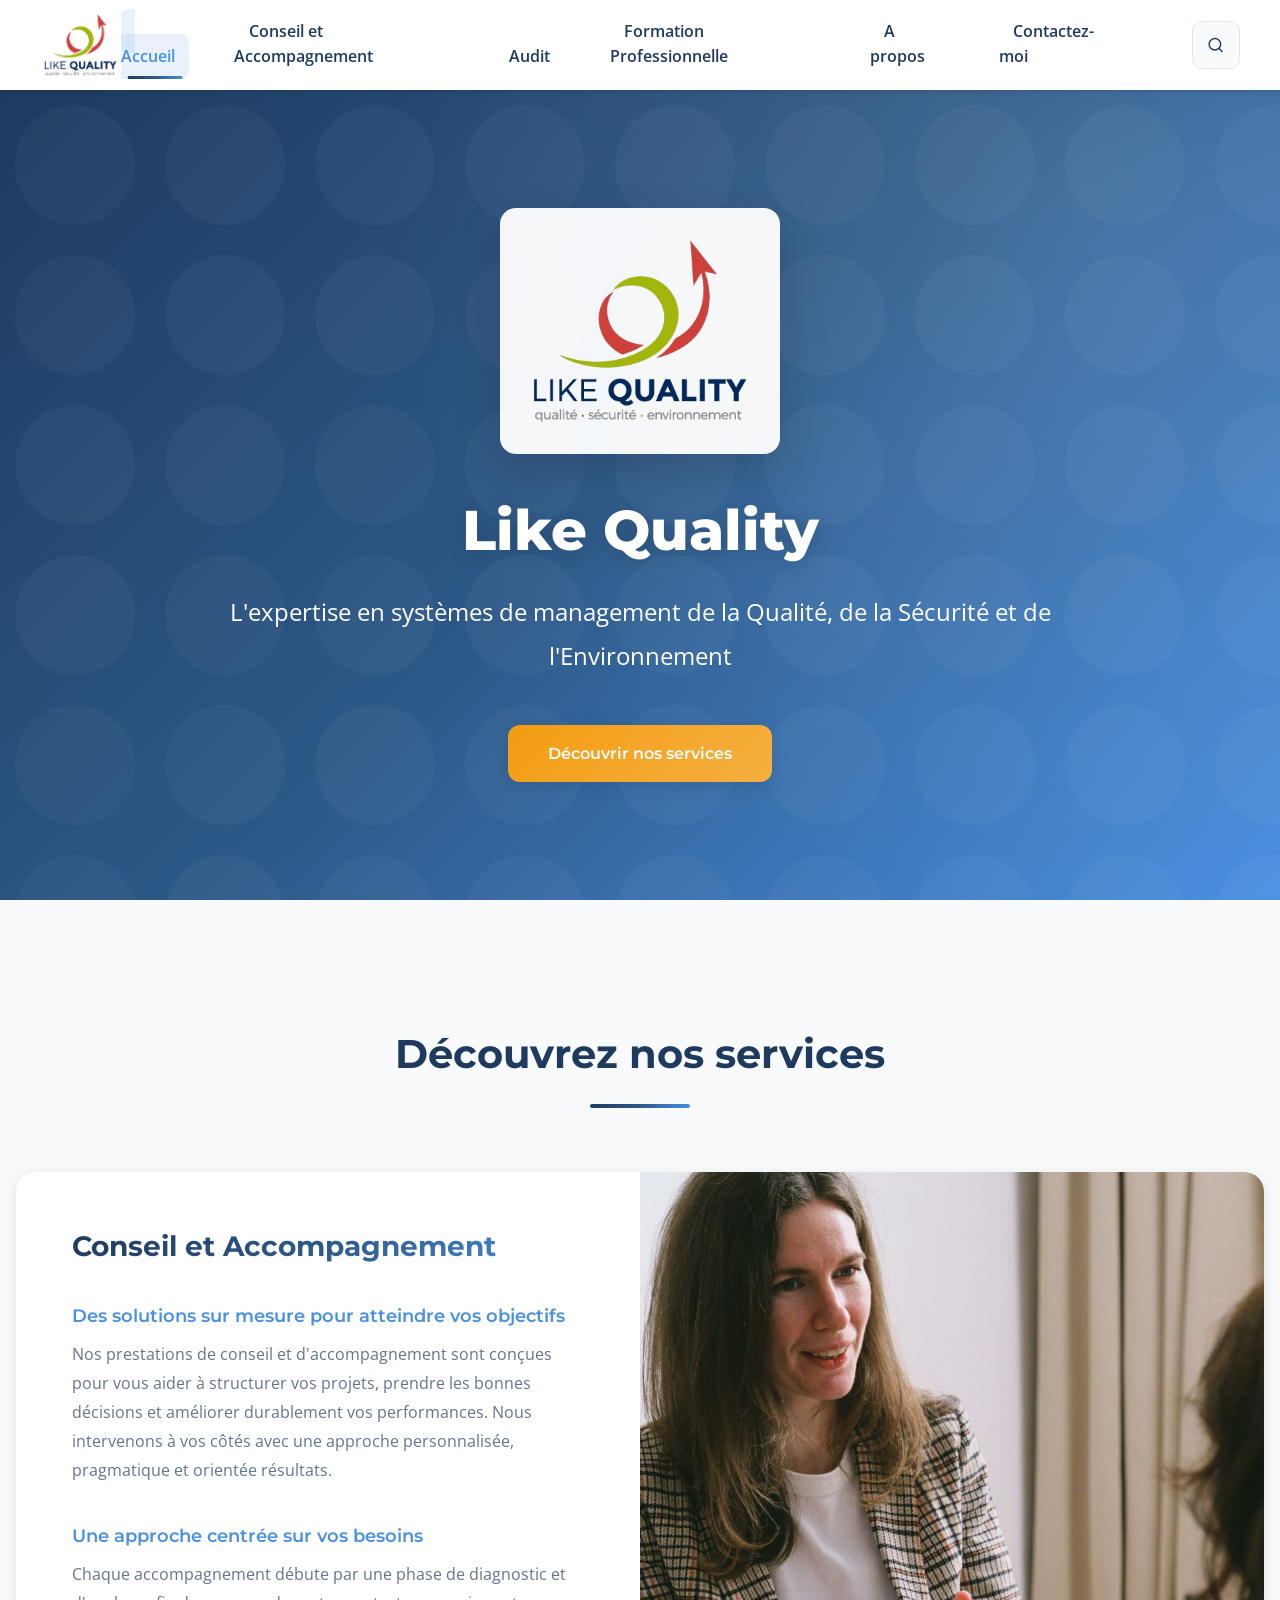
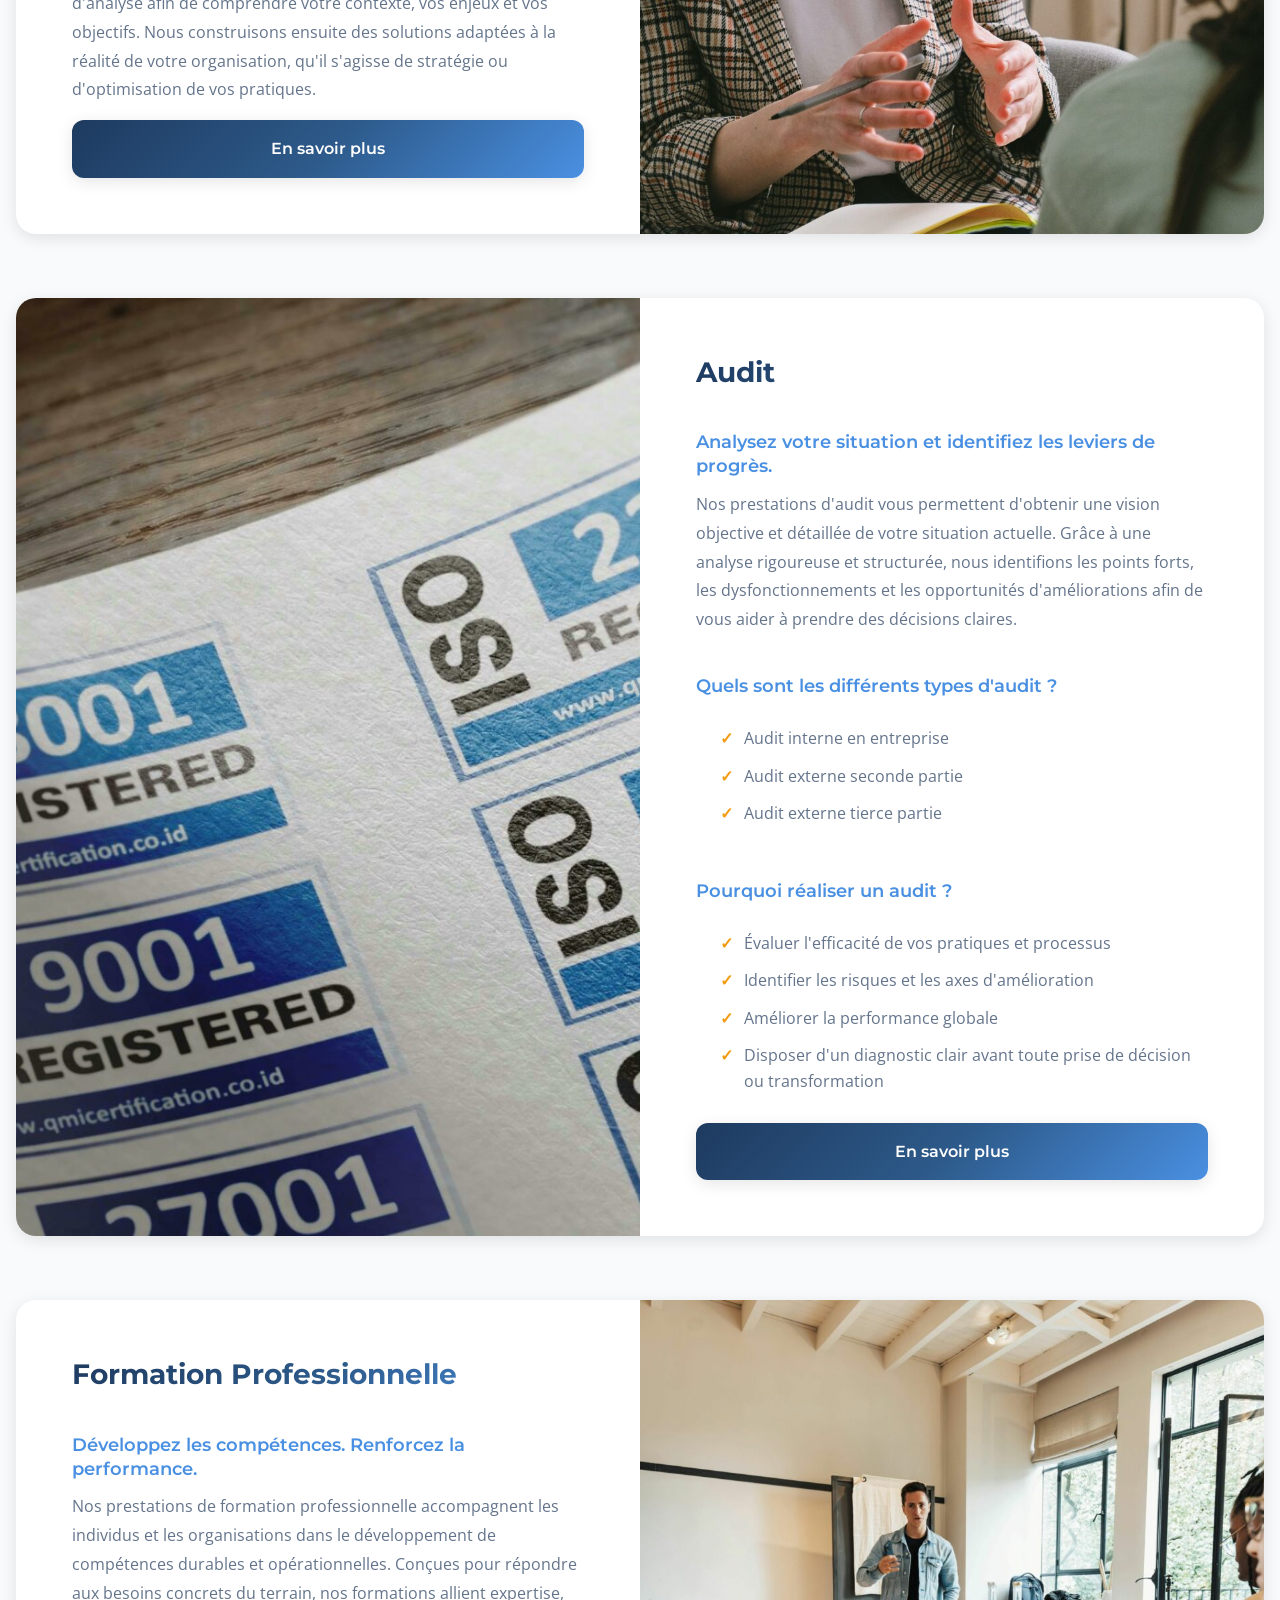
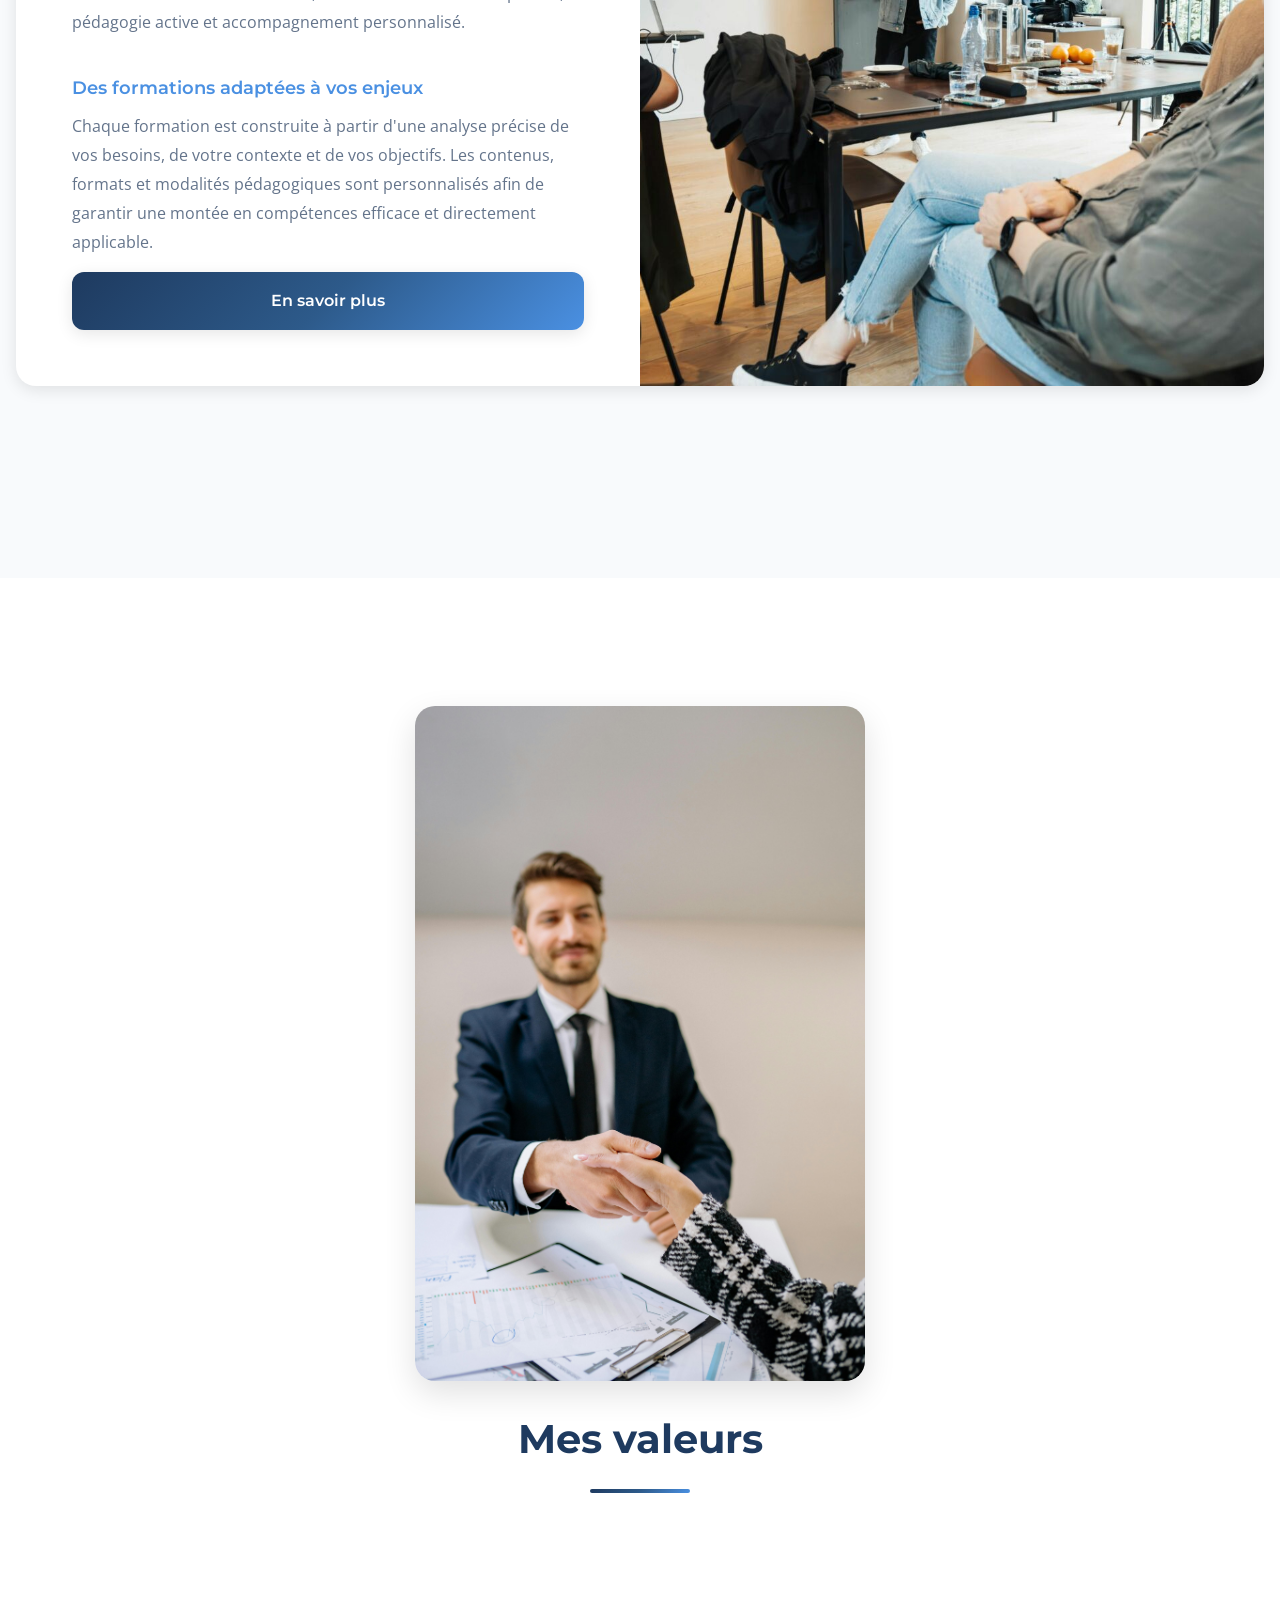
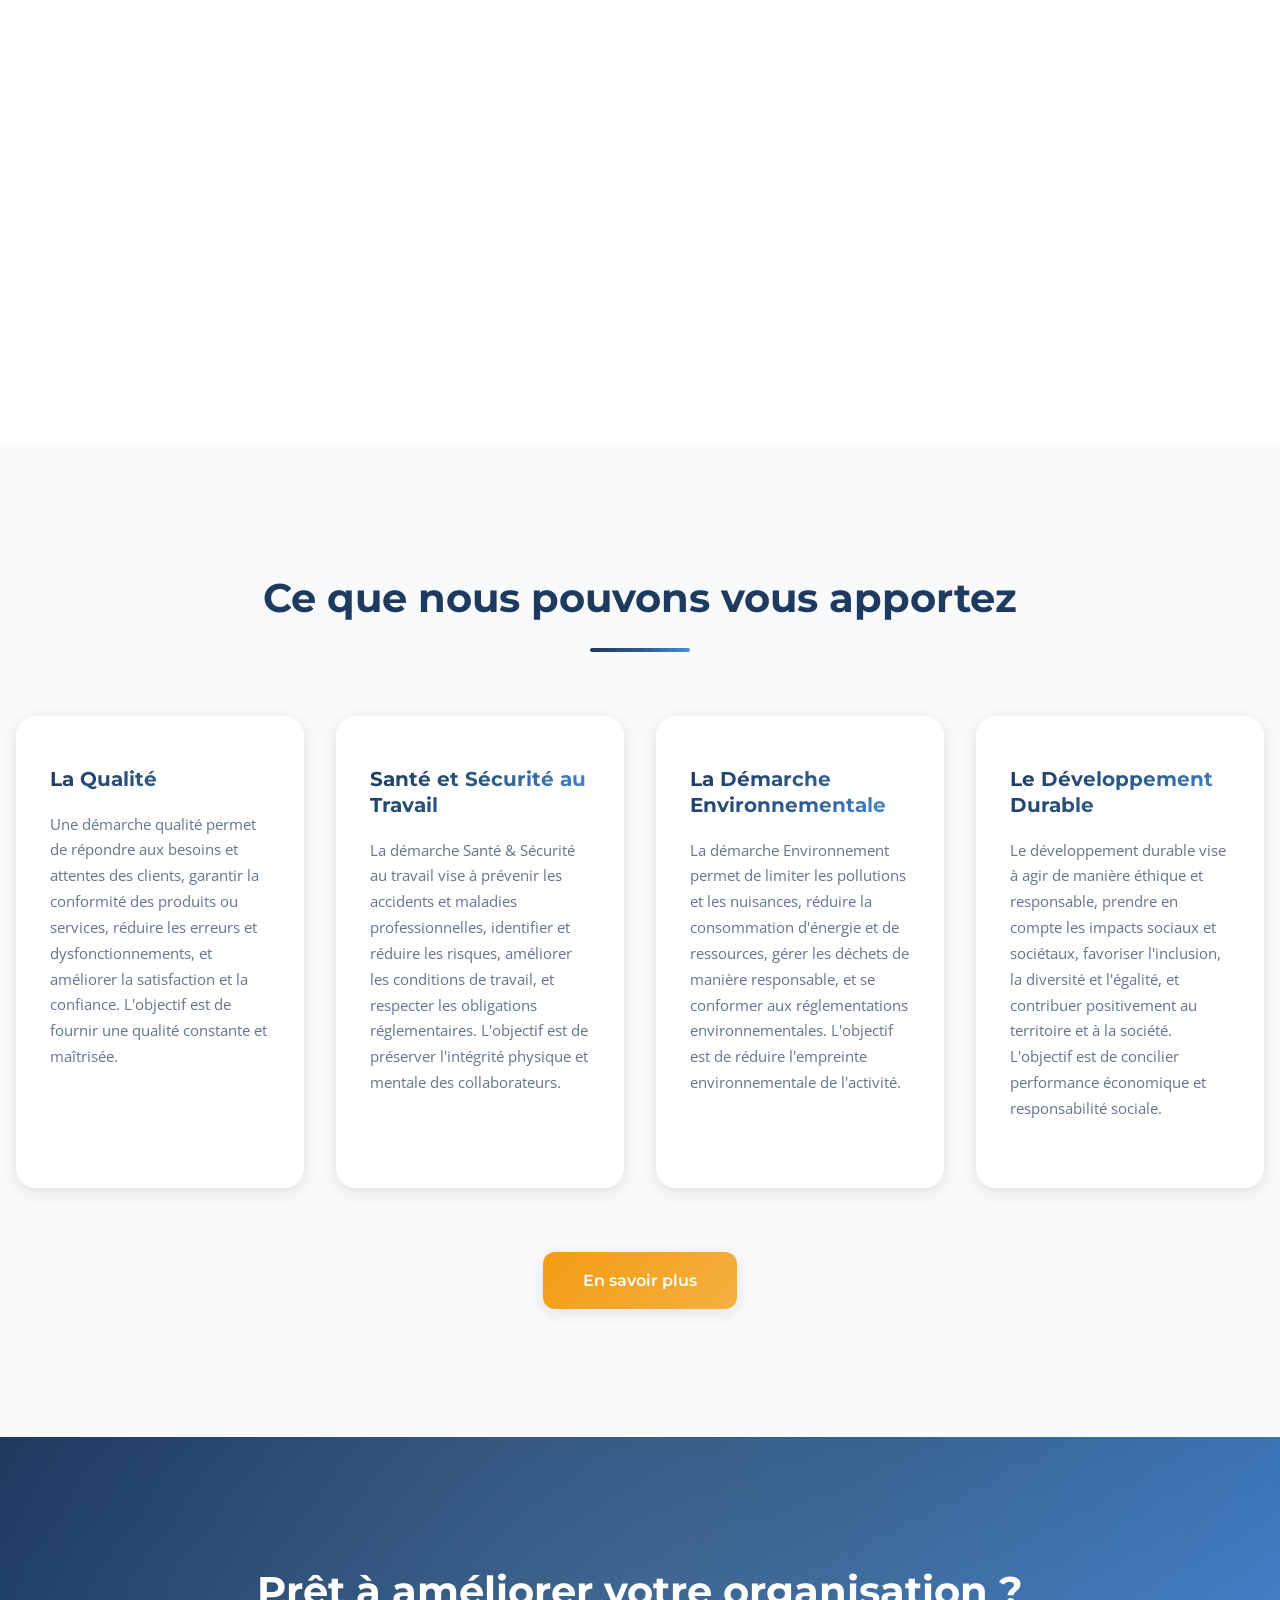
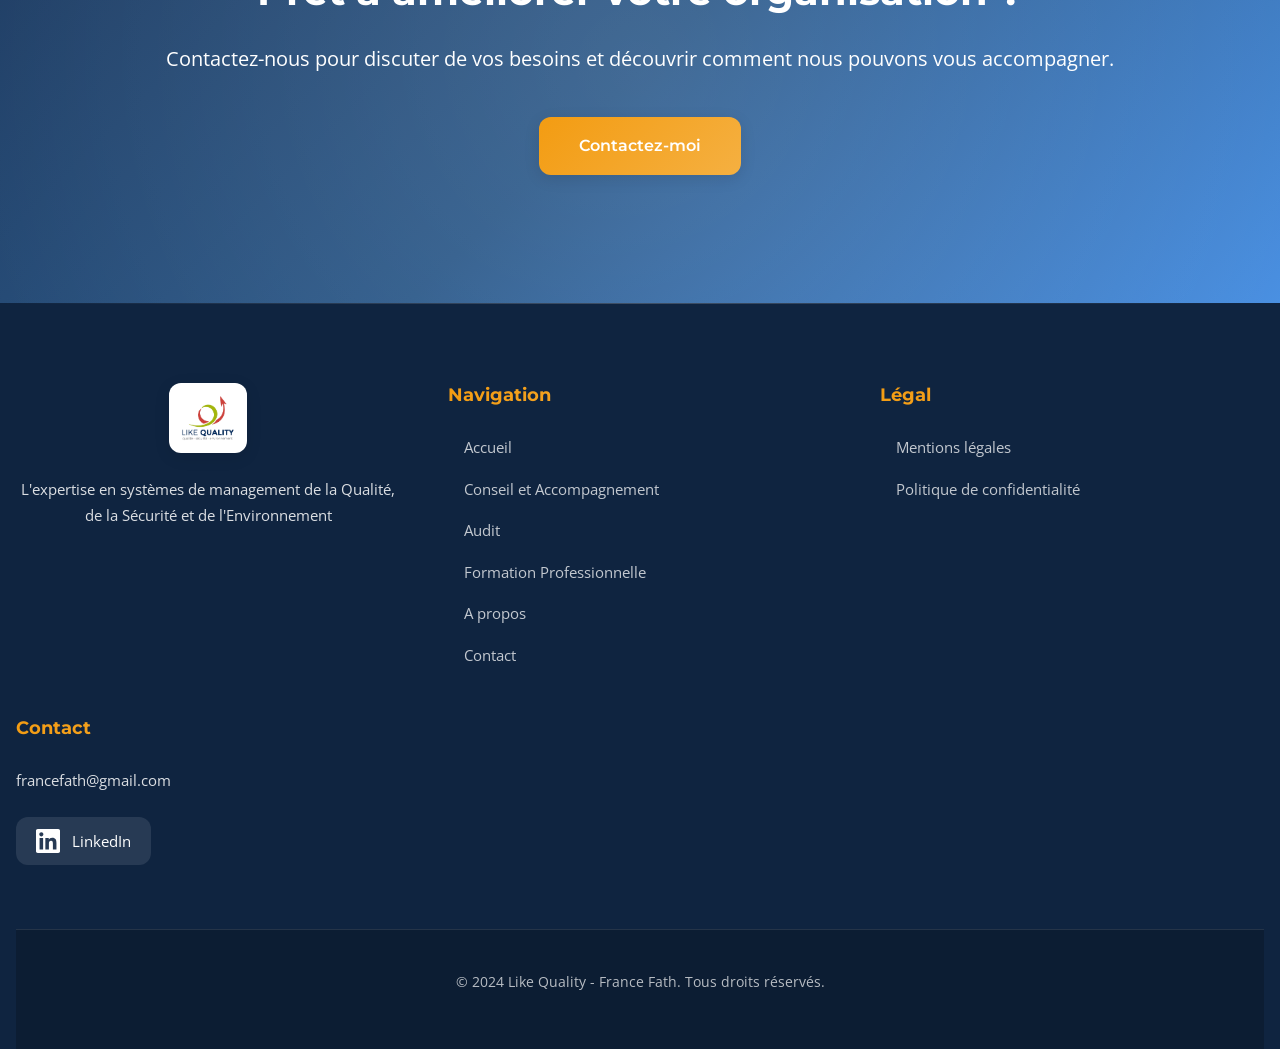
==== index.html @ ed404bc5 "Ajout d'une animation passive de fond de page" ====
<!DOCTYPE html>
<html lang="fr">
<head>
    <meta charset="UTF-8">
    <meta name="viewport" content="width=device-width, initial-scale=1.0">
    <link rel="canonical" href="https://francefath.com/">
    <meta name="description" content="Like Quality - L'expertise en systèmes de management de la Qualité, de la Sécurité et de l'Environnement. Conseil, audit et formation professionnelle.">
    <meta name="keywords" content="Qualité, Sécurité, Environnement, QSE, Conseil, Audit, Formation, Management, France Fath">
    <meta name="author" content="France Fath - Like Quality">
    <meta name="robots" content="index, follow">
    <meta property="og:title" content="Like Quality - Expertise QSE">
    <meta property="og:description" content="L'expertise en systèmes de management de la Qualité, de la Sécurité et de l'Environnement">
    <meta property="og:type" content="website">
    <meta property="og:url" content="https://francefath.com">
    <meta property="og:image" content="https://francefath.com/images/logo_like_quality.jpg">
    <meta property="og:locale" content="fr_FR">
    <meta name="twitter:card" content="summary_large_image">
    <meta name="twitter:title" content="Like Quality - Expertise QSE">
    <meta name="twitter:description" content="L'expertise en systèmes de management de la Qualité, de la Sécurité et de l'Environnement">
    <meta name="twitter:image" content="https://francefath.com/images/logo_like_quality.jpg">
    <meta name="twitter:image:alt" content="Logo Like Quality - Expertise QSE">
    <title>Like Quality - Expertise en Qualité, Sécurité, Environnement</title>
    <link rel="stylesheet" href="css/styles.css">
    <link rel="preconnect" href="https://fonts.googleapis.com">
    <link rel="preconnect" href="https://fonts.gstatic.com" crossorigin>
    <link href="https://fonts.googleapis.com/css2?family=Montserrat:wght@300;400;500;600;700;800&family=Open+Sans:wght@300;400;500;600;700&display=swap" rel="stylesheet">
    <script type="application/ld+json">
    {
        "@context": "https://schema.org",
        "@graph": [
            {
                "@type": "Organization",
                "name": "Like Quality",
                "url": "https://francefath.com",
                "logo": "https://francefath.com/images/logo_like_quality.jpg",
                "description": "L'expertise en systèmes de management de la Qualité, de la Sécurité et de l'Environnement. Conseil, audit et formation professionnelle.",
                "founder": {
                    "@type": "Person",
                    "name": "France Fath"
                }
            },
            {
                "@type": "WebPage",
                "@id": "https://francefath.com/",
                "url": "https://francefath.com/",
                "name": "Like Quality - Expertise QSE",
                "description": "L'expertise en systèmes de management de la Qualité, de la Sécurité et de l'Environnement. Conseil, audit et formation professionnelle.",
                "isPartOf": {
                    "@id": "https://francefath.com/"
                },
                "primaryImageOfPage": {
                    "@id": "https://francefath.com/images/logo_like_quality.jpg"
                },
                "inLanguage": "fr-FR"
            },
            {
                "@type": "WebSite",
                "name": "Like Quality",
                "url": "https://francefath.com",
                "description": "L'expertise en systèmes de management de la Qualité, de la Sécurité et de l'Environnement"
            }
        ]
    }
    </script>
</head>
<body>
    <!-- Animation de fond subtile -->
    <div class="bg-animation" aria-hidden="true">
        <div class="bg-particle"></div>
        <div class="bg-particle"></div>
        <div class="bg-particle"></div>
        <div class="bg-particle"></div>
        <div class="bg-particle"></div>
        <div class="bg-particle"></div>
        <div class="bg-particle"></div>
        <div class="bg-particle"></div>
    </div>
    <a href="#main-content" class="skip-to-content">Aller au contenu principal</a>
    <!-- Header -->
    <header class="header">
        <nav class="nav container">
            <a href="index.html" class="logo">
                <img src="images/logo_like_quality.jpg" alt="Like Quality Logo">
            </a>
            <button class="mobile-menu-btn" aria-label="Menu">
                <span></span>
                <span></span>
                <span></span>
            </button>
            <ul class="nav-menu">
                <li><a href="index.html" class="nav-link active" aria-current="page">Accueil</a></li>
                <li><a href="conseil-accompagnement.html" class="nav-link">Conseil et Accompagnement</a></li>
                <li><a href="audit.html" class="nav-link">Audit</a></li>
                <li><a href="formation-professionnelle.html" class="nav-link">Formation Professionnelle</a></li>
                <li><a href="a-propos.html" class="nav-link">A propos</a></li>
                <li><a href="contact.html" class="nav-link">Contactez-moi</a></li>
                <li>
                    <button class="search-btn" aria-label="Rechercher">
                        <svg xmlns="http://www.w3.org/2000/svg" width="20" height="20" viewBox="0 0 24 24" fill="none" stroke="currentColor" stroke-width="2" stroke-linecap="round" stroke-linejoin="round">
                            <circle cx="11" cy="11" r="8"></circle>
                            <path d="m21 21-4.35-4.35"></path>
                        </svg>
                    </button>
                </li>
            </ul>
        </nav>
        <div class="search-modal">
            <div class="search-modal-content">
                <input type="text" placeholder="Rechercher..." class="search-input">
                <button class="search-close" aria-label="Fermer">
                    <svg xmlns="http://www.w3.org/2000/svg" width="24" height="24" viewBox="0 0 24 24" fill="none" stroke="currentColor" stroke-width="2" stroke-linecap="round" stroke-linejoin="round">
                        <path d="M18 6 6 18"></path>
                        <path d="m6 6 12 12"></path>
                    </svg>
                </button>
            </div>
        </div>
    </header>

    <main id="main-content">
        <!-- Hero Section -->
        <section class="hero">
            <div class="hero-content container">
                <img src="images/logo_like_quality.jpg" alt="Like Quality Logo" class="hero-logo fade-in" fetchpriority="high">
                <h1 class="hero-title fade-in">Like Quality</h1>
                <p class="hero-slogan fade-in">L'expertise en systèmes de management de la Qualité, de la Sécurité et de l'Environnement</p>
                <a href="#services" class="btn btn-primary fade-in">Découvrir nos services</a>
            </div>
        </section>

        <!-- Services Section -->
        <section id="services" class="services">
            <div class="container">
                <h2 class="section-title fade-in">Découvrez nos services</h2>
                
                <!-- Service 1: Conseil et Accompagnement -->
                <article class="service-card fade-in">
                    <div class="service-image">
                        <img src="images/conseil_accompagnement.jpg" alt="Conseil et Accompagnement" loading="lazy">
                    </div>
                    <div class="service-content">
                        <h3>Conseil et Accompagnement</h3>
                        <h4 class="service-subtitle">Des solutions sur mesure pour atteindre vos objectifs</h4>
                        <p class="service-text">Nos prestations de conseil et d'accompagnement sont conçues pour vous aider à structurer vos projets, prendre les bonnes décisions et améliorer durablement vos performances. Nous intervenons à vos côtés avec une approche personnalisée, pragmatique et orientée résultats.</p>
                        <h4 class="service-subtitle">Une approche centrée sur vos besoins</h4>
                        <p class="service-text">Chaque accompagnement débute par une phase de diagnostic et d'analyse afin de comprendre votre contexte, vos enjeux et vos objectifs. Nous construisons ensuite des solutions adaptées à la réalité de votre organisation, qu'il s'agisse de stratégie ou d'optimisation de vos pratiques.</p>
                        <a href="conseil-accompagnement.html" class="btn btn-secondary">En savoir plus</a>
                    </div>
                </article>

                <!-- Service 2: Audit -->
                <article class="service-card fade-in">
                    <div class="service-image">
                        <img src="images/audit.jpg" alt="Audit" loading="lazy">
                    </div>
                    <div class="service-content">
                        <h3>Audit</h3>
                        <h4 class="service-subtitle">Analysez votre situation et identifiez les leviers de progrès.</h4>
                        <p class="service-text">Nos prestations d'audit vous permettent d'obtenir une vision objective et détaillée de votre situation actuelle. Grâce à une analyse rigoureuse et structurée, nous identifions les points forts, les dysfonctionnements et les opportunités d'améliorations afin de vous aider à prendre des décisions claires.</p>
                        <h4 class="service-subtitle">Quels sont les différents types d'audit ?</h4>
                        <ul class="service-list">
                            <li>Audit interne en entreprise</li>
                            <li>Audit externe seconde partie</li>
                            <li>Audit externe tierce partie</li>
                        </ul>
                        <h4 class="service-subtitle">Pourquoi réaliser un audit ?</h4>
                        <ul class="service-list">
                            <li>Évaluer l'efficacité de vos pratiques et processus</li>
                            <li>Identifier les risques et les axes d'amélioration</li>
                            <li>Améliorer la performance globale</li>
                            <li>Disposer d'un diagnostic clair avant toute prise de décision ou transformation</li>
                        </ul>
                        <a href="audit.html" class="btn btn-secondary">En savoir plus</a>
                    </div>
                </article>

                <!-- Service 3: Formation Professionnelle -->
                <article class="service-card fade-in">
                    <div class="service-image">
                        <img src="images/formation_professionnelle.jpg" alt="Formation Professionnelle" loading="lazy">
                    </div>
                    <div class="service-content">
                        <h3>Formation Professionnelle</h3>
                        <h4 class="service-subtitle">Développez les compétences. Renforcez la performance.</h4>
                        <p class="service-text">Nos prestations de formation professionnelle accompagnent les individus et les organisations dans le développement de compétences durables et opérationnelles. Conçues pour répondre aux besoins concrets du terrain, nos formations allient expertise, pédagogie active et accompagnement personnalisé.</p>
                        <h4 class="service-subtitle">Des formations adaptées à vos enjeux</h4>
                        <p class="service-text">Chaque formation est construite à partir d'une analyse précise de vos besoins, de votre contexte et de vos objectifs. Les contenus, formats et modalités pédagogiques sont personnalisés afin de garantir une montée en compétences efficace et directement applicable.</p>
                        <a href="formation-professionnelle.html" class="btn btn-secondary">En savoir plus</a>
                    </div>
                </article>
            </div>
        </section>

        <!-- Values Section -->
        <section class="values">
            <div class="container">
                <div class="values-intro fade-in">
                    <img src="images/valeurs.jpg" alt="Nos valeurs" class="values-image" loading="lazy">
                    <h2 class="section-title">Mes valeurs</h2>
                </div>
                <div class="values-grid">
                    <div class="value-card fade-in">
                        <h3>L'ETHIQUE et LA CONFIANCE</h3>
                        <p>Trouver les solutions les plus adaptées en respectant la déontologie et la vertu, c'est la garantie d'une relation saine avec le client.</p>
                    </div>
                    <div class="value-card fade-in">
                        <h3>L'OUVERTURE D'ESPRIT</h3>
                        <p>Être d'accord avec les propositions d'autrui est une qualité fondamentale. Et en être capable surtout ! Être plus efficace en apprenant les uns des autres.</p>
                    </div>
                    <div class="value-card fade-in">
                        <h3>LA CREATIVITE</h3>
                        <p>Sortir des sentiers battus ! Cela va de pair avec l'ouverture d'esprit et c'est ce qui fait la force d'une collaboration.</p>
                    </div>
                    <div class="value-card fade-in">
                        <h3>LA FLEXIBILITE</h3>
                        <p>S'adapter aux fluctuations et changements internes chez le client ! Voilà ici une valeur essentielle afin de collaborer en toute sérénité.</p>
                    </div>
                </div>
            </div>
        </section>

        <!-- QSE Section -->
        <section class="qse">
            <div class="container">
                <h2 class="section-title fade-in">Ce que nous pouvons vous apportez</h2>
                <div class="qse-grid">
                    <div class="qse-card fade-in">
                        <h3>La Qualité</h3>
                        <p>Une démarche qualité permet de répondre aux besoins et attentes des clients, garantir la conformité des produits ou services, réduire les erreurs et dysfonctionnements, et améliorer la satisfaction et la confiance. L'objectif est de fournir une qualité constante et maîtrisée.</p>
                    </div>
                    <div class="qse-card fade-in">
                        <h3>Santé et Sécurité au Travail</h3>
                        <p>La démarche Santé & Sécurité au travail vise à prévenir les accidents et maladies professionnelles, identifier et réduire les risques, améliorer les conditions de travail, et respecter les obligations réglementaires. L'objectif est de préserver l'intégrité physique et mentale des collaborateurs.</p>
                    </div>
                    <div class="qse-card fade-in">
                        <h3>La Démarche Environnementale</h3>
                        <p>La démarche Environnement permet de limiter les pollutions et les nuisances, réduire la consommation d'énergie et de ressources, gérer les déchets de manière responsable, et se conformer aux réglementations environnementales. L'objectif est de réduire l'empreinte environnementale de l'activité.</p>
                    </div>
                    <div class="qse-card fade-in">
                        <h3>Le Développement Durable</h3>
                        <p>Le développement durable vise à agir de manière éthique et responsable, prendre en compte les impacts sociaux et sociétaux, favoriser l'inclusion, la diversité et l'égalité, et contribuer positivement au territoire et à la société. L'objectif est de concilier performance économique et responsabilité sociale.</p>
                    </div>
                </div>
                <div class="qse-cta fade-in">
                    <a href="a-propos.html" class="btn btn-primary">En savoir plus</a>
                </div>
            </div>
        </section>

        <!-- CTA Section -->
        <section class="cta-section">
            <div class="container">
                <h2 class="fade-in">Prêt à améliorer votre organisation ?</h2>
                <p class="fade-in">Contactez-nous pour discuter de vos besoins et découvrir comment nous pouvons vous accompagner.</p>
                <a href="contact.html" class="btn btn-primary fade-in">Contactez-moi</a>
            </div>
        </section>
    </main>

    <!-- Footer -->
    <footer class="footer">
        <div class="container">
            <div class="footer-content">
                <div class="footer-brand">
                    <img src="images/logo_like_quality.jpg" alt="Like Quality Logo" class="footer-logo" loading="lazy">
                    <p>L'expertise en systèmes de management de la Qualité, de la Sécurité et de l'Environnement</p>
                </div>
                <div class="footer-links">
                    <h3>Navigation</h3>
                    <ul>
                        <li><a href="index.html">Accueil</a></li>
                        <li><a href="conseil-accompagnement.html">Conseil et Accompagnement</a></li>
                        <li><a href="audit.html">Audit</a></li>
                        <li><a href="formation-professionnelle.html">Formation Professionnelle</a></li>
                        <li><a href="a-propos.html">A propos</a></li>
                        <li><a href="contact.html">Contact</a></li>
                    </ul>
                </div>
                <div class="footer-legal">
                    <h3>Légal</h3>
                    <ul>
                        <li><a href="mentions-legales.html">Mentions légales</a></li>
                        <li><a href="politique-confidentialite.html">Politique de confidentialité</a></li>
                    </ul>
                </div>
                <div class="footer-contact">
                    <h3>Contact</h3>
                    <p>francefath@gmail.com</p>
                    <a href="https://www.linkedin.com/in/france-fath-42687960/" target="_blank" rel="noopener noreferrer" class="social-link">
                        <svg xmlns="http://www.w3.org/2000/svg" width="24" height="24" viewBox="0 0 24 24" fill="currentColor">
                            <path d="M20.447 20.452h-3.554v-5.569c0-1.328-.027-3.037-1.852-3.037-1.853 0-2.136 1.445-2.136 2.939v5.667H9.351V9h3.414v1.561h.046c.477-.9 1.637-1.85 3.37-1.85 3.601 0 4.267 2.37 4.267 5.455v6.286zM5.337 7.433c-1.144 0-2.063-.926-2.063-2.065 0-1.138.92-2.063 2.063-2.063 1.14 0 2.064.925 2.064 2.063 0 1.139-.925 2.065-2.064 2.065zm1.782 13.019H3.555V9h3.564v11.452zM22.225 0H1.771C.792 0 0 .774 0 1.729v20.542C0 23.227.792 24 1.771 24h20.451C23.2 24 24 23.227 24 22.271V1.729C24 .774 23.2 0 22.222 0h.003z"/>
                        </svg>
                        LinkedIn
                    </a>
                </div>
            </div>
            <div class="footer-bottom">
                <p>&copy; 2024 Like Quality - France Fath. Tous droits réservés.</p>
            </div>
        </div>
    </footer>

    <script src="js/main.js"></script>
</body>
</html>
---- css/styles.css ----
/* ============================================
   LIKE QUALITY - STYLES PRINCIPAUX
   ============================================ */

/* Variables CSS */
:root {
    --primary-color: #1e3a5f;
    --primary-dark: #0f2440;
    --primary-light: #2d5a8a;
    --secondary-color: #4a90e2;
    --secondary-light: #6ba3e8;
    --accent-color: #f39c12;
    --accent-light: #f5b041;
    --text-color: #2c3e50;
    --text-light: #64748b;
    --text-white: #fff;
    --bg-light: #f8fafc;
    --bg-white: #ffffff;
    --border-color: #e2e8f0;
    --shadow-sm: 0 1px 3px rgba(0, 0, 0, 0.08);
    --shadow-md: 0 4px 16px rgba(0, 0, 0, 0.1);
    --shadow-lg: 0 12px 32px rgba(0, 0, 0, 0.12);
    --shadow-xl: 0 20px 48px rgba(0, 0, 0, 0.15);
    --transition: all 0.4s cubic-bezier(0.4, 0, 0.2, 1);
    --transition-fast: all 0.2s cubic-bezier(0.4, 0, 0.2, 1);
    --container-width: 1600px;
    --header-height: 90px;
    --gradient-primary: linear-gradient(135deg, #1e3a5f 0%, #2d5a8a 50%, #4a90e2 100%);
    --gradient-accent: linear-gradient(135deg, #f39c12 0%, #f5b041 100%);
    --gradient-glass: linear-gradient(135deg, rgba(255, 255, 255, 0.9) 0%, rgba(255, 255, 255, 0.7) 100%);
}

/* ============================================
   ANIMATION DE FOND SUBTILE
   ============================================ */
.bg-animation {
    position: fixed;
    top: 0;
    left: 0;
    width: 100%;
    height: 100%;
    pointer-events: none;
    z-index: -1;
    overflow: hidden;
}

.bg-particle {
    position: absolute;
    border-radius: 50%;
    background: radial-gradient(circle, rgba(74, 144, 226, 0.08) 0%, transparent 70%);
    animation: float-particle 25s ease-in-out infinite;
    opacity: 0.6;
}

.bg-particle:nth-child(1) {
    width: 400px;
    height: 400px;
    top: 10%;
    left: -10%;
    animation-delay: 0s;
    animation-duration: 30s;
}

.bg-particle:nth-child(2) {
    width: 300px;
    height: 300px;
    top: 60%;
    right: -5%;
    animation-delay: -5s;
    animation-duration: 35s;
    background: radial-gradient(circle, rgba(30, 58, 95, 0.06) 0%, transparent 70%);
}

.bg-particle:nth-child(3) {
    width: 250px;
    height: 250px;
    top: 30%;
    right: 20%;
    animation-delay: -10s;
    animation-duration: 28s;
    background: radial-gradient(circle, rgba(243, 156, 18, 0.04) 0%, transparent 70%);
}

.bg-particle:nth-child(4) {
    width: 350px;
    height: 350px;
    bottom: 20%;
    left: 10%;
    animation-delay: -15s;
    animation-duration: 32s;
    background: radial-gradient(circle, rgba(45, 90, 138, 0.05) 0%, transparent 70%);
}

.bg-particle:nth-child(5) {
    width: 200px;
    height: 200px;
    top: 80%;
    left: 50%;
    animation-delay: -8s;
    animation-duration: 26s;
}

.bg-particle:nth-child(6) {
    width: 280px;
    height: 280px;
    top: 5%;
    right: 30%;
    animation-delay: -20s;
    animation-duration: 40s;
    background: radial-gradient(circle, rgba(74, 144, 226, 0.05) 0%, transparent 70%);
}

.bg-particle:nth-child(7) {
    width: 180px;
    height: 180px;
    bottom: 40%;
    right: 10%;
    animation-delay: -12s;
    animation-duration: 22s;
    background: radial-gradient(circle, rgba(30, 58, 95, 0.04) 0%, transparent 70%);
}

.bg-particle:nth-child(8) {
    width: 320px;
    height: 320px;
    top: 45%;
    left: -5%;
    animation-delay: -25s;
    animation-duration: 38s;
    background: radial-gradient(circle, rgba(243, 156, 18, 0.03) 0%, transparent 70%);
}

@keyframes float-particle {
    0%, 100% {
        transform: translate(0, 0) scale(1);
        opacity: 0.4;
    }
    25% {
        transform: translate(30px, -30px) scale(1.05);
        opacity: 0.6;
    }
    50% {
        transform: translate(-20px, 20px) scale(0.95);
        opacity: 0.5;
    }
    75% {
        transform: translate(20px, 10px) scale(1.02);
        opacity: 0.55;
    }
}

/* Animation réduite pour les utilisateurs sensibles aux mouvements */
@media (prefers-reduced-motion: reduce) {
    .bg-particle {
        animation: none;
        opacity: 0.3;
    }
}

/* Reset et Base */
* {
    margin: 0;
    padding: 0;
    box-sizing: border-box;
}

html {
    scroll-behavior: smooth;
    font-size: 16px;
}

body {
    font-family: 'Open Sans', Arial, sans-serif;
    line-height: 1.6;
    color: var(--text-color);
    background-color: var(--bg-white);
    overflow-x: hidden;
    transition: opacity 0.3s ease;
}

h1, h2, h3, h4, h5, h6 {
    font-family: 'Montserrat', Arial, sans-serif;
    font-weight: 700;
    line-height: 1.3;
    margin-bottom: 1rem;
    color: var(--primary-color);
}

h1 { font-size: clamp(2rem, 5vw, 3.5rem); }
h2 { font-size: clamp(1.75rem, 4vw, 2.5rem); }
h3 { font-size: clamp(1.25rem, 3vw, 1.75rem); }
h4 { font-size: clamp(1rem, 2.5vw, 1.5rem); }

p {
    margin-bottom: 1rem;
}

a {
    color: var(--secondary-color);
    text-decoration: none;
    transition: var(--transition);
}

a:hover {
    color: var(--primary-light);
}

img {
    max-width: 100%;
    height: auto;
    display: block;
}

ul {
    list-style: none;
}

/* Container */
.container {
    max-width: var(--container-width);
    margin: 0 auto;
    padding: 0 1rem;
}

/* ============================================
   HEADER
   ============================================ */
.header {
    position: fixed;
    top: 0;
    left: 0;
    right: 0;
    background: var(--gradient-glass);
    backdrop-filter: blur(20px);
    -webkit-backdrop-filter: blur(20px);
    box-shadow: var(--shadow-md);
    z-index: 1000;
    height: var(--header-height);
    border-bottom: 1px solid rgba(255, 255, 255, 0.3);
}

.nav {
    display: flex;
    align-items: center;
    justify-content: space-between;
    height: 100%;
    padding: 0 3rem;
}

.logo img {
    height: 75px;
    width: auto;
    transition: var(--transition);
}

.logo:hover img {
    transform: scale(1.05);
}

.nav-menu {
    display: flex;
    align-items: center;
    gap: 3rem;
}

.nav-link {
    color: var(--primary-color);
    font-weight: 600;
    font-size: 1.05rem;
    position: relative;
    padding: 0.75rem 1rem;
    transition: var(--transition-fast);
    border-radius: 8px;
}

.nav-link::before {
    content: '';
    position: absolute;
    bottom: 0;
    left: 50%;
    width: 0;
    height: 3px;
    background: var(--gradient-primary);
    transition: var(--transition);
    transform: translateX(-50%);
    border-radius: 2px;
}

.nav-link:hover::before,
.nav-link.active::before {
    width: 80%;
}

.nav-link:hover {
    color: var(--secondary-color);
    background: rgba(74, 144, 226, 0.08);
}

.nav-link.active {
    color: var(--secondary-color);
    background: rgba(74, 144, 226, 0.12);
}

.search-btn {
    background: var(--bg-light);
    border: 1px solid var(--border-color);
    cursor: pointer;
    color: var(--primary-color);
    padding: 0.9rem;
    border-radius: 10px;
    transition: var(--transition-fast);
    margin-left: 1.5rem;
    display: flex;
    align-items: center;
    justify-content: center;
    height: 48px;
    width: 48px;
}

.search-btn:hover {
    background: var(--secondary-color);
    color: var(--text-white);
    border-color: var(--secondary-color);
    transform: translateY(-2px);
    box-shadow: var(--shadow-md);
}

.mobile-menu-btn {
    display: none;
    flex-direction: column;
    gap: 6px;
    background: var(--bg-light);
    border: 1px solid var(--border-color);
    cursor: pointer;
    padding: 0.9rem;
    border-radius: 10px;
    transition: var(--transition-fast);
    align-items: center;
    justify-content: center;
    height: 48px;
    width: 48px;
}

.mobile-menu-btn:hover {
    background: var(--secondary-color);
    border-color: var(--secondary-color);
}

.mobile-menu-btn:hover span {
    background: var(--text-white);
}

.mobile-menu-btn span {
    width: 28px;
    height: 3px;
    background: var(--primary-color);
    transition: var(--transition);
    border-radius: 2px;
}

/* Search Modal */
.search-modal {
    position: fixed;
    top: 0;
    left: 0;
    right: 0;
    bottom: 0;
    background: rgba(0, 0, 0, 0.8);
    display: flex;
    align-items: center;
    justify-content: center;
    z-index: 2000;
    opacity: 0;
    visibility: hidden;
    transition: var(--transition);
}

.search-modal.active {
    opacity: 1;
    visibility: visible;
}

.search-modal-content {
    background: var(--bg-white);
    padding: 2rem;
    border-radius: 8px;
    display: flex;
    align-items: center;
    gap: 1rem;
    width: 90%;
    max-width: 600px;
}

.search-input {
    flex: 1;
    padding: 1rem;
    border: 2px solid var(--border-color);
    border-radius: 4px;
    font-size: 1rem;
    outline: none;
    transition: var(--transition);
}

.search-input:focus {
    border-color: var(--secondary-color);
}

.search-close {
    background: none;
    border: none;
    cursor: pointer;
    color: var(--text-light);
    padding: 0.5rem;
    transition: var(--transition);
}

.search-close:hover {
    color: var(--text-color);
}

/* ============================================
   HERO SECTION
   ============================================ */
.hero {
    position: relative;
    min-height: 90vh;
    display: flex;
    align-items: center;
    background: var(--gradient-primary);
    color: var(--text-white);
    margin-top: var(--header-height);
    overflow: hidden;
}

.hero::before {
    content: '';
    position: absolute;
    top: 0;
    left: 0;
    right: 0;
    bottom: 0;
    background: url('data:image/svg+xml,<svg xmlns="http://www.w3.org/2000/svg" viewBox="0 0 100 100"><circle cx="50" cy="50" r="40" fill="rgba(255,255,255,0.03)"/></svg>');
    background-size: 150px 150px;
    animation: float 30s ease-in-out infinite;
}

.hero::after {
    content: '';
    position: absolute;
    top: 0;
    left: 0;
    right: 0;
    bottom: 0;
    background: radial-gradient(circle at 85% 15%, rgba(255,255,255,0.1) 0%, transparent 55%);
    animation: pulse-hero 8s ease-in-out infinite;
    pointer-events: none;
}

.hero-content {
    text-align: center;
    max-width: 900px;
    margin: 0 auto;
    padding: 4rem 2rem;
    position: relative;
    z-index: 1;
}

.hero-logo {
    width: 280px;
    height: auto;
    margin: 0 auto 2.5rem;
    transition: var(--transition);
    border-radius: 16px;
    background: rgba(255, 255, 255, 0.95);
    padding: 20px;
    box-shadow: var(--shadow-xl);
    animation: fadeInUp 1s ease-out;
}

.hero-logo:hover {
    transform: scale(1.08) translateY(-10px);
    box-shadow: 0 30px 60px rgba(0, 0, 0, 0.3);
}

.hero-title {
    color: var(--text-white);
    margin-bottom: 1.5rem;
    font-weight: 800;
    text-shadow: 0 2px 20px rgba(0, 0, 0, 0.2);
    animation: fadeInUp 1s ease-out 0.2s both;
}

.hero-slogan {
    font-size: clamp(1.1rem, 2.5vw, 1.5rem);
    margin-bottom: 3rem;
    opacity: 0.95;
    line-height: 1.8;
    animation: fadeInUp 1s ease-out 0.4s both;
}

@keyframes float {
    0%, 100% { transform: translateY(0) rotate(0deg); }
    50% { transform: translateY(-30px) rotate(5deg); }
}

@keyframes pulse {
    0%, 100% { opacity: 0.5; transform: scale(1); }
    50% { opacity: 0.8; transform: scale(1.1); }
}

@keyframes pulse-hero {
    0%, 100% { opacity: 0.5; }
    50% { opacity: 0.8; }
}

@keyframes fadeInUp {
    from {
        opacity: 0;
        transform: translateY(40px);
    }
    to {
        opacity: 1;
        transform: translateY(0);
    }
}

/* ============================================
   BUTTONS
   ============================================ */
.btn {
    display: inline-flex;
    align-items: center;
    justify-content: center;
    padding: 1rem 2.5rem;
    font-family: 'Montserrat', Arial, sans-serif;
    font-weight: 600;
    font-size: 1rem;
    border: none;
    border-radius: 12px;
    cursor: pointer;
    transition: var(--transition);
    text-decoration: none;
    position: relative;
    overflow: hidden;
    box-shadow: var(--shadow-md);
}

.btn::before {
    content: '';
    position: absolute;
    top: 0;
    left: -100%;
    width: 100%;
    height: 100%;
    background: linear-gradient(90deg, transparent, rgba(255, 255, 255, 0.3), transparent);
    transition: var(--transition);
}

.btn:hover::before {
    left: 100%;
}

.btn-primary {
    background: var(--gradient-accent);
    color: var(--text-white);
}

.btn-primary:hover {
    transform: translateY(-3px);
    box-shadow: var(--shadow-lg);
}

.btn-secondary {
    background: var(--gradient-primary);
    color: var(--text-white);
}

.btn-secondary:hover {
    transform: translateY(-3px);
    box-shadow: var(--shadow-lg);
}

/* ============================================
   SERVICES SECTION
   ============================================ */
.services {
    padding: 8rem 0;
    background: var(--bg-light);
}

.section-title {
    text-align: center;
    margin-bottom: 4rem;
    position: relative;
    font-size: clamp(2rem, 4vw, 2.5rem);
}

.section-title::after {
    content: '';
    display: block;
    width: 100px;
    height: 4px;
    background: var(--gradient-primary);
    margin: 1.5rem auto 0;
    border-radius: 2px;
}

.service-card {
    background: var(--bg-white);
    border-radius: 20px;
    overflow: hidden;
    box-shadow: var(--shadow-md);
    margin-bottom: 4rem;
    display: grid;
    grid-template-columns: 1fr 1fr;
    gap: 0;
    transition: var(--transition);
    position: relative;
}

.service-card::before {
    content: '';
    position: absolute;
    top: 0;
    left: 0;
    right: 0;
    bottom: 0;
    background: var(--gradient-primary);
    opacity: 0;
    transition: var(--transition);
    z-index: 0;
}

.service-card:hover {
    box-shadow: var(--shadow-xl);
    transform: translateY(-10px);
}

.service-card:hover::before {
    opacity: 0.03;
}

.service-card:nth-child(even) {
    direction: rtl;
}

.service-card:nth-child(even) .service-content {
    direction: ltr;
}

.service-image {
    overflow: hidden;
    position: relative;
}

.service-image::after {
    content: '';
    position: absolute;
    top: 0;
    left: 0;
    right: 0;
    bottom: 0;
    background: linear-gradient(135deg, rgba(30, 58, 95, 0.2) 0%, rgba(74, 144, 226, 0.2) 100%);
    opacity: 0;
    transition: var(--transition);
}

.service-card:hover .service-image::after {
    opacity: 1;
}

.service-image img {
    width: 100%;
    height: 100%;
    object-fit: cover;
    transition: var(--transition);
}

.service-card:hover .service-image img {
    transform: scale(1.1);
}

.service-content {
    padding: 3.5rem;
    display: flex;
    flex-direction: column;
    justify-content: center;
    position: relative;
    z-index: 1;
}

.service-content h3 {
    font-size: 1.75rem;
    margin-bottom: 1rem;
    background: var(--gradient-primary);
    -webkit-background-clip: text;
    -webkit-text-fill-color: transparent;
    background-clip: text;
}

.service-subtitle {
    color: var(--secondary-color);
    font-size: 1.15rem;
    margin: 1.5rem 0 0.75rem;
    font-weight: 600;
}

.service-text {
    color: var(--text-light);
    margin-bottom: 1rem;
    line-height: 1.8;
}

.service-list {
    margin: 1rem 0;
    padding-left: 1.5rem;
}

.service-list li {
    position: relative;
    padding-left: 1.5rem;
    margin-bottom: 0.75rem;
    color: var(--text-light);
    line-height: 1.6;
}

.service-list li::before {
    content: '✓';
    position: absolute;
    left: 0;
    color: var(--accent-color);
    font-weight: bold;
    font-size: 1rem;
}

/* ============================================
   VALUES SECTION
   ============================================ */
.values {
    padding: 8rem 0;
    background: var(--bg-white);
}

.values-intro {
    text-align: center;
    margin-bottom: 5rem;
}

.values-image {
    width: 100%;
    max-width: 450px;
    height: auto;
    margin: 0 auto 2rem;
    border-radius: 20px;
    box-shadow: var(--shadow-lg);
    transition: var(--transition);
}

.values-image:hover {
    transform: scale(1.02);
    box-shadow: var(--shadow-xl);
}

.values-grid {
    display: grid;
    grid-template-columns: repeat(4, 1fr);
    gap: 2rem;
}

.value-card {
    background: var(--bg-light);
    padding: 3rem 2rem;
    border-radius: 20px;
    text-align: center;
    transition: var(--transition);
    border: 2px solid transparent;
    position: relative;
    overflow: hidden;
}

.value-card::before {
    content: '';
    position: absolute;
    top: 0;
    left: 0;
    right: 0;
    height: 4px;
    background: var(--gradient-accent);
    transform: scaleX(0);
    transition: var(--transition);
}

.value-card:hover {
    transform: translateY(-8px);
    box-shadow: var(--shadow-lg);
    background: var(--bg-white);
    border-color: var(--border-color);
}

.value-card:hover::before {
    transform: scaleX(1);
}

.value-card h3 {
    font-size: 1.15rem;
    margin-bottom: 1.25rem;
    color: var(--primary-color);
    font-weight: 700;
    line-height: 1.4;
}

.value-card p {
    color: var(--text-light);
    font-size: 0.95rem;
    line-height: 1.7;
}

/* ============================================
   QSE SECTION
   ============================================ */
.qse {
    padding: 8rem 0;
    background: var(--bg-light);
}

.qse-grid {
    display: grid;
    grid-template-columns: repeat(4, 1fr);
    gap: 2rem;
    margin-bottom: 4rem;
}

.qse-card {
    background: var(--bg-white);
    padding: 3rem 2rem;
    border-radius: 20px;
    box-shadow: var(--shadow-md);
    transition: var(--transition);
    position: relative;
    overflow: hidden;
    border: 2px solid transparent;
}

.qse-card::before {
    content: '';
    position: absolute;
    top: 0;
    left: 0;
    right: 0;
    height: 4px;
    background: var(--gradient-primary);
    transform: scaleX(0);
    transition: var(--transition);
}

.qse-card::after {
    content: '';
    position: absolute;
    bottom: -50%;
    right: -50%;
    width: 100%;
    height: 100%;
    background: radial-gradient(circle, rgba(74, 144, 226, 0.1) 0%, transparent 70%);
    opacity: 0;
    transition: var(--transition);
}

.qse-card:hover {
    transform: translateY(-8px);
    box-shadow: var(--shadow-lg);
    border-color: var(--border-color);
}

.qse-card:hover::before {
    transform: scaleX(1);
}

.qse-card:hover::after {
    opacity: 1;
}

.qse-card h3 {
    margin-bottom: 1.25rem;
    font-size: 1.25rem;
    background: var(--gradient-primary);
    -webkit-background-clip: text;
    -webkit-text-fill-color: transparent;
    background-clip: text;
    position: relative;
    z-index: 1;
}

.qse-card p {
    color: var(--text-light);
    font-size: 0.95rem;
    line-height: 1.7;
    position: relative;
    z-index: 1;
}

.qse-cta {
    text-align: center;
}

/* ============================================
   CTA SECTION
   ============================================ */
.cta-section {
    padding: 8rem 0;
    background: var(--gradient-primary);
    color: var(--text-white);
    text-align: center;
    position: relative;
    overflow: hidden;
}

.cta-section::before {
    content: '';
    position: absolute;
    top: -50%;
    left: -50%;
    width: 200%;
    height: 200%;
    background: radial-gradient(circle, rgba(255, 255, 255, 0.1) 0%, transparent 50%);
    animation: pulse 10s ease-in-out infinite;
}

.cta-section h2 {
    color: var(--text-white);
    margin-bottom: 1.5rem;
    position: relative;
    z-index: 1;
}

.cta-section p {
    font-size: 1.25rem;
    margin-bottom: 2.5rem;
    opacity: 0.95;
    position: relative;
    z-index: 1;
    line-height: 1.8;
}

/* ============================================
   BACK TO TOP
   ============================================ */
.back-to-top {
    position: fixed;
    bottom: 30px;
    right: 30px;
    width: 50px;
    height: 50px;
    background: var(--accent-color);
    color: white;
    border: none;
    border-radius: 50%;
    cursor: pointer;
    opacity: 0;
    visibility: hidden;
    transition: all 0.3s ease;
    z-index: 999;
    display: flex;
    align-items: center;
    justify-content: center;
    box-shadow: 0 4px 12px rgba(0, 0, 0, 0.2);
}

.back-to-top.visible {
    opacity: 1;
    visibility: visible;
}

.back-to-top:hover {
    background: #e67e22;
    transform: translateY(-3px);
    box-shadow: 0 6px 16px rgba(0, 0, 0, 0.3);
}

/* ============================================
   FOOTER
   ============================================ */
.footer {
    background: var(--primary-dark);
    color: var(--text-white);
    padding: 5rem 0 0;
    position: relative;
    overflow: hidden;
}

.footer::before {
    content: '';
    position: absolute;
    top: 0;
    left: 0;
    right: 0;
    height: 1px;
    background: linear-gradient(90deg, transparent, rgba(255, 255, 255, 0.2), transparent);
}

.footer-content {
    display: grid;
    grid-template-columns: repeat(auto-fit, minmax(280px, 1fr));
    gap: 3rem;
    margin-bottom: 4rem;
}

.footer-brand {
    text-align: center;
}

.footer-logo {
    height: 70px;
    margin: 0 auto 1.5rem;
    transition: var(--transition);
    background: var(--bg-white);
    padding: 10px;
    border-radius: 12px;
    box-shadow: var(--shadow-md);
}

.footer-logo:hover {
    transform: scale(1.05);
    box-shadow: var(--shadow-lg);
}

.footer-brand p {
    opacity: 0.85;
    font-size: 0.95rem;
    line-height: 1.7;
}

.footer-links h3,
.footer-legal h3,
.footer-contact h3 {
    color: var(--text-white);
    font-size: 1.15rem;
    margin-bottom: 1.75rem;
    background: var(--gradient-accent);
    -webkit-background-clip: text;
    -webkit-text-fill-color: transparent;
    background-clip: text;
    font-weight: 700;
}

.footer-links ul,
.footer-legal ul {
    display: flex;
    flex-direction: column;
    gap: 1rem;
}

.footer-links a,
.footer-legal a {
    color: rgba(255, 255, 255, 0.75);
    font-size: 0.95rem;
    transition: var(--transition-fast);
    position: relative;
    padding-left: 1rem;
}

.footer-links a::before,
.footer-legal a::before {
    content: '→';
    position: absolute;
    left: 0;
    opacity: 0;
    transition: var(--transition-fast);
    color: var(--accent-color);
}

.footer-links a:hover,
.footer-legal a:hover {
    color: var(--text-white);
    padding-left: 1.5rem;
}

.footer-links a:hover::before,
.footer-legal a:hover::before {
    opacity: 1;
}

.footer-contact p {
    opacity: 0.85;
    margin-bottom: 1.5rem;
    font-size: 0.95rem;
}

.social-link {
    display: inline-flex;
    align-items: center;
    gap: 0.75rem;
    color: var(--text-white) !important;
    font-size: 0.95rem;
    padding: 0.75rem 1.25rem;
    background: rgba(255, 255, 255, 0.1);
    border-radius: 12px;
    transition: var(--transition);
}

.social-link svg {
    width: 24px;
    height: 24px;
}

.social-link:hover {
    background: var(--accent-color);
    transform: translateY(-2px);
    box-shadow: var(--shadow-md);
}

.footer-bottom {
    text-align: center;
    padding: 2.5rem;
    border-top: 1px solid rgba(255, 255, 255, 0.1);
    background: rgba(0, 0, 0, 0.2);
}

.footer-bottom p {
    font-size: 0.9rem;
    opacity: 0.7;
}

/* ============================================
   PAGE HEADER
   ============================================ */
.page-header {
    background: var(--gradient-primary);
    color: var(--text-white);
    padding: calc(var(--header-height) + 5rem) 0 5rem;
    text-align: center;
    position: relative;
    overflow: hidden;
}

.page-header::before {
    content: '';
    position: absolute;
    top: 0;
    left: 0;
    right: 0;
    bottom: 0;
    background: url('data:image/svg+xml,<svg xmlns="http://www.w3.org/2000/svg" viewBox="0 0 100 100"><circle cx="50" cy="50" r="40" fill="rgba(255,255,255,0.03)"/></svg>');
    background-size: 150px 150px;
    animation: float 30s ease-in-out infinite;
}

.page-header h1 {
    color: var(--text-white);
    margin-bottom: 1rem;
    position: relative;
    z-index: 1;
    animation: fadeInUp 1s ease-out;
}

.page-header p {
    font-size: 1.25rem;
    opacity: 0.95;
    position: relative;
    z-index: 1;
    animation: fadeInUp 1s ease-out 0.2s both;
}

/* Breadcrumbs */
.breadcrumbs {
    background: var(--bg-light);
    padding: 1rem 0;
    border-bottom: 1px solid var(--border-color);
}

.breadcrumbs-container {
    display: flex;
    align-items: center;
    gap: 0.5rem;
    font-size: 0.9rem;
    color: var(--text-light);
}

.breadcrumbs a {
    color: var(--secondary-color);
    text-decoration: none;
    transition: var(--transition-fast);
}

.breadcrumbs a:hover {
    color: var(--primary-color);
}

.breadcrumbs span {
    color: var(--text-light);
}

.breadcrumbs .separator {
    color: var(--text-light);
    opacity: 0.5;
}

/* ============================================
   CONTENT SECTIONS
   ============================================ */
.content-section {
    padding: 6rem 0;
    counter-reset: content-block;
}

.content-section .container {
    display: flex;
    flex-direction: column;
    gap: 3rem;
}

.content-block {
    max-width: 900px;
    margin: 0 auto;
    background: var(--bg-white);
    border-radius: 20px;
    padding: 3rem;
    box-shadow: var(--shadow-md);
    border-left: 5px solid var(--accent-color);
    transition: var(--transition);
    position: relative;
    overflow: hidden;
}

.content-block::before {
    content: '';
    position: absolute;
    top: 0;
    right: 0;
    width: 150px;
    height: 150px;
    background: radial-gradient(circle, rgba(74, 144, 226, 0.06) 0%, transparent 70%);
    opacity: 0;
    transition: var(--transition);
}

.content-block:hover {
    transform: translateY(-6px);
    box-shadow: var(--shadow-xl);
}

.content-block:hover::before {
    opacity: 1;
}

.content-block h3 {
    color: var(--primary-color);
    margin-bottom: 2rem;
    font-size: clamp(1.35rem, 3vw, 1.6rem);
    display: flex;
    align-items: center;
    gap: 1rem;
    position: relative;
    padding-bottom: 1rem;
}

.content-block h3::before {
    counter-increment: content-block;
    content: counter(content-block);
    display: inline-flex;
    align-items: center;
    justify-content: center;
    width: 36px;
    height: 36px;
    min-width: 36px;
    background: var(--gradient-accent);
    color: var(--text-white);
    font-size: 0.95rem;
    font-weight: 700;
    border-radius: 10px;
    font-family: 'Montserrat', Arial, sans-serif;
    box-shadow: 0 4px 12px rgba(243, 156, 18, 0.3);
}

.content-block h3::after {
    content: '';
    position: absolute;
    bottom: 0;
    left: 52px;
    width: 60px;
    height: 4px;
    background: var(--gradient-accent);
    border-radius: 2px;
}

.content-block ul {
    padding-left: 0;
    list-style: none;
    display: flex;
    flex-direction: column;
    gap: 1rem;
}

.content-block li {
    position: relative;
    padding-left: 2.25rem;
    color: var(--text-light);
    line-height: 1.7;
    font-size: 1.05rem;
    transition: var(--transition-fast);
}

.content-block li::before {
    content: '';
    position: absolute;
    left: 0;
    top: 0.5rem;
    width: 10px;
    height: 10px;
    background: var(--gradient-accent);
    border-radius: 50%;
    transition: var(--transition-fast);
}

.content-block li:hover {
    color: var(--text-color);
    padding-left: 2.5rem;
}

.content-block li:hover::before {
    transform: scale(1.3);
    box-shadow: 0 0 0 4px rgba(243, 156, 18, 0.2);
}

.content-block p {
    color: var(--text-light);
    line-height: 1.8;
    font-size: 1.05rem;
}

.content-block p + p {
    margin-top: 1rem;
}

/* ============================================
   PARTNERS
   ============================================ */
.partners {
    padding: 6rem 0;
    background: var(--bg-light);
}

.partners .container {
    background: var(--bg-white);
    border-radius: 20px;
    padding: 4rem 3rem;
    box-shadow: var(--shadow-md);
}

.partners h2 {
    text-align: center;
    margin-bottom: 3rem;
    position: relative;
    padding-bottom: 1.5rem;
}

.partners h2::after {
    content: '';
    position: absolute;
    bottom: 0;
    left: 50%;
    transform: translateX(-50%);
    width: 80px;
    height: 4px;
    background: var(--gradient-accent);
    border-radius: 2px;
}

.partners-grid {
    display: flex;
    flex-wrap: wrap;
    justify-content: center;
    gap: 4rem;
    align-items: center;
}

.partners-grid a,
.partners-grid img {
    display: flex;
    align-items: center;
    justify-content: center;
}

.partner-logo {
    max-height: 120px;
    width: auto;
    opacity: 0.7;
    transition: var(--transition);
    padding: 1.5rem;
    background: var(--bg-light);
    border-radius: 16px;
}

.partner-logo:hover {
    opacity: 1;
    transform: scale(1.08);
    box-shadow: var(--shadow-md);
    background: var(--bg-white);
}

/* ============================================
   CONTACT FORM
   ============================================ */
.contact-section {
    padding: 6rem 0;
    background: var(--bg-light);
}

.contact-container {
    display: grid;
    grid-template-columns: 1fr 1fr;
    gap: 4rem;
    max-width: var(--container-width);
    margin: 0 auto;
    padding: 0 2rem;
}

.contact-info {
    padding: 2rem;
}

.contact-info h2 {
    margin-bottom: 1rem;
}

.contact-info p {
    color: var(--text-light);
    margin-bottom: 2rem;
}

.social-links {
    margin-top: 2rem;
}

.social-link-btn {
    display: inline-flex;
    align-items: center;
    gap: 0.75rem;
    padding: 1rem 1.5rem;
    background: var(--secondary-color);
    color: var(--text-white);
    border-radius: 8px;
    transition: var(--transition);
}

.social-link-btn:hover {
    background: var(--primary-light);
    transform: translateY(-2px);
}

.contact-form {
    background: var(--bg-white);
    padding: 3rem;
    border-radius: 12px;
    box-shadow: var(--shadow-md);
}

.form-group {
    margin-bottom: 1.5rem;
}

.form-group label {
    display: block;
    margin-bottom: 0.5rem;
    font-weight: 500;
    color: var(--primary-color);
}

.form-group input,
.form-group textarea {
    width: 100%;
    padding: 1rem;
    border: 2px solid var(--border-color);
    border-radius: 4px;
    font-family: inherit;
    font-size: 1rem;
    transition: var(--transition);
}

.form-group input:focus,
.form-group textarea:focus {
    outline: none;
    border-color: var(--secondary-color);
}

.form-group textarea {
    min-height: 150px;
    resize: vertical;
}

/* ============================================
   ABOUT PAGE
   ============================================ */
.about-services {
    display: grid;
    grid-template-columns: repeat(4, 1fr);
    gap: 2rem;
    margin-bottom: 4rem;
}

.about-service-card {
    background: var(--bg-white);
    border-radius: 16px;
    overflow: hidden;
    box-shadow: var(--shadow-sm);
    transition: var(--transition);
    display: flex;
    flex-direction: column;
}

.about-service-card:hover {
    box-shadow: var(--shadow-lg);
    transform: translateY(-8px);
}

.about-service-card img {
    width: 100%;
    height: 200px;
    object-fit: cover;
}

.about-service-content {
    padding: 2.5rem 2rem;
    flex: 1;
    display: flex;
    flex-direction: column;
}

.about-service-content h3 {
    margin-bottom: 1.5rem;
    font-size: 1.1rem;
    font-weight: 700;
    color: var(--primary-color);
}

.about-service-question {
    background: linear-gradient(135deg, var(--bg-light) 0%, #f0f4f8 100%);
    border-radius: 12px;
    padding: 1.25rem;
    margin-bottom: 1.5rem;
    border-left: 4px solid var(--secondary-color);
}

.question-label {
    display: block;
    font-size: 0.85rem;
    font-weight: 600;
    color: var(--primary-color);
    margin-bottom: 0.5rem;
    text-transform: uppercase;
    letter-spacing: 0.5px;
}

.question-answer {
    display: block;
    font-size: 0.95rem;
    font-weight: 600;
    color: var(--secondary-color);
    line-height: 1.4;
}

.about-service-intro {
    color: var(--primary-color);
    font-weight: 600;
    margin-bottom: 1rem;
    font-size: 0.95rem;
}

.about-service-content ul {
    margin: 0 0 1.5rem 0;
    padding-left: 1.25rem;
}

.about-service-content li {
    position: relative;
    padding-left: 1rem;
    margin-bottom: 0.75rem;
    color: var(--text-light);
    font-size: 0.9rem;
    line-height: 1.6;
}

.about-service-content li::before {
    content: '✓';
    position: absolute;
    left: 0;
    color: var(--accent-color);
    font-weight: bold;
    font-size: 0.85rem;
}

.about-service-objectif {
    margin-top: auto;
    padding-top: 1rem;
    border-top: 1px solid var(--border-color);
    color: var(--primary-color);
    font-size: 0.9rem;
    font-weight: 600;
}

.about-bio {
    background: linear-gradient(135deg, var(--primary-color) 0%, var(--primary-light) 100%);
    color: var(--text-white);
    padding: 4rem;
    border-radius: 12px;
    max-width: 900px;
    margin: 0 auto;
}

.about-bio h2 {
    color: var(--text-white);
    margin-bottom: 1.5rem;
}

.about-bio p {
    font-size: 1.1rem;
    line-height: 1.8;
    opacity: 0.95;
}

/* ============================================
   LEGAL PAGES
   ============================================ */
.legal-content {
    max-width: 900px;
    margin: 0 auto;
    padding: 2rem;
}

.legal-content h2 {
    margin-bottom: 1.5rem;
}

.legal-content h3 {
    color: var(--primary-color);
    margin: 2rem 0 1rem;
}

.legal-content p {
    color: var(--text-light);
    margin-bottom: 1rem;
}

.legal-content ul {
    padding-left: 1.5rem;
    margin-bottom: 1rem;
}

.legal-content li {
    position: relative;
    padding-left: 1rem;
    margin-bottom: 0.5rem;
    color: var(--text-light);
}

.legal-content li::before {
    content: '•';
    position: absolute;
    left: 0;
    color: var(--accent-color);
}

/* ============================================
   ANIMATIONS
   ============================================ */
.fade-in {
    opacity: 0;
    transform: translateY(40px);
    transition: opacity 0.8s cubic-bezier(0.4, 0, 0.2, 1), transform 0.8s cubic-bezier(0.4, 0, 0.2, 1);
}

.fade-in.visible {
    opacity: 1;
    transform: translateY(0);
}

.fade-in-left {
    opacity: 0;
    transform: translateX(-40px);
    transition: opacity 0.8s cubic-bezier(0.4, 0, 0.2, 1), transform 0.8s cubic-bezier(0.4, 0, 0.2, 1);
}

.fade-in-left.visible {
    opacity: 1;
    transform: translateX(0);
}

.fade-in-right {
    opacity: 0;
    transform: translateX(40px);
    transition: opacity 0.8s cubic-bezier(0.4, 0, 0.2, 1), transform 0.8s cubic-bezier(0.4, 0, 0.2, 1);
}

.fade-in-right.visible {
    opacity: 1;
    transform: translateX(0);
}

.fade-in-scale {
    opacity: 0;
    transform: scale(0.9);
    transition: opacity 0.8s cubic-bezier(0.4, 0, 0.2, 1), transform 0.8s cubic-bezier(0.4, 0, 0.2, 1);
}

.fade-in-scale.visible {
    opacity: 1;
    transform: scale(1);
}

.fade-in-delay-1 { transition-delay: 0.1s; }
.fade-in-delay-2 { transition-delay: 0.2s; }
.fade-in-delay-3 { transition-delay: 0.3s; }
.fade-in-delay-4 { transition-delay: 0.4s; }

/* ============================================
   RESPONSIVE
   ============================================ */
@media (max-width: 1400px) {
    .nav {
        padding: 0 2.5rem;
    }

    .nav-menu {
        gap: 2rem;
    }

    .nav-link {
        font-size: 1rem;
        padding: 0.7rem 0.9rem;
    }

    .logo img {
        height: 70px;
    }
}

@media (max-width: 1200px) {
    .nav {
        padding: 0 2rem;
    }

    .nav-menu {
        gap: 1.8rem;
    }

    .nav-link {
        font-size: 0.95rem;
        padding: 0.65rem 0.85rem;
    }
}

@media (max-width: 968px) {
    .nav {
        padding: 0 1.5rem;
    }

    .nav-menu {
        gap: 2rem;
    }

    .nav-link {
        font-size: 0.95rem;
        padding: 0.6rem 0.85rem;
    }

    .logo img {
        height: 65px;
    }

    .service-card {
        grid-template-columns: 1fr;
    }

    .service-card:nth-child(even) {
        direction: ltr;
    }

    .contact-container {
        grid-template-columns: 1fr;
    }

    .about-services {
        grid-template-columns: repeat(2, 1fr);
    }

    .about-bio {
        padding: 2rem;
    }

    .values-grid,
    .qse-grid {
        grid-template-columns: repeat(2, 1fr);
    }
}

@media (max-width: 768px) {
    :root {
        --header-height: 70px;
    }

    .nav {
        padding: 0 1rem;
    }

    .logo img {
        height: 55px;
    }

    .nav-menu {
        position: fixed;
        top: var(--header-height);
        left: 0;
        right: 0;
        background: var(--bg-white);
        flex-direction: column;
        align-items: center;
        padding: 2rem;
        gap: 1.5rem;
        box-shadow: var(--shadow-lg);
        transform: translateY(-100%);
        opacity: 0;
        visibility: hidden;
        transition: var(--transition);
    }

    .nav-menu li {
        display: flex;
        justify-content: center;
        align-items: center;
        width: 100%;
        text-align: center;
    }

    .search-btn {
        margin: 0 auto !important;
    }

    .nav-menu.active {
        transform: translateY(0);
        opacity: 1;
        visibility: visible;
    }

    .mobile-menu-btn {
        display: flex;
    }

    .mobile-menu-btn.active span:nth-child(1) {
        transform: rotate(45deg) translate(5px, 5px);
    }

    .mobile-menu-btn.active span:nth-child(2) {
        opacity: 0;
    }

    .mobile-menu-btn.active span:nth-child(3) {
        transform: rotate(-45deg) translate(7px, -6px);
    }

    .hero::before {
        animation: none;
    }

    .hero-content {
        padding: 2rem 1rem;
    }

    .hero-logo {
        width: 200px;
    }

    .service-content {
        padding: 2rem;
    }

    .contact-form {
        padding: 2rem;
    }

    .content-block {
        padding: 2rem 1.5rem;
        margin: 0 0.5rem;
        border-radius: 16px;
    }

    .content-block h3 {
        font-size: 1.25rem;
        gap: 0.75rem;
        padding-bottom: 0.75rem;
        margin-bottom: 1.5rem;
    }

    .content-block h3::before {
        width: 30px;
        height: 30px;
        min-width: 30px;
        font-size: 0.85rem;
        border-radius: 8px;
    }

    .content-block h3::after {
        left: 44px;
    }

    .content-block ul {
        gap: 0.75rem;
    }

    .content-block li {
        font-size: 0.95rem;
        padding-left: 1.75rem;
        line-height: 1.6;
    }

    .content-block li::before {
        top: 0.4rem;
        width: 8px;
        height: 8px;
    }

    .partners .container {
        padding: 3rem 1.5rem;
        margin: 0 0.5rem;
        border-radius: 16px;
    }

    .partner-logo {
        max-height: 90px;
        padding: 1rem;
        border-radius: 12px;
    }

    .footer-content {
        grid-template-columns: 1fr;
        text-align: center;
    }

    .footer-brand {
        text-align: center;
    }

    .footer-links h3,
    .footer-legal h3,
    .footer-contact h3 {
        display: block;
        text-align: center;
    }

    .footer-links,
    .footer-legal {
        display: flex;
        flex-direction: column;
        align-items: center;
        text-align: center;
    }

    .footer-links ul,
    .footer-legal ul {
        align-items: center;
        width: 100%;
    }

    .footer-links li,
    .footer-legal li {
        text-align: center;
        width: 100%;
    }

    .footer-links a,
    .footer-legal a {
        display: inline-block;
        padding-left: 0 !important;
        text-align: center;
    }

    .footer-links a::before,
    .footer-legal a::before {
        display: none !important;
    }

    .footer-links a:hover,
    .footer-legal a:hover {
        padding-left: 0 !important;
    }

    .values-grid,
    .qse-grid,
    .about-services {
        grid-template-columns: 1fr;
    }
}

@media (max-width: 480px) {
    .container {
        padding: 0 1rem;
    }

    .hero-title {
        font-size: 1.75rem;
    }

    .hero-slogan {
        font-size: 1rem;
    }

    .btn {
        padding: 0.875rem 1.5rem;
        font-size: 0.9rem;
    }

    .section-title {
        font-size: 1.5rem;
    }

    .value-card,
    .qse-card {
        padding: 2rem;
    }
}

/* ============================================
   ACCESSIBILITY
   ============================================ */
.sr-only {
    position: absolute;
    width: 1px;
    height: 1px;
    padding: 0;
    margin: -1px;
    overflow: hidden;
    clip: rect(0, 0, 0, 0);
    white-space: nowrap;
    border: 0;
}

/* Skip to content link */
.skip-to-content {
    position: absolute;
    top: -100%;
    left: 0;
    background: var(--accent-color);
    color: var(--text-white);
    padding: 1rem;
    z-index: 9999;
    transition: top 0.3s;
    font-weight: 600;
    border-radius: 0 0 8px 0;
}

.skip-to-content:focus {
    top: 0;
}

/* Focus styles for accessibility */
a:focus,
button:focus,
input:focus,
textarea:focus {
    outline: 2px solid var(--accent-color);
    outline-offset: 2px;
}
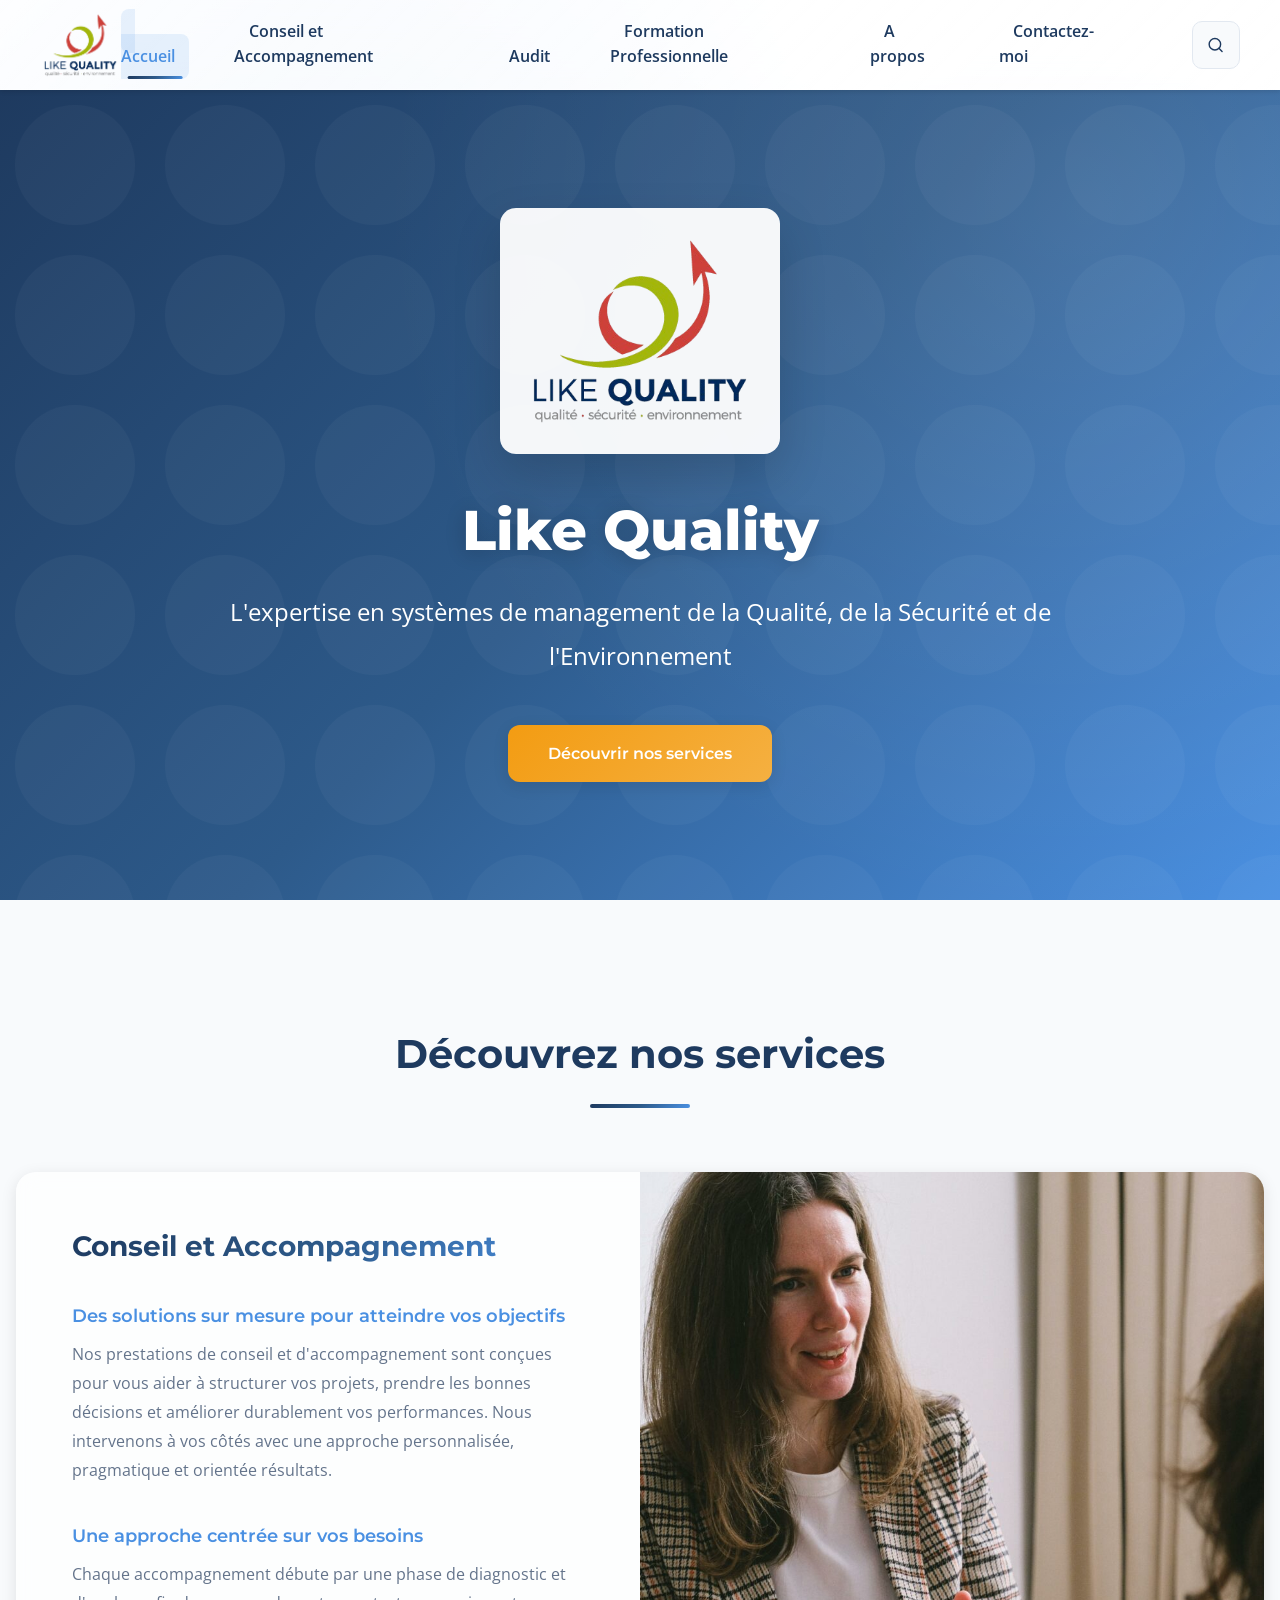
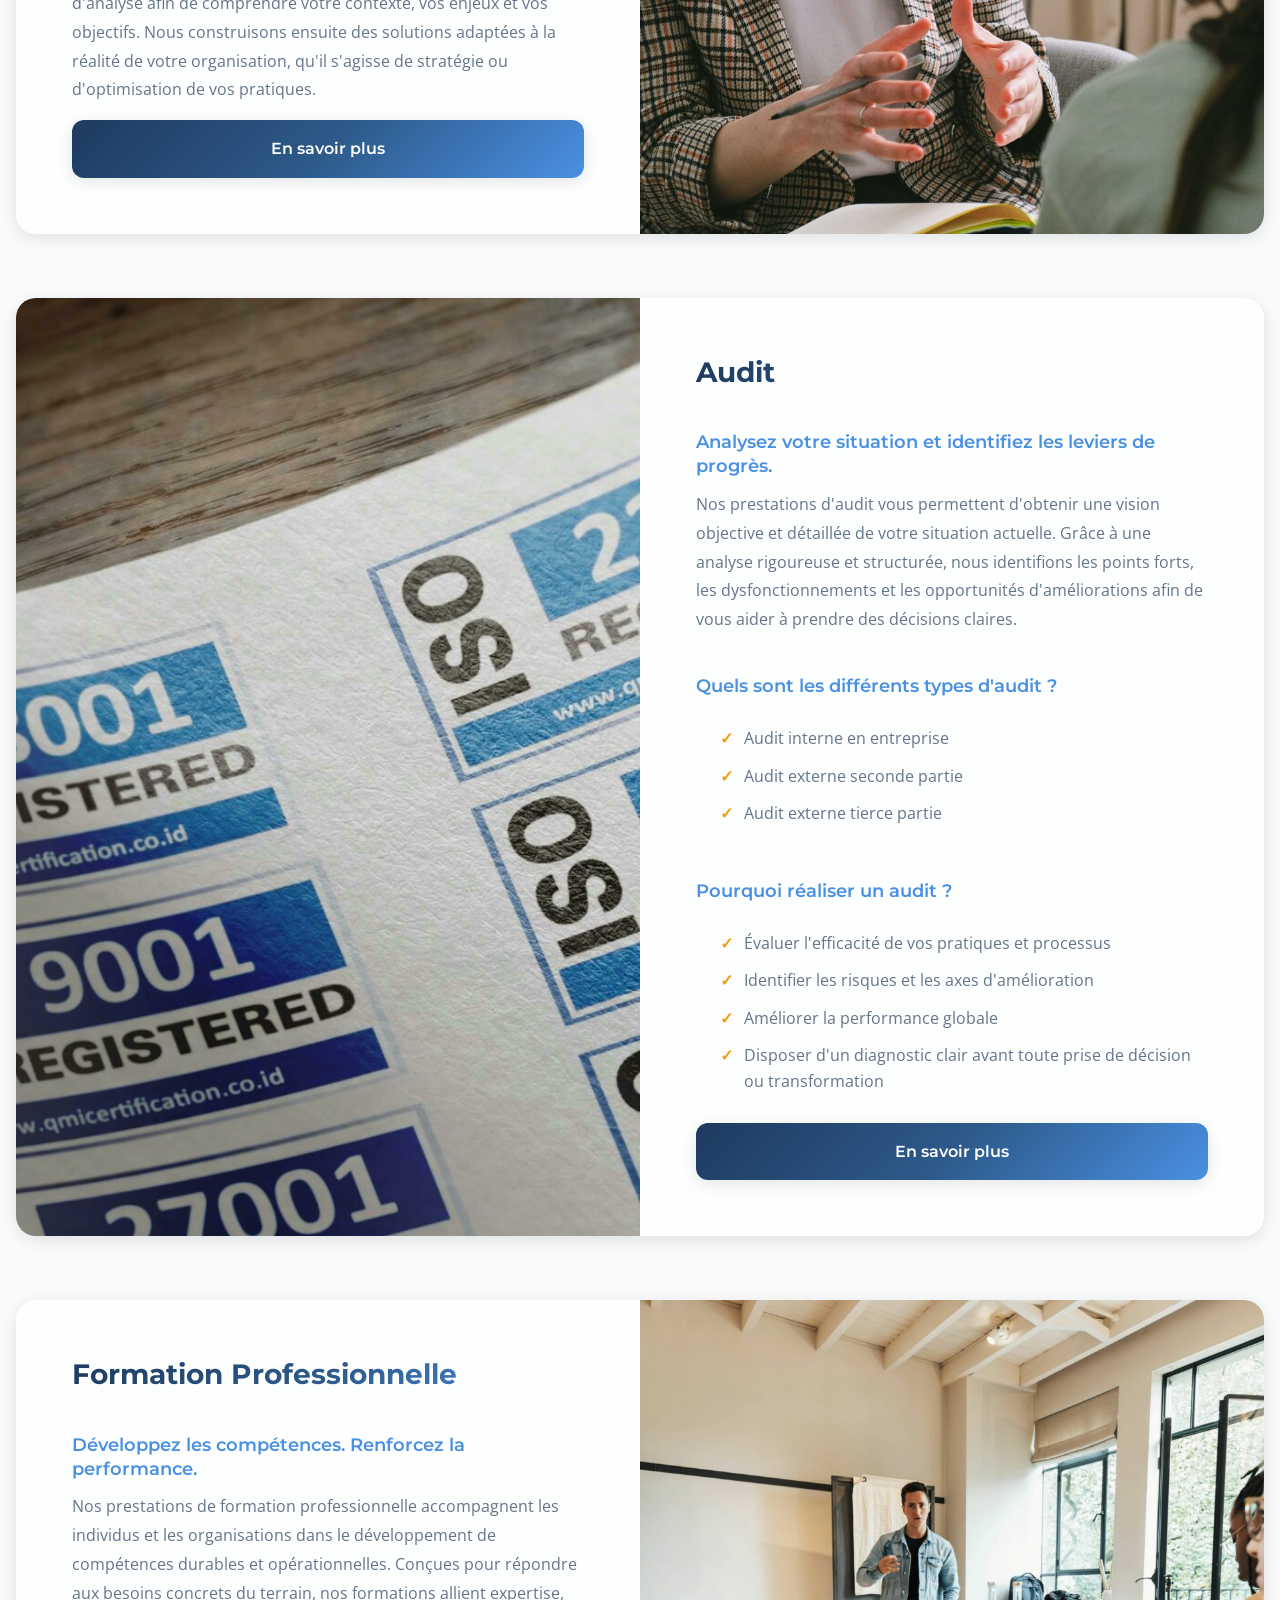
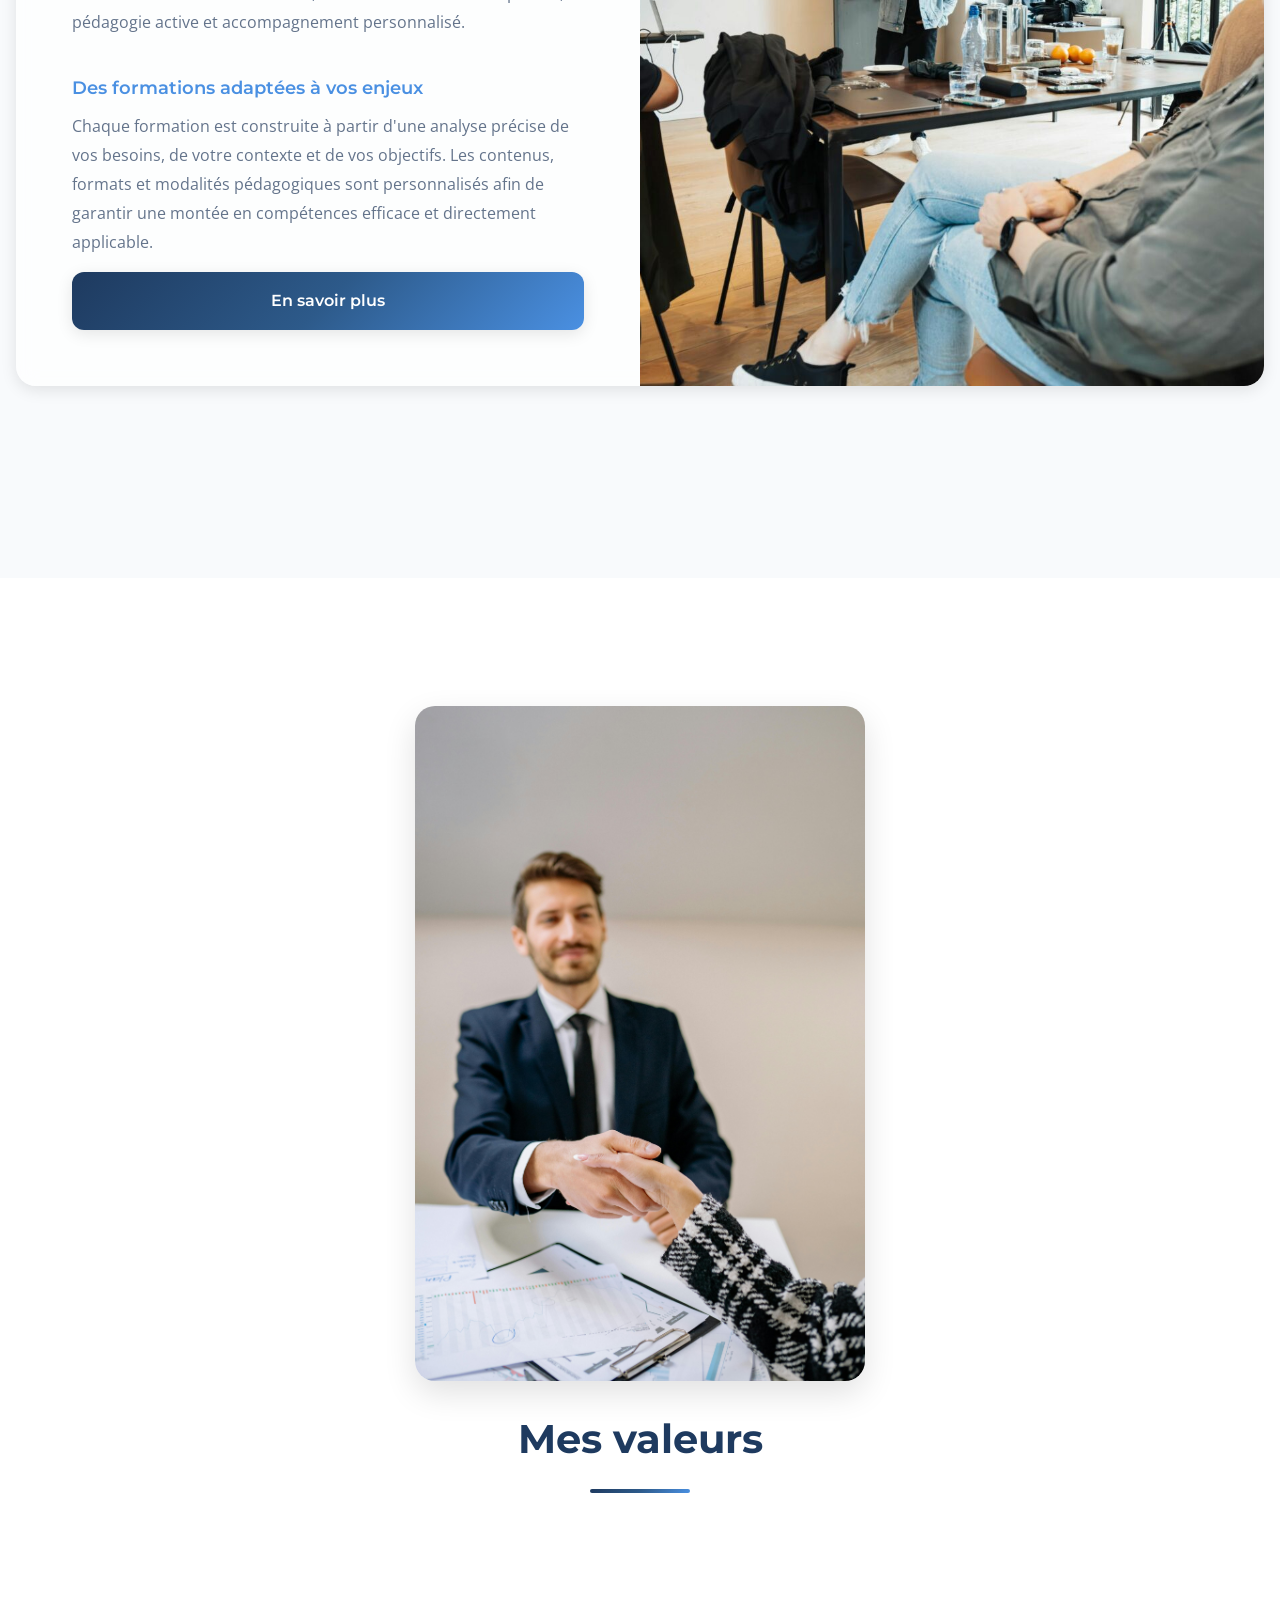
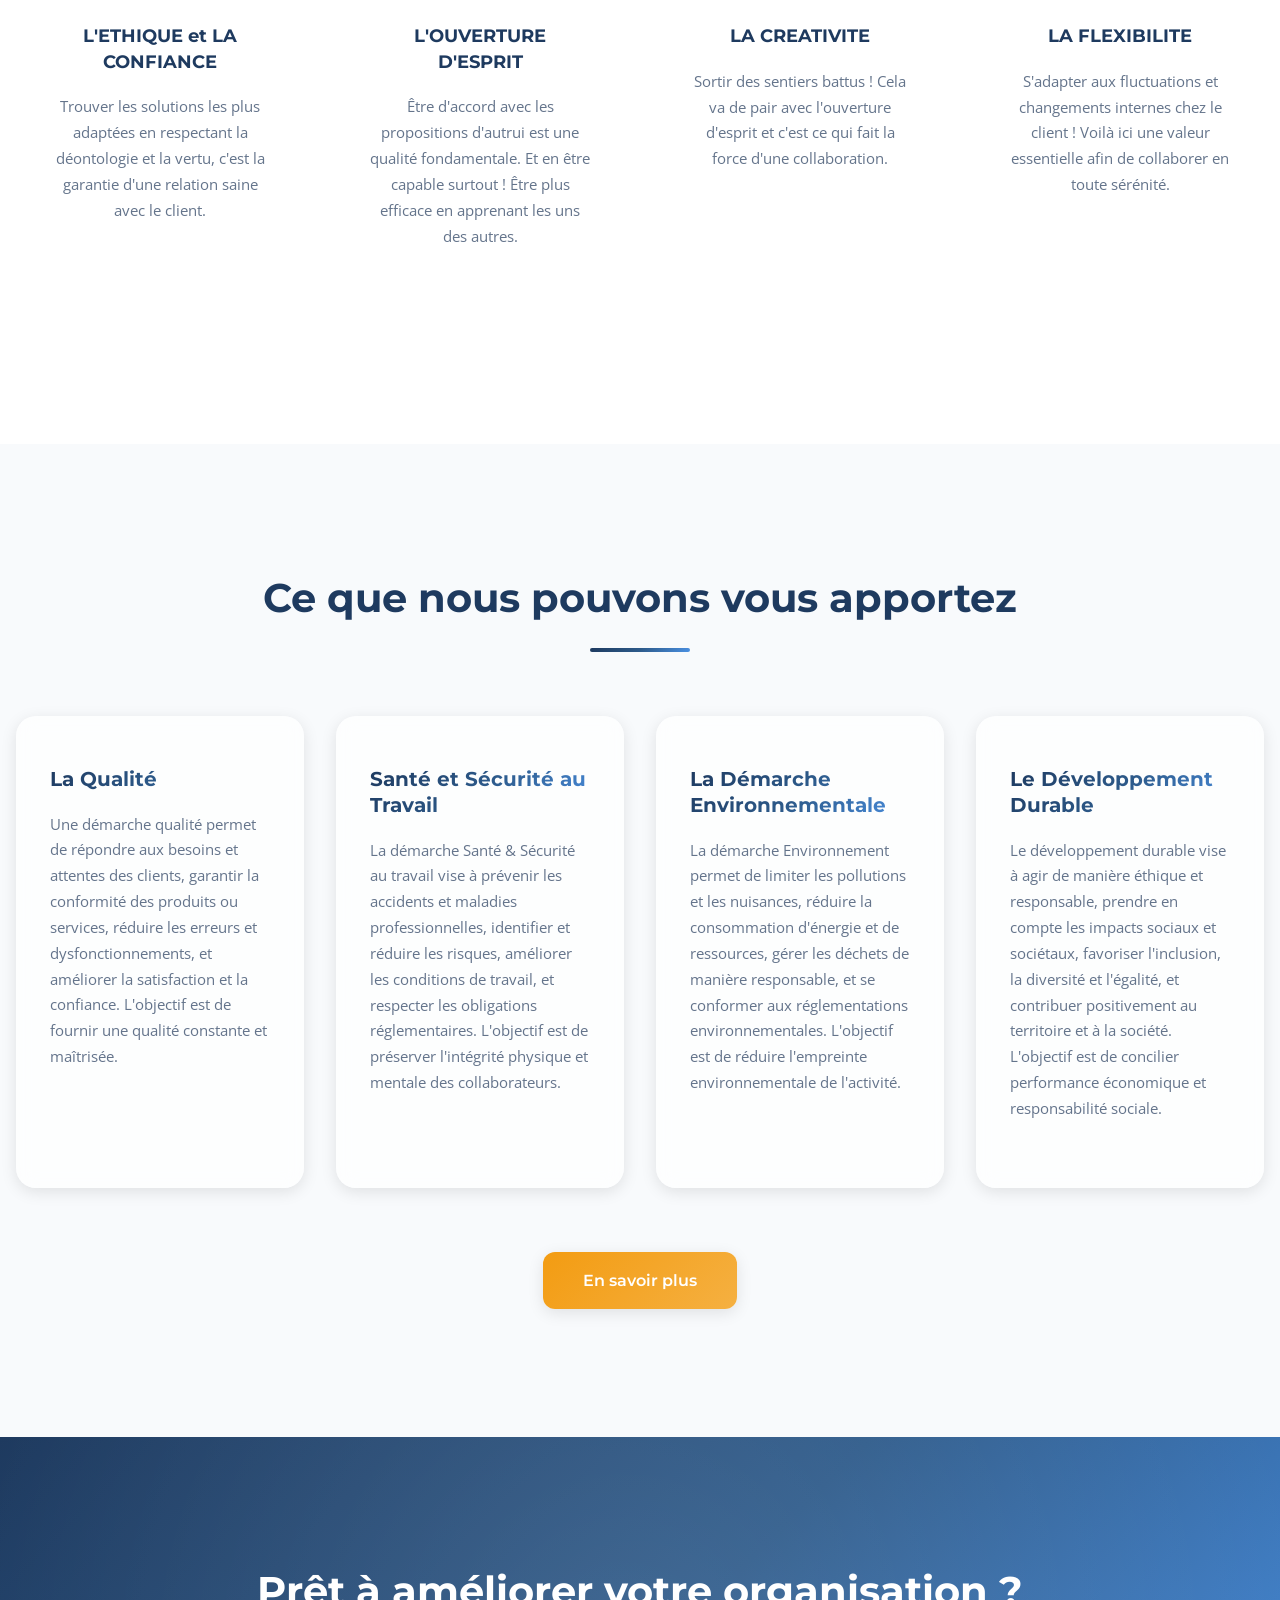
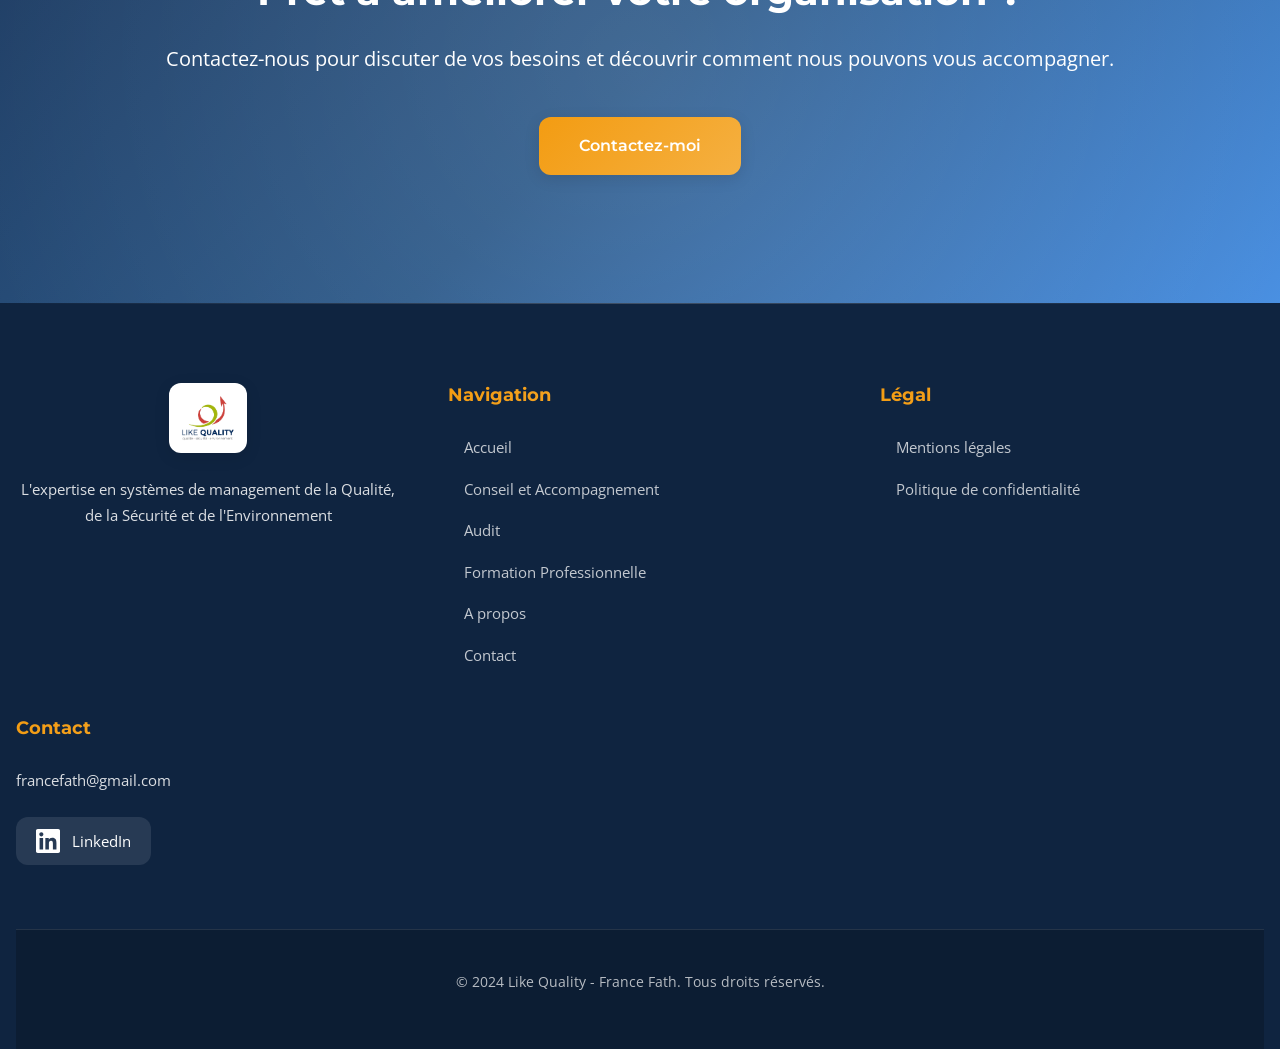
==== commit 2a1cffb6: "Correction d'un problème d'animation" ====
--- a/index.html
+++ b/index.html
@@ -64,17 +64,7 @@
     </script>
 </head>
 <body>
-    <!-- Animation de fond subtile -->
-    <div class="bg-animation" aria-hidden="true">
-        <div class="bg-particle"></div>
-        <div class="bg-particle"></div>
-        <div class="bg-particle"></div>
-        <div class="bg-particle"></div>
-        <div class="bg-particle"></div>
-        <div class="bg-particle"></div>
-        <div class="bg-particle"></div>
-        <div class="bg-particle"></div>
-    </div>
+    <div class="bg-animation-overlay" aria-hidden="true"></div>
     <a href="#main-content" class="skip-to-content">Aller au contenu principal</a>
     <!-- Header -->
     <header class="header">
--- a/css/styles.css
+++ b/css/styles.css
@@ -40,16 +40,17 @@
     width: 100%;
     height: 100%;
     pointer-events: none;
-    z-index: -1;
+    z-index: 1;
     overflow: hidden;
 }
 
 .bg-particle {
     position: absolute;
     border-radius: 50%;
-    background: radial-gradient(circle, rgba(74, 144, 226, 0.08) 0%, transparent 70%);
+    background: rgba(74, 144, 226, 0.4);
     animation: float-particle 25s ease-in-out infinite;
-    opacity: 0.6;
+    opacity: 1;
+    box-shadow: 0 0 80px rgba(74, 144, 226, 0.3);
 }
 
 .bg-particle:nth-child(1) {
@@ -68,7 +69,8 @@
     right: -5%;
     animation-delay: -5s;
     animation-duration: 35s;
-    background: radial-gradient(circle, rgba(30, 58, 95, 0.06) 0%, transparent 70%);
+    background: radial-gradient(circle, rgba(30, 58, 95, 0.22) 0%, rgba(30, 58, 95, 0.06) 35%, transparent 70%);
+    box-shadow: 0 0 50px rgba(30, 58, 95, 0.12);
 }
 
 .bg-particle:nth-child(3) {
@@ -78,7 +80,8 @@
     right: 20%;
     animation-delay: -10s;
     animation-duration: 28s;
-    background: radial-gradient(circle, rgba(243, 156, 18, 0.04) 0%, transparent 70%);
+    background: radial-gradient(circle, rgba(243, 156, 18, 0.2) 0%, rgba(243, 156, 18, 0.05) 35%, transparent 70%);
+    box-shadow: 0 0 40px rgba(243, 156, 18, 0.1);
 }
 
 .bg-particle:nth-child(4) {
@@ -88,7 +91,7 @@
     left: 10%;
     animation-delay: -15s;
     animation-duration: 32s;
-    background: radial-gradient(circle, rgba(45, 90, 138, 0.05) 0%, transparent 70%);
+    background: radial-gradient(circle, rgba(45, 90, 138, 0.15) 0%, rgba(45, 90, 138, 0.04) 40%, transparent 70%);
 }
 
 .bg-particle:nth-child(5) {
@@ -107,7 +110,7 @@
     right: 30%;
     animation-delay: -20s;
     animation-duration: 40s;
-    background: radial-gradient(circle, rgba(74, 144, 226, 0.05) 0%, transparent 70%);
+    background: radial-gradient(circle, rgba(74, 144, 226, 0.12) 0%, rgba(74, 144, 226, 0.03) 40%, transparent 70%);
 }
 
 .bg-particle:nth-child(7) {
@@ -117,7 +120,7 @@
     right: 10%;
     animation-delay: -12s;
     animation-duration: 22s;
-    background: radial-gradient(circle, rgba(30, 58, 95, 0.04) 0%, transparent 70%);
+    background: radial-gradient(circle, rgba(30, 58, 95, 0.14) 0%, rgba(30, 58, 95, 0.04) 40%, transparent 70%);
 }
 
 .bg-particle:nth-child(8) {
@@ -127,25 +130,25 @@
     left: -5%;
     animation-delay: -25s;
     animation-duration: 38s;
-    background: radial-gradient(circle, rgba(243, 156, 18, 0.03) 0%, transparent 70%);
+    background: radial-gradient(circle, rgba(243, 156, 18, 0.1) 0%, rgba(243, 156, 18, 0.03) 40%, transparent 70%);
 }
 
 @keyframes float-particle {
     0%, 100% {
         transform: translate(0, 0) scale(1);
-        opacity: 0.4;
+        opacity: 0.7;
     }
     25% {
         transform: translate(30px, -30px) scale(1.05);
-        opacity: 0.6;
+        opacity: 1;
     }
     50% {
         transform: translate(-20px, 20px) scale(0.95);
-        opacity: 0.5;
+        opacity: 0.8;
     }
     75% {
         transform: translate(20px, 10px) scale(1.02);
-        opacity: 0.55;
+        opacity: 0.9;
     }
 }
 
@@ -153,7 +156,7 @@
 @media (prefers-reduced-motion: reduce) {
     .bg-particle {
         animation: none;
-        opacity: 0.3;
+        opacity: 0.5;
     }
 }
 
@@ -173,9 +176,89 @@
     font-family: 'Open Sans', Arial, sans-serif;
     line-height: 1.6;
     color: var(--text-color);
-    background-color: var(--bg-white);
+    background-color: transparent;
     overflow-x: hidden;
     transition: opacity 0.3s ease;
+    isolation: isolate;
+}
+
+body::before {
+    content: '';
+    position: fixed;
+    top: 0;
+    left: 0;
+    width: 100%;
+    height: 100%;
+    z-index: 0;
+    pointer-events: none;
+    background: radial-gradient(circle at 20% 30%, rgba(74, 144, 226, 0.15) 0%, transparent 50%),
+                radial-gradient(circle at 80% 70%, rgba(45, 90, 138, 0.12) 0%, transparent 50%),
+                radial-gradient(circle at 50% 50%, rgba(243, 156, 18, 0.08) 0%, transparent 50%);
+    animation: gradient-shift 15s ease-in-out infinite;
+}
+
+.bg-animation-overlay {
+    position: fixed;
+    top: 0;
+    left: 0;
+    width: 100%;
+    height: 100%;
+    z-index: 0;
+    pointer-events: none;
+    background: radial-gradient(circle at 20% 30%, rgba(74, 144, 226, 0.2) 0%, transparent 50%),
+                radial-gradient(circle at 80% 70%, rgba(45, 90, 138, 0.15) 0%, transparent 50%),
+                radial-gradient(circle at 50% 50%, rgba(243, 156, 18, 0.1) 0%, transparent 50%);
+    animation: gradient-shift 15s ease-in-out infinite;
+}
+
+@keyframes gradient-shift {
+    0%, 100% {
+        opacity: 0.8;
+        transform: scale(1);
+    }
+    50% {
+        opacity: 1;
+        transform: scale(1.02);
+    }
+}
+
+/* Fond blanc sur le contenu principal */
+.header {
+    position: relative;
+    z-index: 10;
+    background: var(--gradient-glass);
+}
+
+main {
+    position: relative;
+    z-index: 10;
+    background: transparent;
+}
+
+.hero {
+    background: var(--gradient-primary);
+}
+
+.services {
+    background: transparent;
+}
+
+.values {
+    background: transparent;
+}
+
+.qse {
+    background: transparent;
+}
+
+.cta-section {
+    background: var(--gradient-primary);
+}
+
+.footer {
+    position: relative;
+    z-index: 10;
+    background: var(--primary-dark);
 }
 
 h1, h2, h3, h4, h5, h6 {
@@ -606,7 +689,9 @@
 }
 
 .service-card {
-    background: var(--bg-white);
+    background: rgba(255, 255, 255, 0.7);
+    backdrop-filter: blur(10px);
+    -webkit-backdrop-filter: blur(10px);
     border-radius: 20px;
     overflow: hidden;
     box-shadow: var(--shadow-md);
@@ -768,7 +853,9 @@
 }
 
 .value-card {
-    background: var(--bg-light);
+    background: rgba(255, 255, 255, 0.7);
+    backdrop-filter: blur(10px);
+    -webkit-backdrop-filter: blur(10px);
     padding: 3rem 2rem;
     border-radius: 20px;
     text-align: center;
@@ -831,7 +918,9 @@
 }
 
 .qse-card {
-    background: var(--bg-white);
+    background: rgba(255, 255, 255, 0.7);
+    backdrop-filter: blur(10px);
+    -webkit-backdrop-filter: blur(10px);
     padding: 3rem 2rem;
     border-radius: 20px;
     box-shadow: var(--shadow-md);
@@ -1336,14 +1425,16 @@
    ============================================ */
 .partners {
     padding: 6rem 0;
-    background: var(--bg-light);
+    background: transparent;
 }
 
 .partners .container {
-    background: var(--bg-white);
+    background: rgba(255, 255, 255, 0.5);
     border-radius: 20px;
     padding: 4rem 3rem;
     box-shadow: var(--shadow-md);
+    backdrop-filter: blur(10px);
+    -webkit-backdrop-filter: blur(10px);
 }
 
 .partners h2 {
@@ -1402,7 +1493,7 @@
    ============================================ */
 .contact-section {
     padding: 6rem 0;
-    background: var(--bg-light);
+    background: transparent;
 }
 
 .contact-container {
@@ -1448,7 +1539,9 @@
 }
 
 .contact-form {
-    background: var(--bg-white);
+    background: rgba(255, 255, 255, 0.7);
+    backdrop-filter: blur(10px);
+    -webkit-backdrop-filter: blur(10px);
     padding: 3rem;
     border-radius: 12px;
     box-shadow: var(--shadow-md);
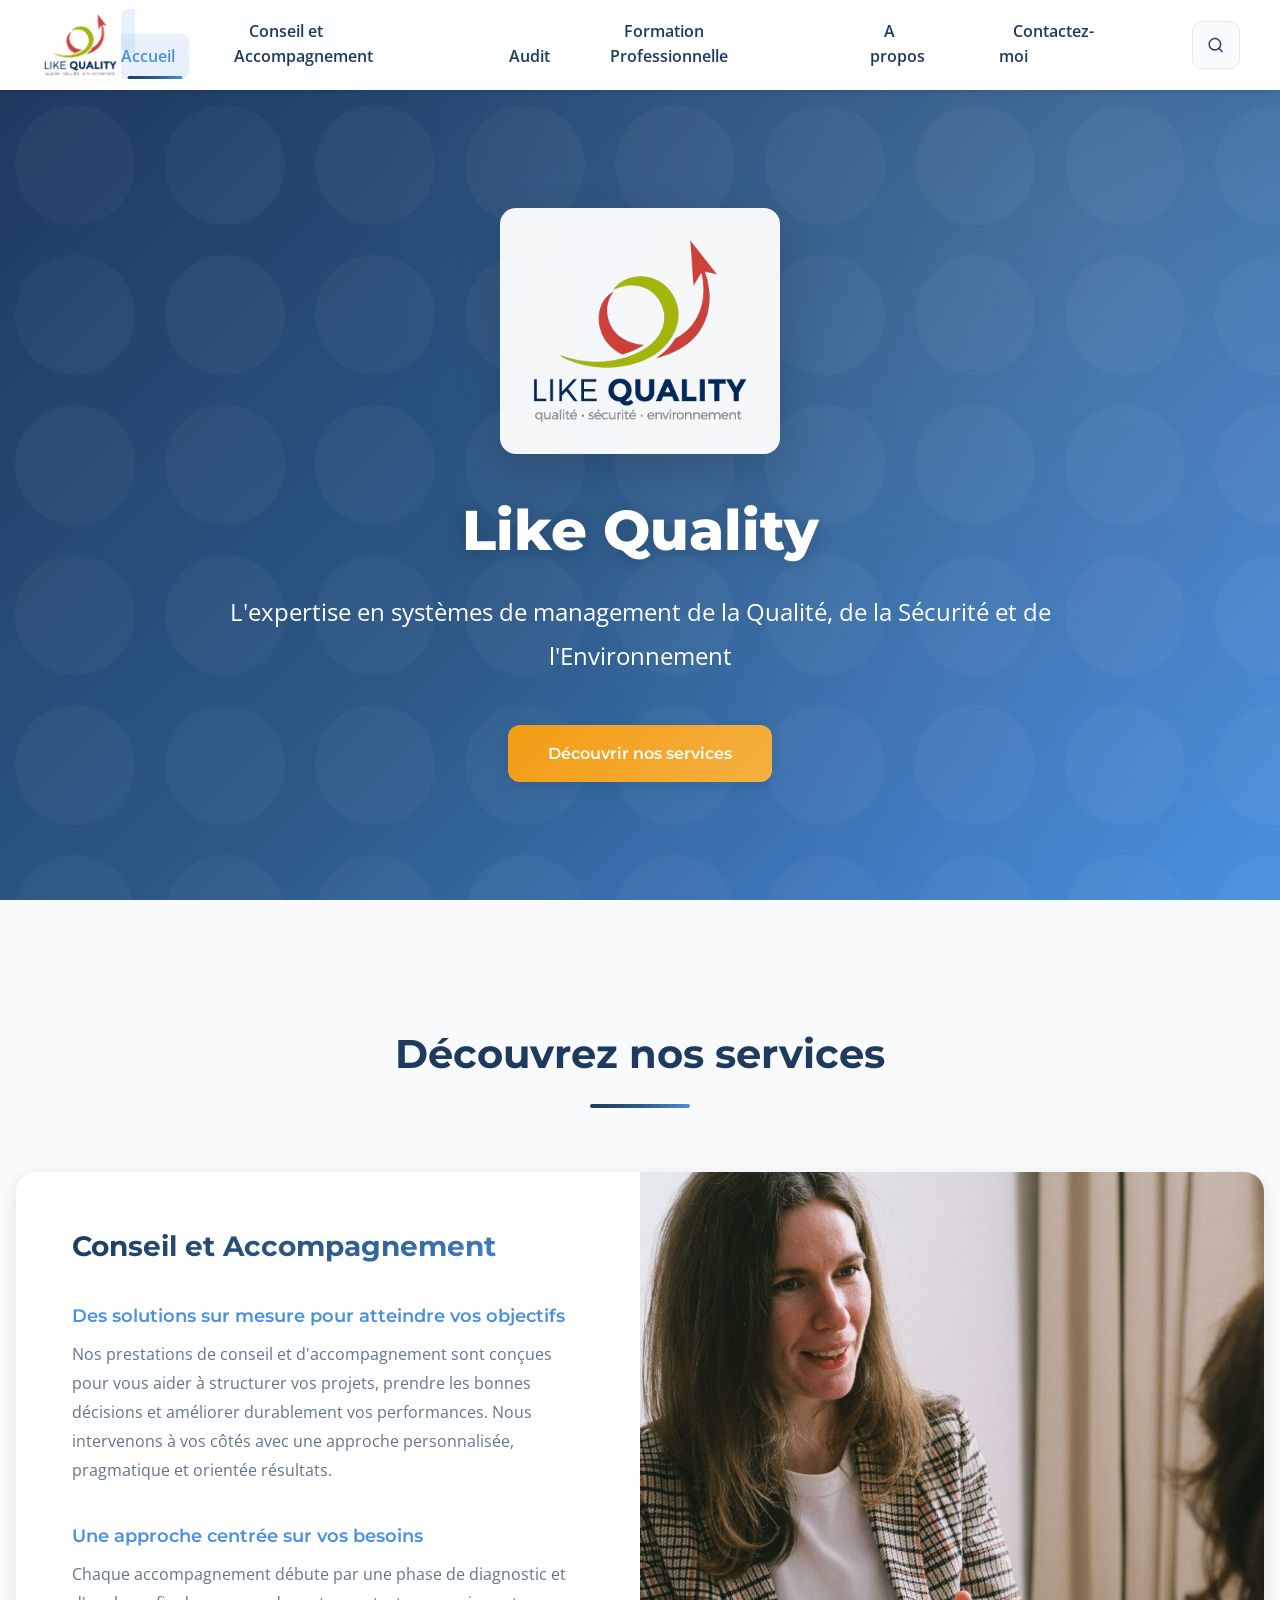
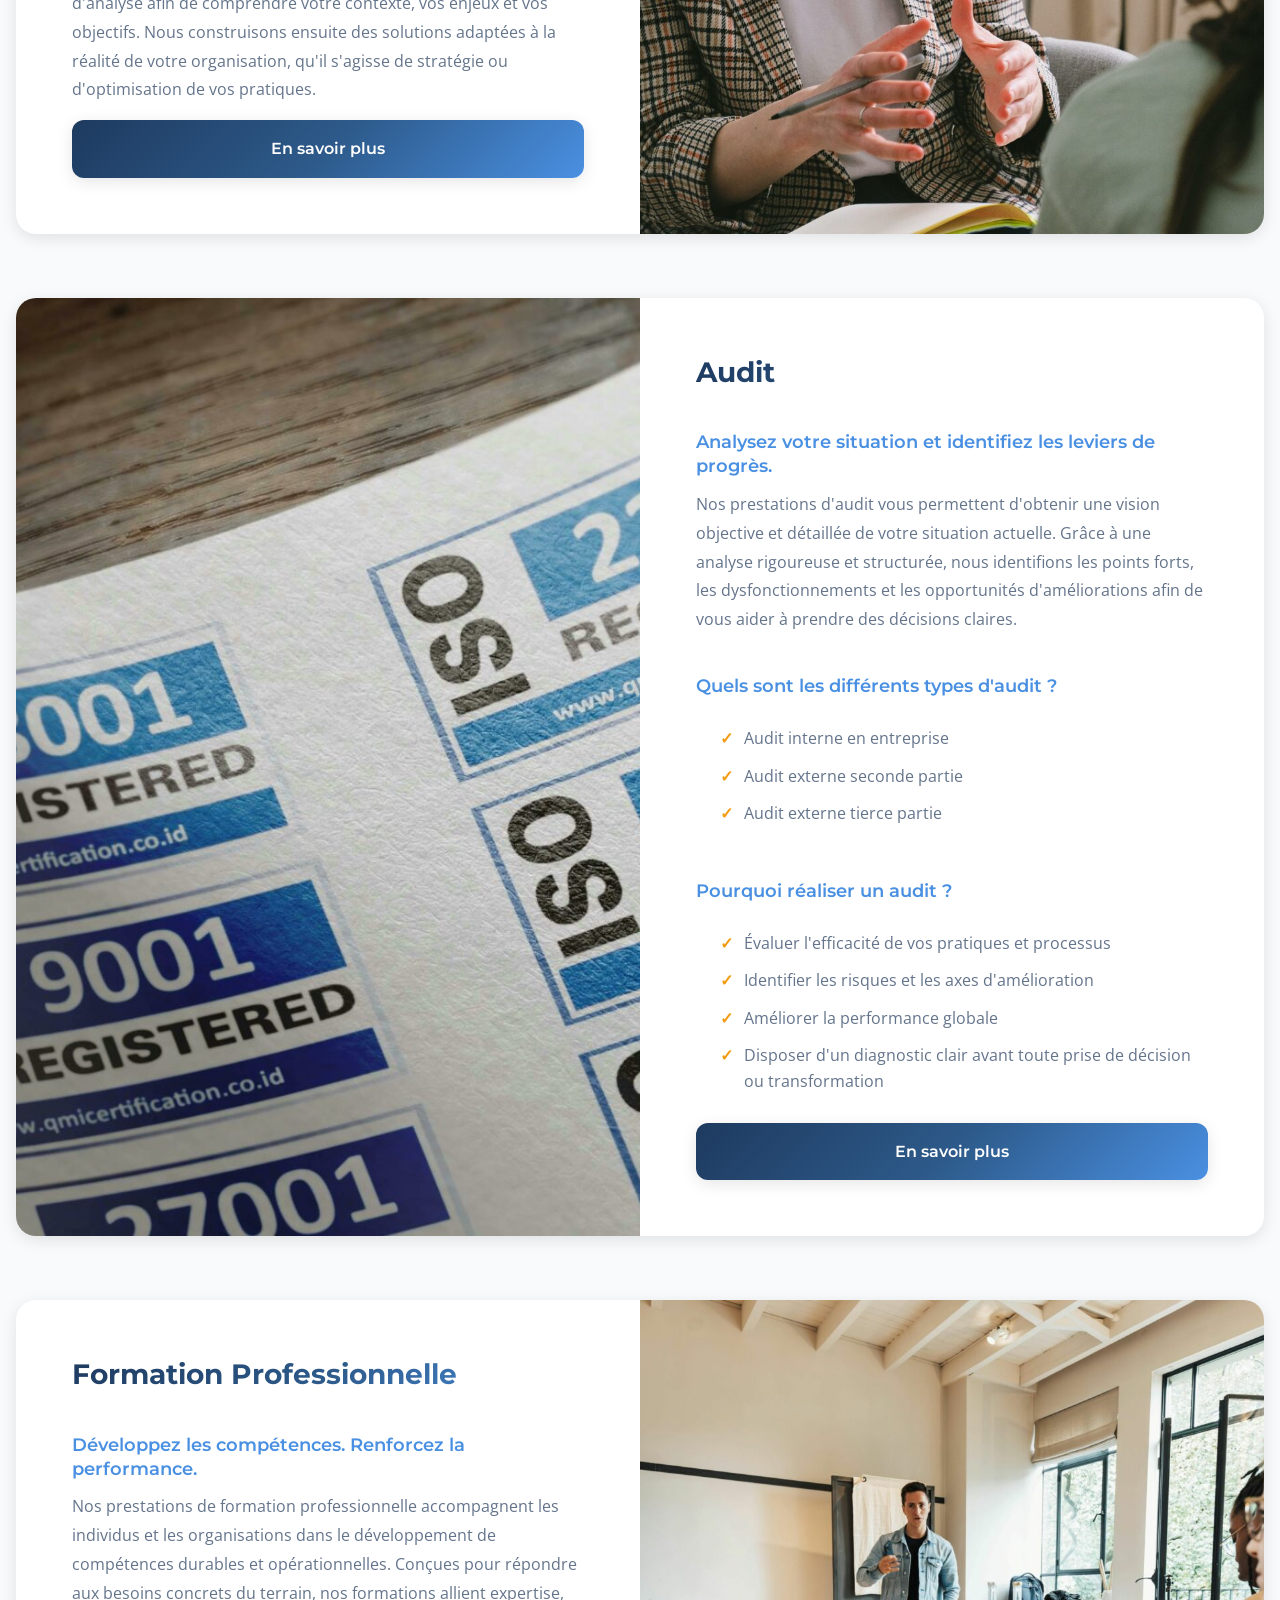
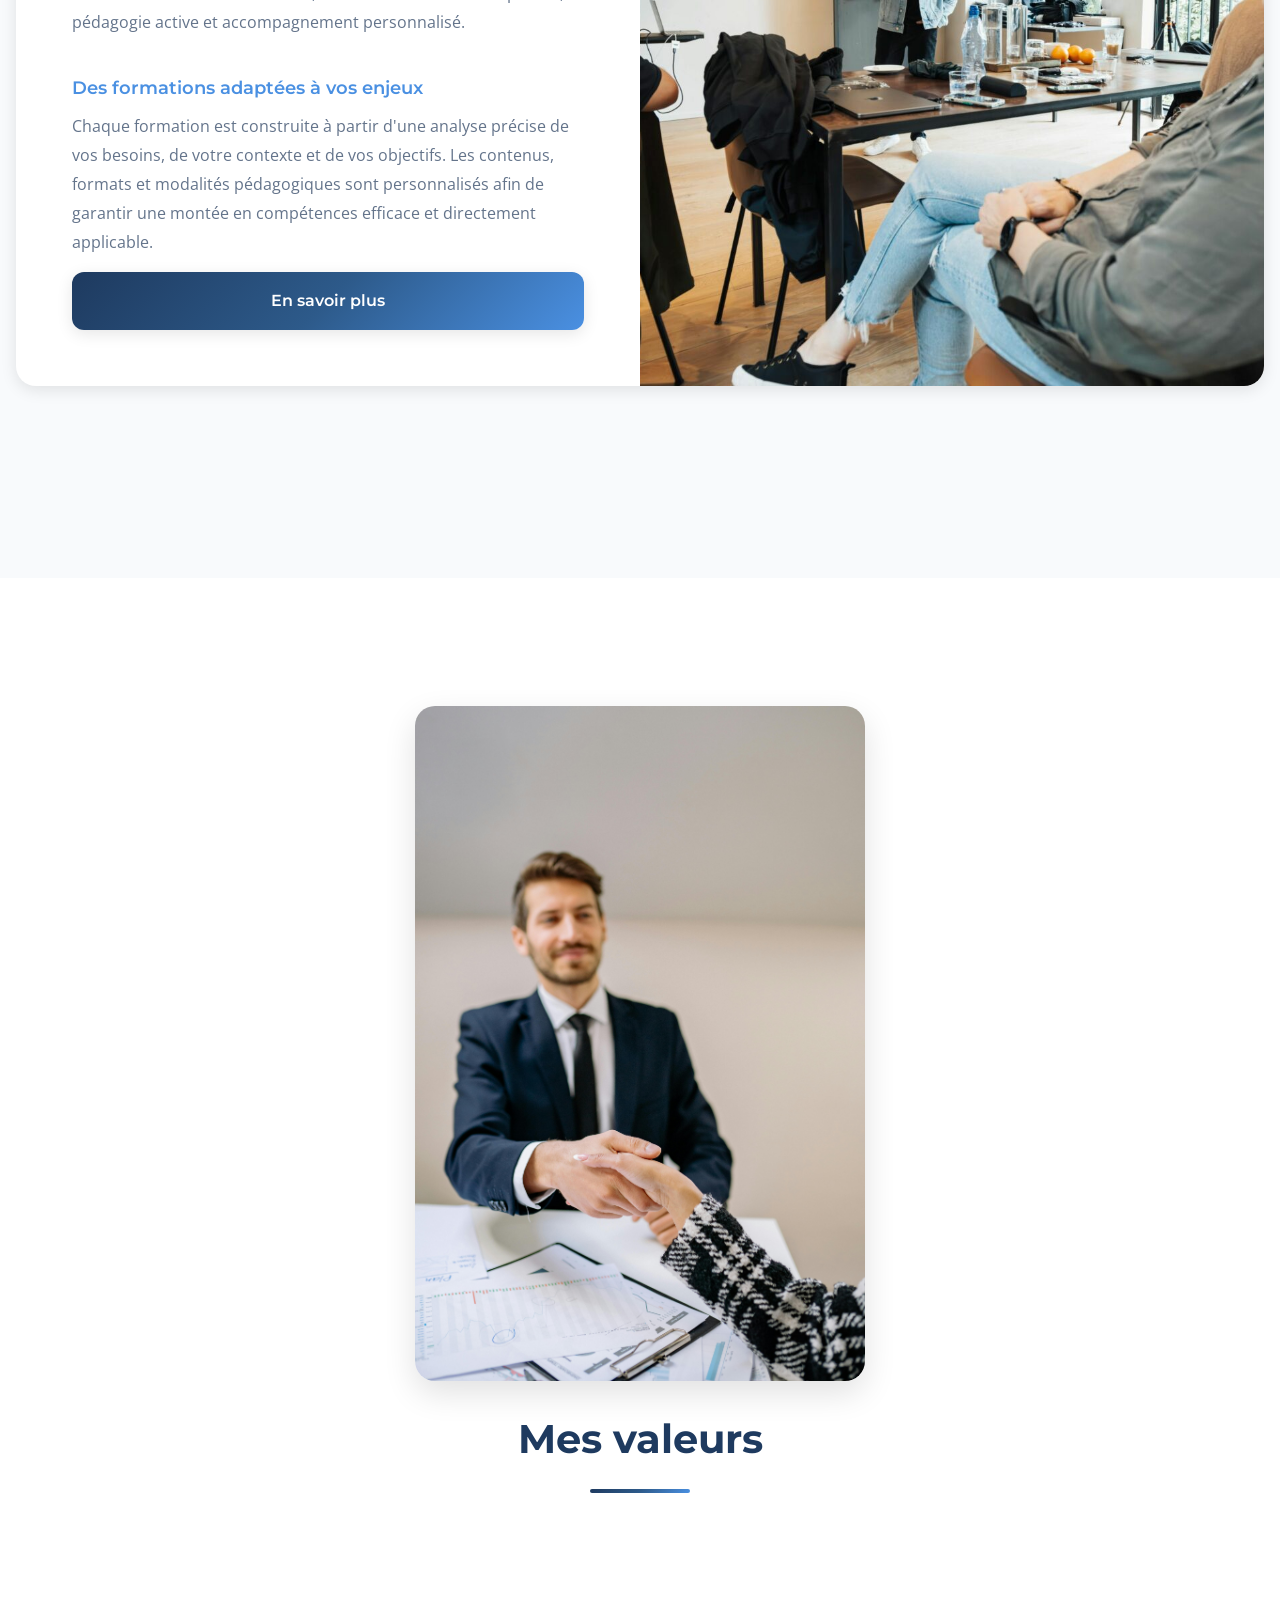
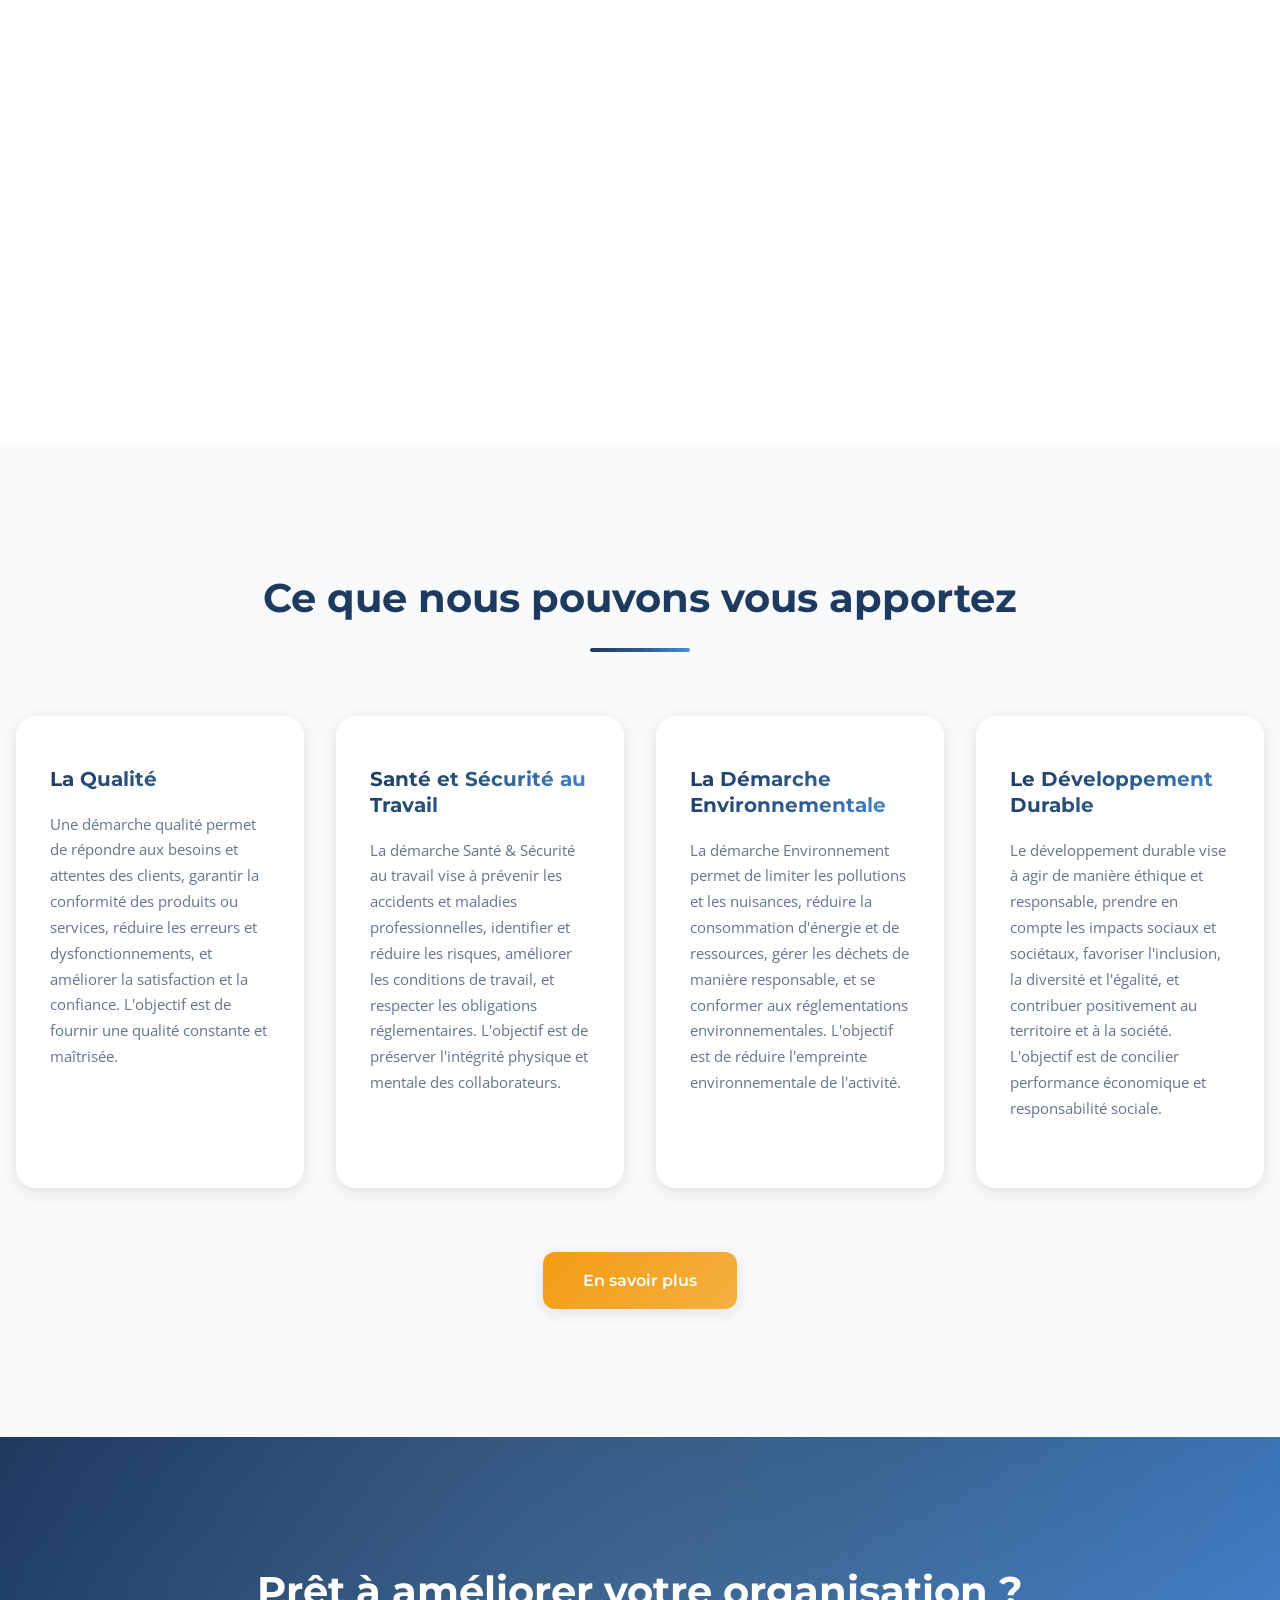
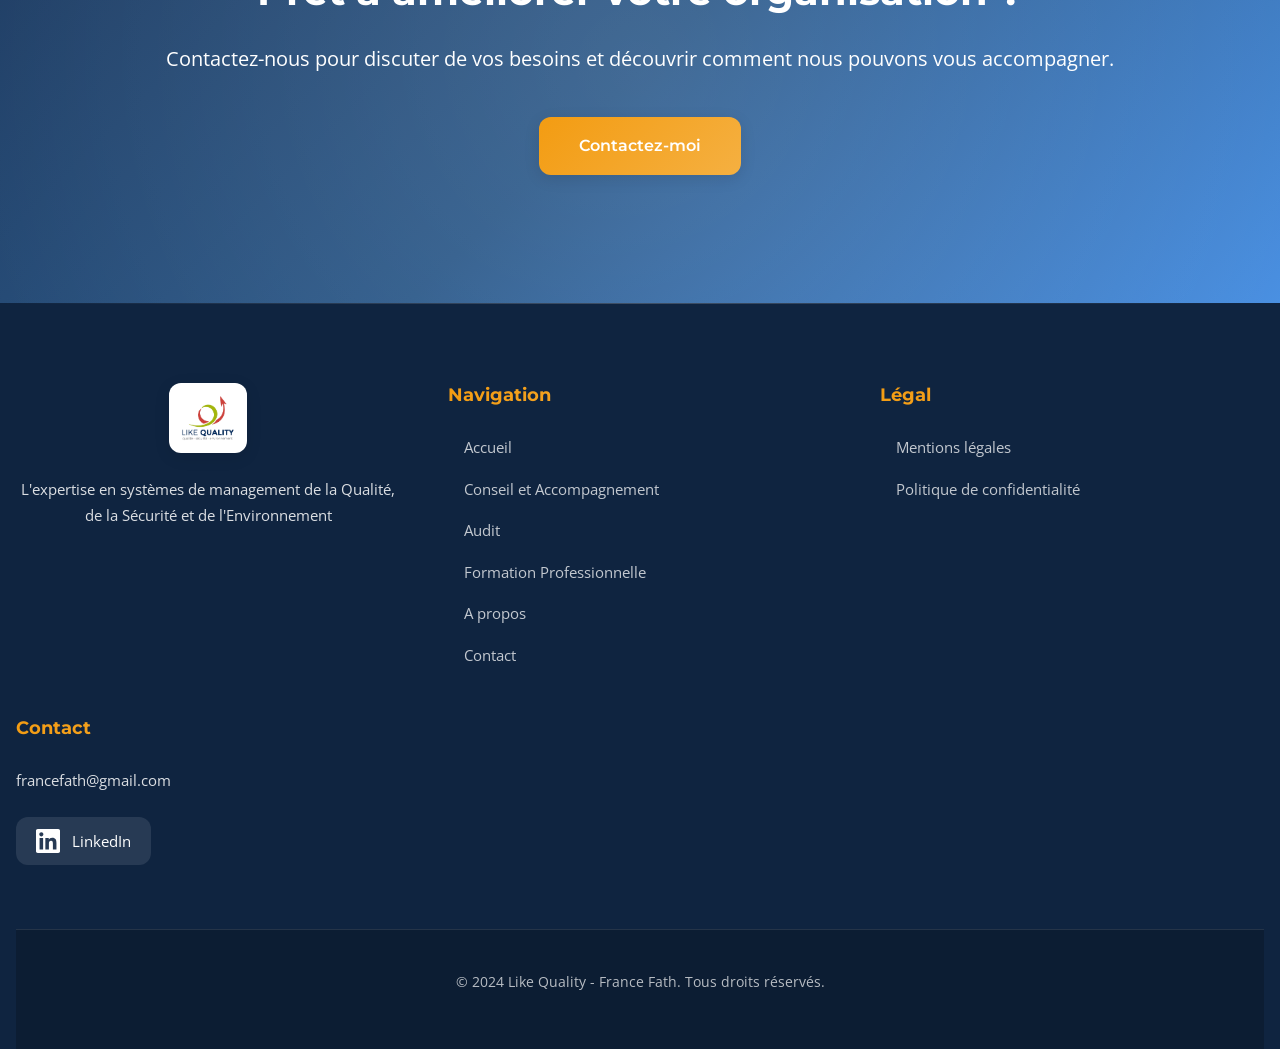
==== commit 810d08e5: "Lègère mise à jour du SEO interne général" ====
--- a/index.html
+++ b/index.html
@@ -3,7 +3,7 @@
 <head>
     <meta charset="UTF-8">
     <meta name="viewport" content="width=device-width, initial-scale=1.0">
-    <link rel="canonical" href="https://francefath.com/">
+    <link rel="canonical" href="https://likequality.com/">
     <meta name="description" content="Like Quality - L'expertise en systèmes de management de la Qualité, de la Sécurité et de l'Environnement. Conseil, audit et formation professionnelle.">
     <meta name="keywords" content="Qualité, Sécurité, Environnement, QSE, Conseil, Audit, Formation, Management, France Fath">
     <meta name="author" content="France Fath - Like Quality">
@@ -11,13 +11,13 @@
     <meta property="og:title" content="Like Quality - Expertise QSE">
     <meta property="og:description" content="L'expertise en systèmes de management de la Qualité, de la Sécurité et de l'Environnement">
     <meta property="og:type" content="website">
-    <meta property="og:url" content="https://francefath.com">
-    <meta property="og:image" content="https://francefath.com/images/logo_like_quality.jpg">
+    <meta property="og:url" content="https://likequality.com">
+    <meta property="og:image" content="https://likequality.com/images/logo_like_quality.jpg">
     <meta property="og:locale" content="fr_FR">
     <meta name="twitter:card" content="summary_large_image">
     <meta name="twitter:title" content="Like Quality - Expertise QSE">
     <meta name="twitter:description" content="L'expertise en systèmes de management de la Qualité, de la Sécurité et de l'Environnement">
-    <meta name="twitter:image" content="https://francefath.com/images/logo_like_quality.jpg">
+    <meta name="twitter:image" content="https://likequality.com/images/logo_like_quality.jpg">
     <meta name="twitter:image:alt" content="Logo Like Quality - Expertise QSE">
     <title>Like Quality - Expertise en Qualité, Sécurité, Environnement</title>
     <link rel="stylesheet" href="css/styles.css">
@@ -31,8 +31,8 @@
             {
                 "@type": "Organization",
                 "name": "Like Quality",
-                "url": "https://francefath.com",
-                "logo": "https://francefath.com/images/logo_like_quality.jpg",
+                "url": "https://likequality.com",
+                "logo": "https://likequality.com/images/logo_like_quality.jpg",
                 "description": "L'expertise en systèmes de management de la Qualité, de la Sécurité et de l'Environnement. Conseil, audit et formation professionnelle.",
                 "founder": {
                     "@type": "Person",
@@ -41,22 +41,22 @@
             },
             {
                 "@type": "WebPage",
-                "@id": "https://francefath.com/",
-                "url": "https://francefath.com/",
+                "@id": "https://likequality.com/",
+                "url": "https://likequality.com/",
                 "name": "Like Quality - Expertise QSE",
                 "description": "L'expertise en systèmes de management de la Qualité, de la Sécurité et de l'Environnement. Conseil, audit et formation professionnelle.",
                 "isPartOf": {
-                    "@id": "https://francefath.com/"
+                    "@id": "https://likequality.com/"
                 },
                 "primaryImageOfPage": {
-                    "@id": "https://francefath.com/images/logo_like_quality.jpg"
+                    "@id": "https://likequality.com/images/logo_like_quality.jpg"
                 },
                 "inLanguage": "fr-FR"
             },
             {
                 "@type": "WebSite",
                 "name": "Like Quality",
-                "url": "https://francefath.com",
+                "url": "https://likequality.com",
                 "description": "L'expertise en systèmes de management de la Qualité, de la Sécurité et de l'Environnement"
             }
         ]
@@ -64,7 +64,6 @@
     </script>
 </head>
 <body>
-    <div class="bg-animation-overlay" aria-hidden="true"></div>
     <a href="#main-content" class="skip-to-content">Aller au contenu principal</a>
     <!-- Header -->
     <header class="header">
--- a/css/styles.css
+++ b/css/styles.css
@@ -240,7 +240,7 @@
 }
 
 .services {
-    background: transparent;
+    background: var(--bg-light);
 }
 
 .values {
@@ -248,7 +248,7 @@
 }
 
 .qse {
-    background: transparent;
+    background: var(--bg-light);
 }
 
 .cta-section {
@@ -689,9 +689,7 @@
 }
 
 .service-card {
-    background: rgba(255, 255, 255, 0.7);
-    backdrop-filter: blur(10px);
-    -webkit-backdrop-filter: blur(10px);
+    background: var(--bg-white);
     border-radius: 20px;
     overflow: hidden;
     box-shadow: var(--shadow-md);
@@ -853,9 +851,7 @@
 }
 
 .value-card {
-    background: rgba(255, 255, 255, 0.7);
-    backdrop-filter: blur(10px);
-    -webkit-backdrop-filter: blur(10px);
+    background: var(--bg-light);
     padding: 3rem 2rem;
     border-radius: 20px;
     text-align: center;
@@ -863,6 +859,7 @@
     border: 2px solid transparent;
     position: relative;
     overflow: hidden;
+    box-shadow: var(--shadow-md);
 }
 
 .value-card::before {
@@ -918,9 +915,7 @@
 }
 
 .qse-card {
-    background: rgba(255, 255, 255, 0.7);
-    backdrop-filter: blur(10px);
-    -webkit-backdrop-filter: blur(10px);
+    background: var(--bg-white);
     padding: 3rem 2rem;
     border-radius: 20px;
     box-shadow: var(--shadow-md);
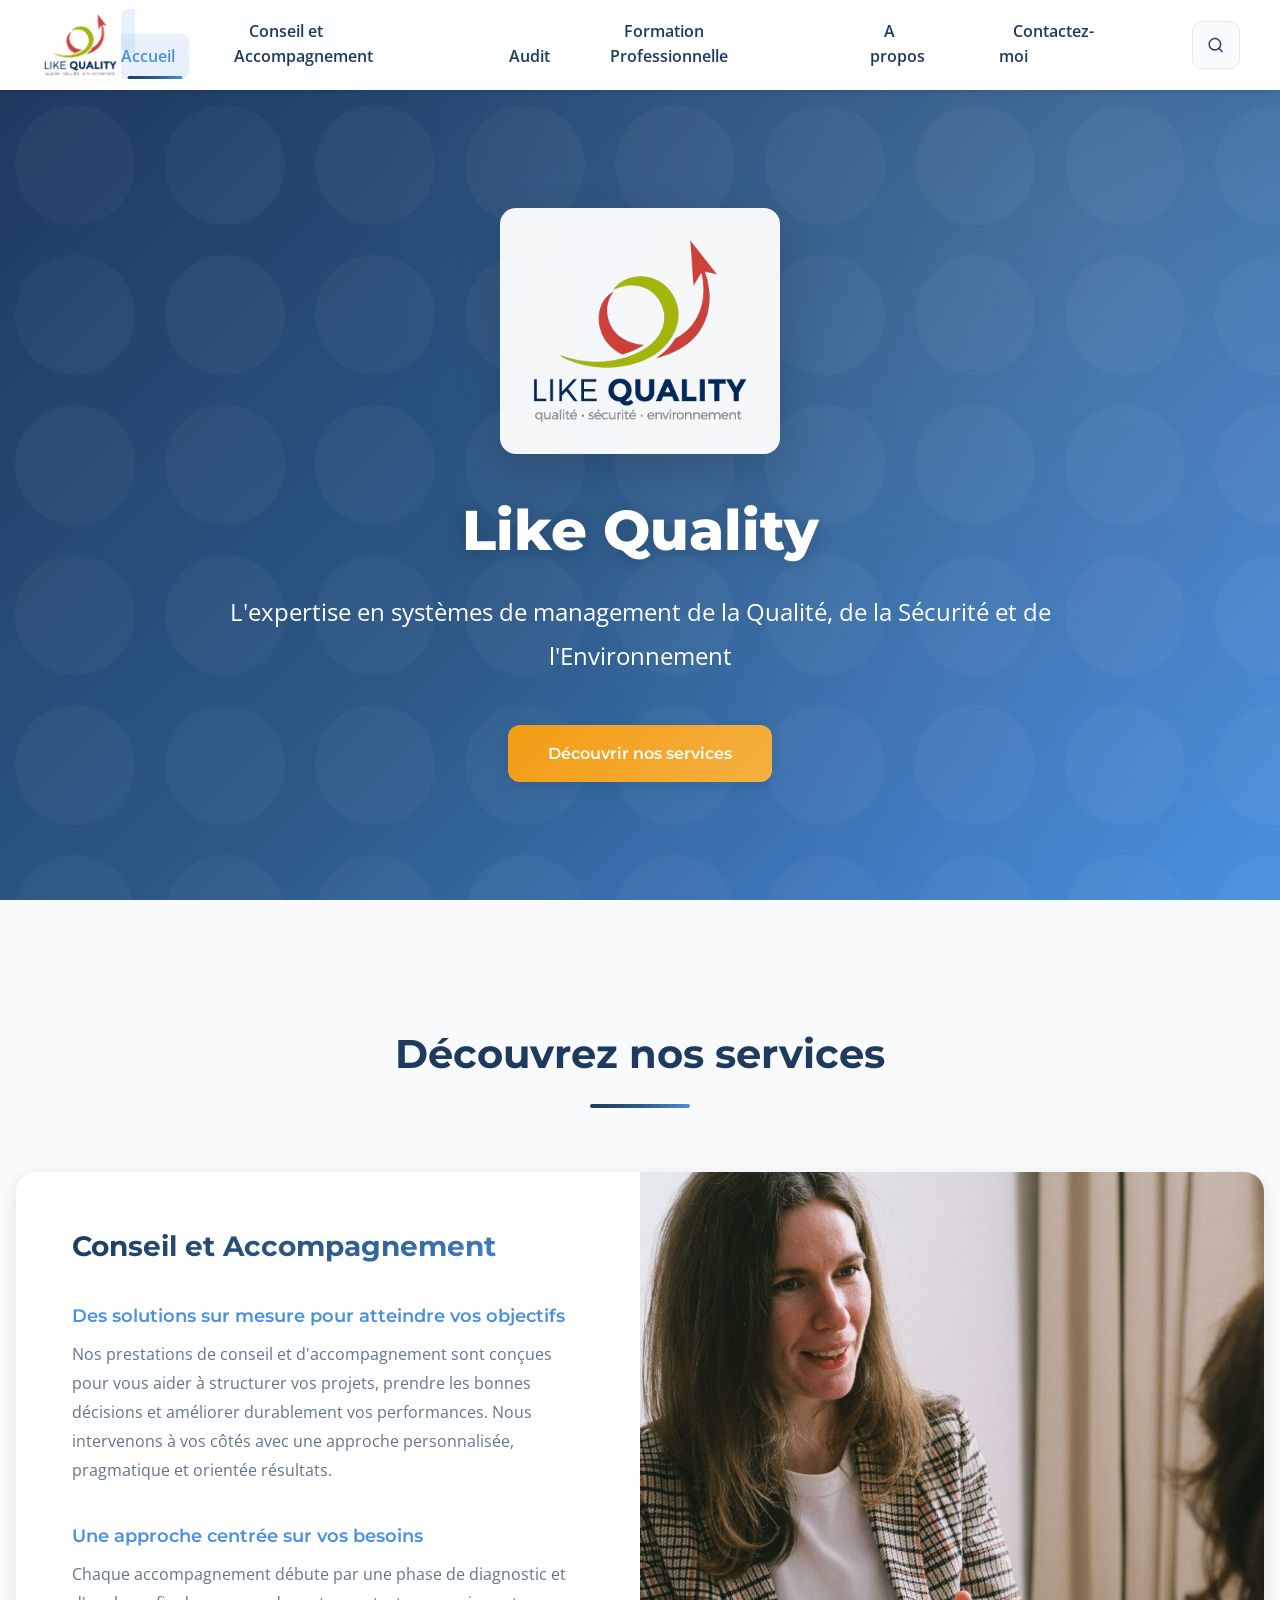
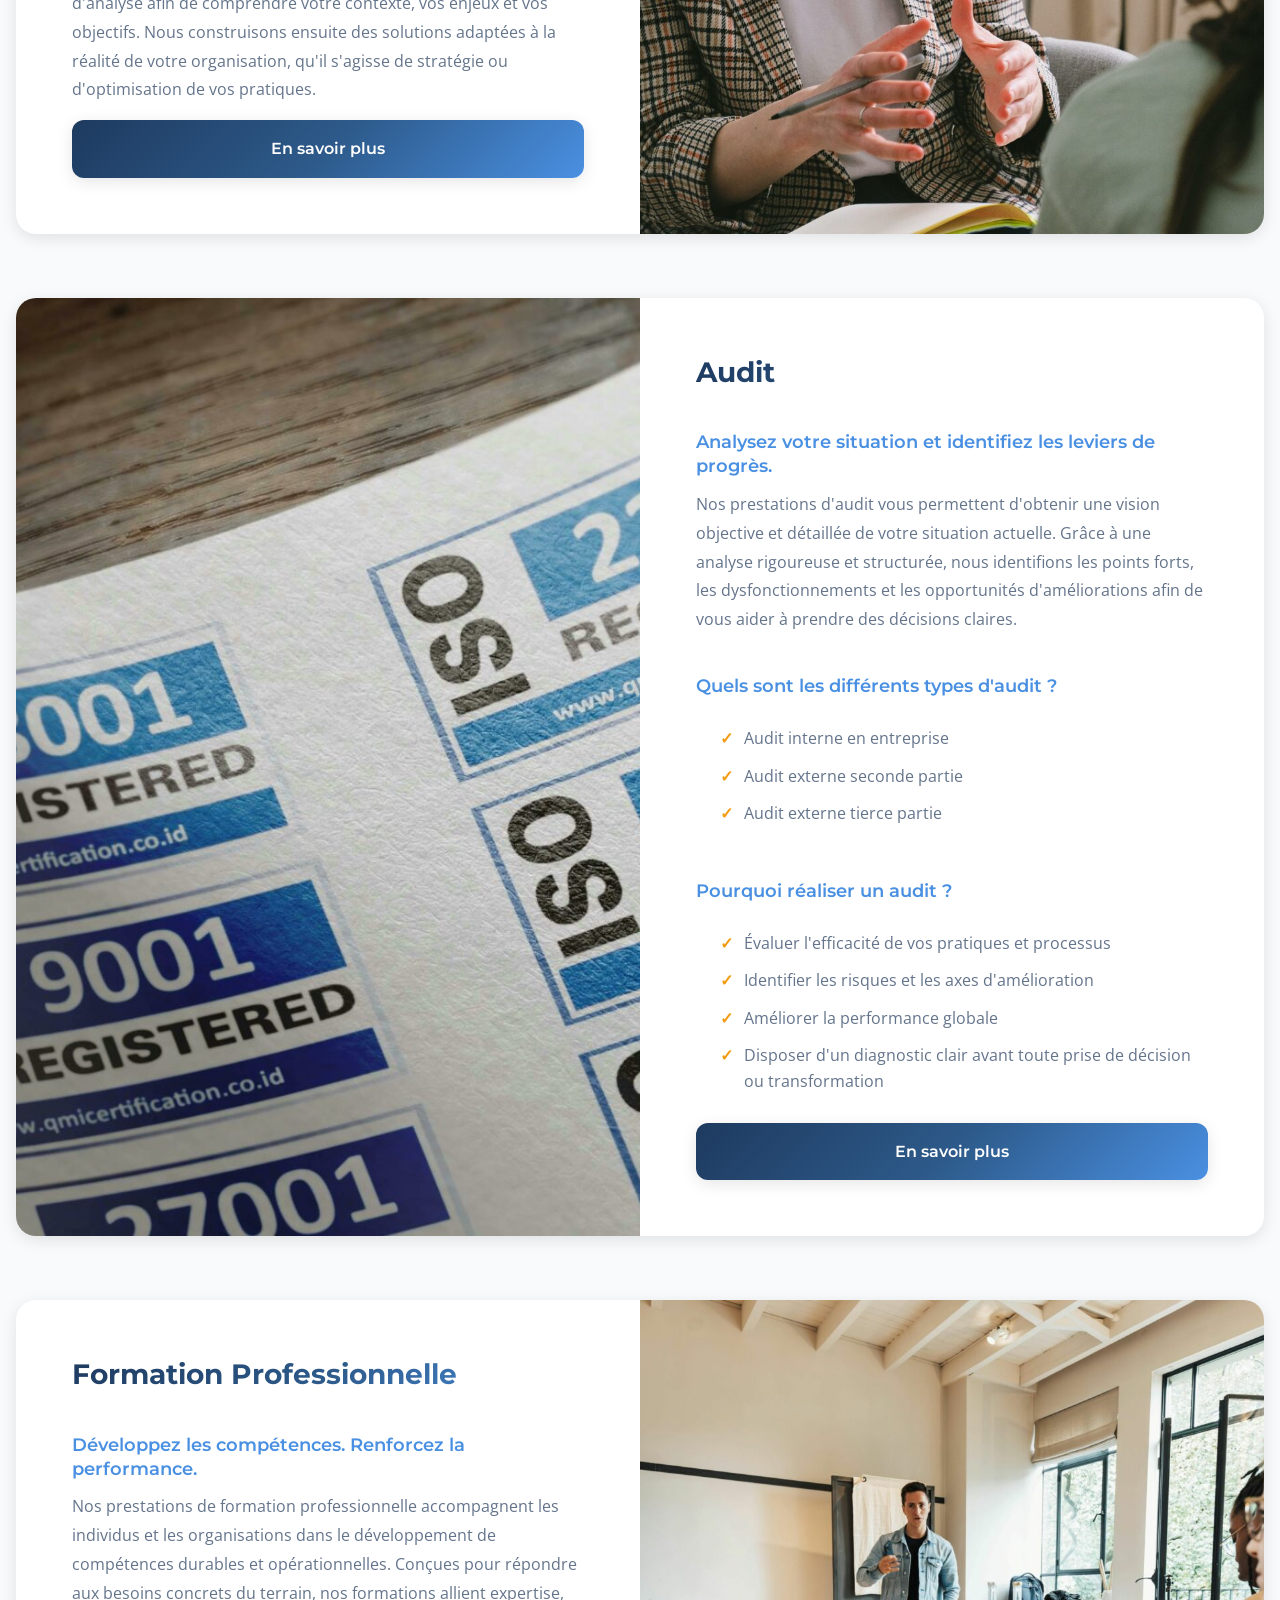
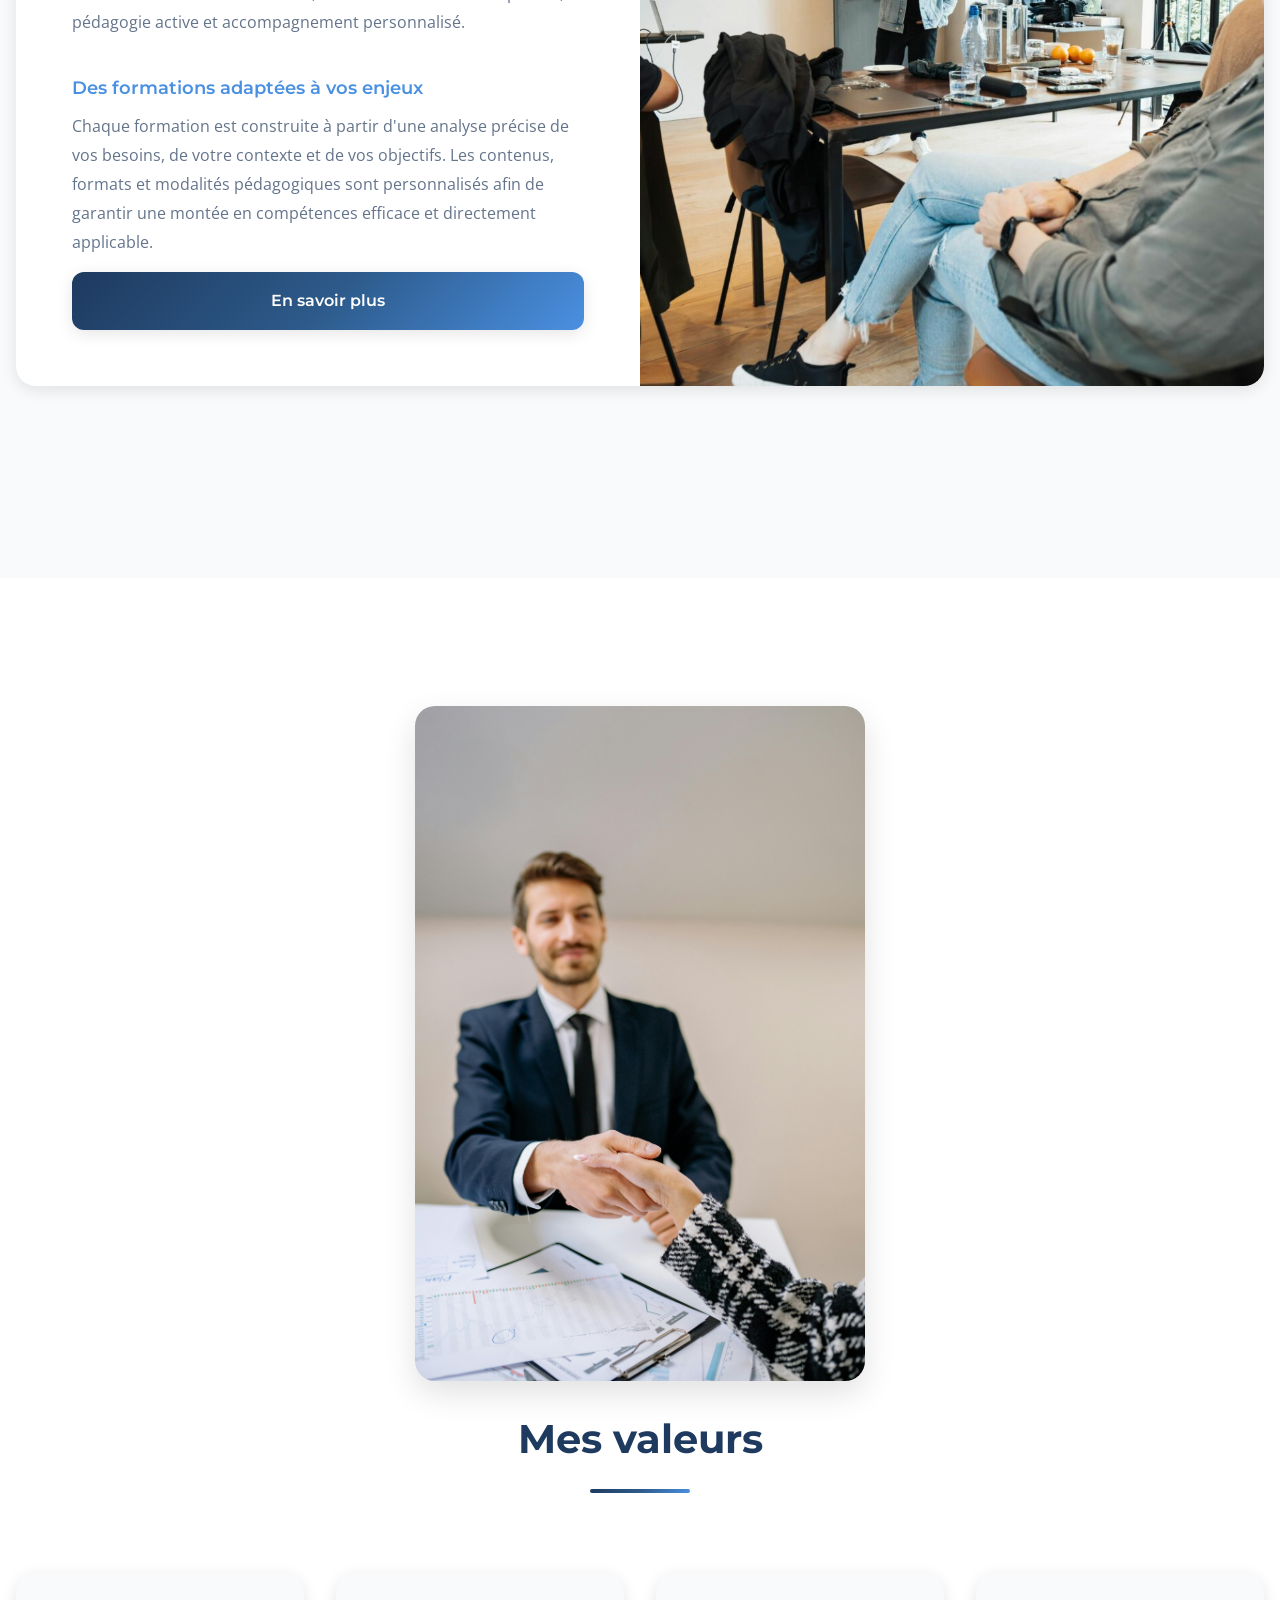
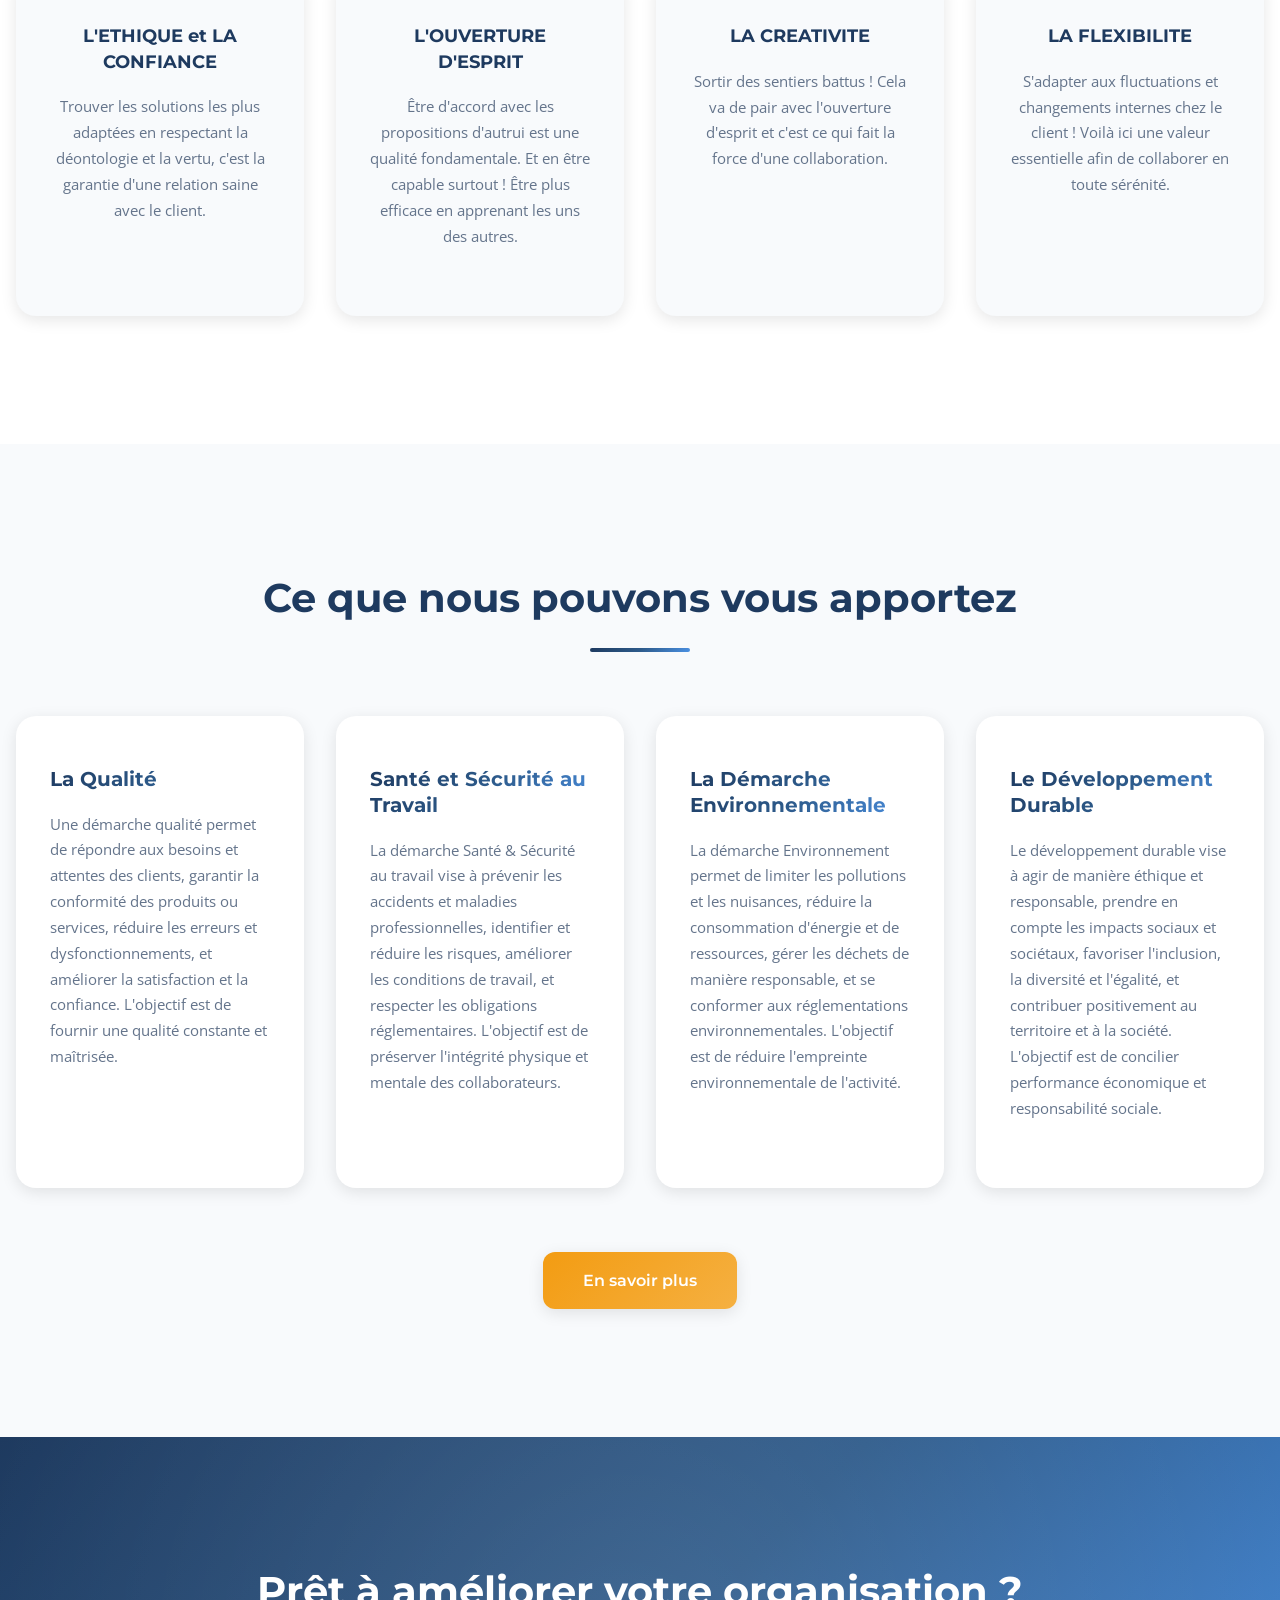
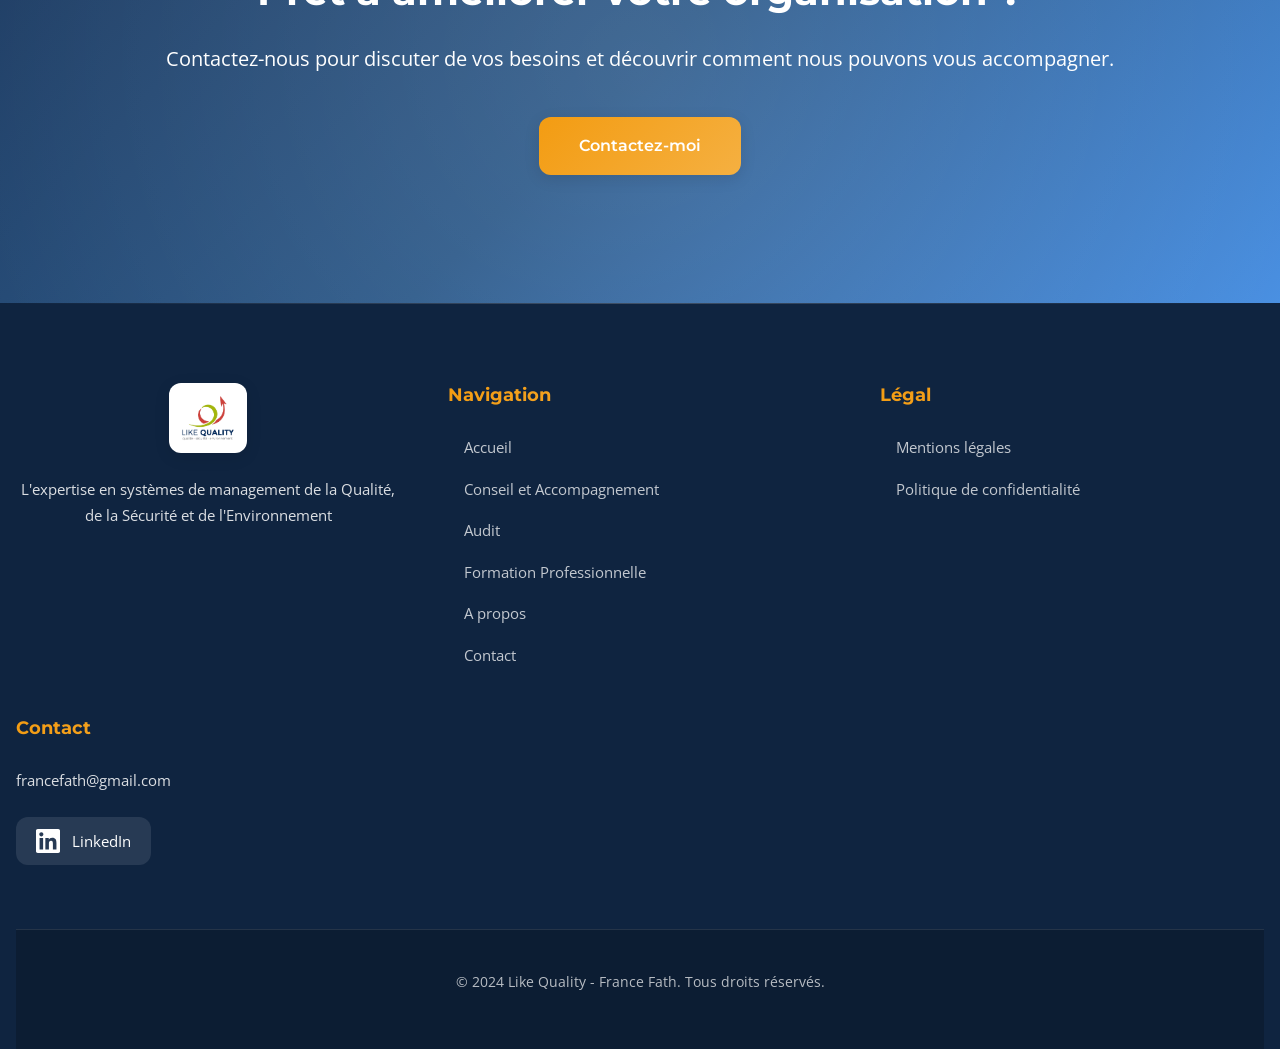
==== commit 2d01d570: "optimisation SEO on-page pour l'adresse par défaut francefath.com" ====
--- a/index.html
+++ b/index.html
@@ -3,7 +3,7 @@
 <head>
     <meta charset="UTF-8">
     <meta name="viewport" content="width=device-width, initial-scale=1.0">
-    <link rel="canonical" href="https://likequality.com/">
+    <link rel="canonical" href="https://francefath.com/">
     <meta name="description" content="Like Quality - L'expertise en systèmes de management de la Qualité, de la Sécurité et de l'Environnement. Conseil, audit et formation professionnelle.">
     <meta name="keywords" content="Qualité, Sécurité, Environnement, QSE, Conseil, Audit, Formation, Management, France Fath">
     <meta name="author" content="France Fath - Like Quality">
@@ -11,13 +11,13 @@
     <meta property="og:title" content="Like Quality - Expertise QSE">
     <meta property="og:description" content="L'expertise en systèmes de management de la Qualité, de la Sécurité et de l'Environnement">
     <meta property="og:type" content="website">
-    <meta property="og:url" content="https://likequality.com">
-    <meta property="og:image" content="https://likequality.com/images/logo_like_quality.jpg">
+    <meta property="og:url" content="https://francefath.com">
+    <meta property="og:image" content="https://francefath.com/images/logo_like_quality.jpg">
     <meta property="og:locale" content="fr_FR">
     <meta name="twitter:card" content="summary_large_image">
     <meta name="twitter:title" content="Like Quality - Expertise QSE">
     <meta name="twitter:description" content="L'expertise en systèmes de management de la Qualité, de la Sécurité et de l'Environnement">
-    <meta name="twitter:image" content="https://likequality.com/images/logo_like_quality.jpg">
+    <meta name="twitter:image" content="https://francefath.com/images/logo_like_quality.jpg">
     <meta name="twitter:image:alt" content="Logo Like Quality - Expertise QSE">
     <title>Like Quality - Expertise en Qualité, Sécurité, Environnement</title>
     <link rel="stylesheet" href="css/styles.css">
@@ -31,8 +31,8 @@
             {
                 "@type": "Organization",
                 "name": "Like Quality",
-                "url": "https://likequality.com",
-                "logo": "https://likequality.com/images/logo_like_quality.jpg",
+                "url": "https://francefath.com",
+                "logo": "https://francefath.com/images/logo_like_quality.jpg",
                 "description": "L'expertise en systèmes de management de la Qualité, de la Sécurité et de l'Environnement. Conseil, audit et formation professionnelle.",
                 "founder": {
                     "@type": "Person",
@@ -41,22 +41,22 @@
             },
             {
                 "@type": "WebPage",
-                "@id": "https://likequality.com/",
-                "url": "https://likequality.com/",
+                "@id": "https://francefath.com/",
+                "url": "https://francefath.com/",
                 "name": "Like Quality - Expertise QSE",
                 "description": "L'expertise en systèmes de management de la Qualité, de la Sécurité et de l'Environnement. Conseil, audit et formation professionnelle.",
                 "isPartOf": {
-                    "@id": "https://likequality.com/"
+                    "@id": "https://francefath.com/"
                 },
                 "primaryImageOfPage": {
-                    "@id": "https://likequality.com/images/logo_like_quality.jpg"
+                    "@id": "https://francefath.com/images/logo_like_quality.jpg"
                 },
                 "inLanguage": "fr-FR"
             },
             {
                 "@type": "WebSite",
                 "name": "Like Quality",
-                "url": "https://likequality.com",
+                "url": "https://francefath.com",
                 "description": "L'expertise en systèmes de management de la Qualité, de la Sécurité et de l'Environnement"
             }
         ]
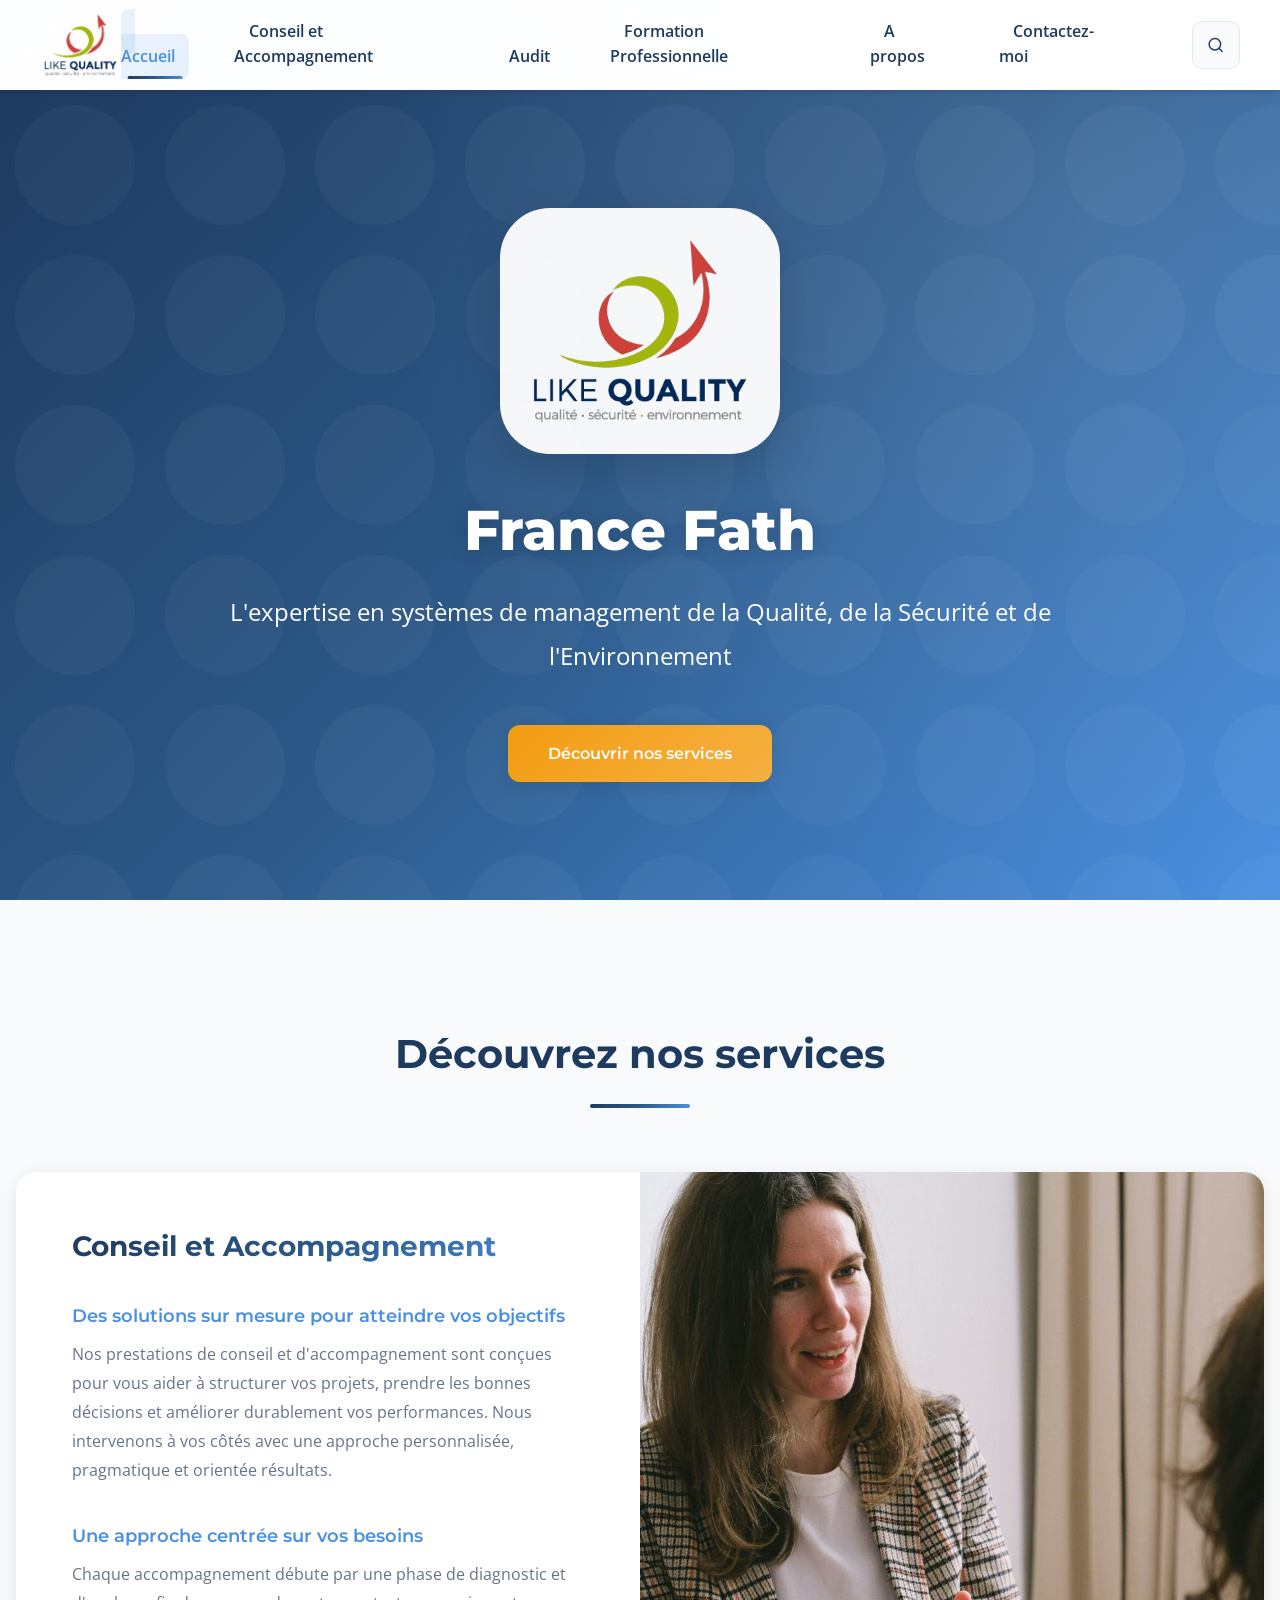
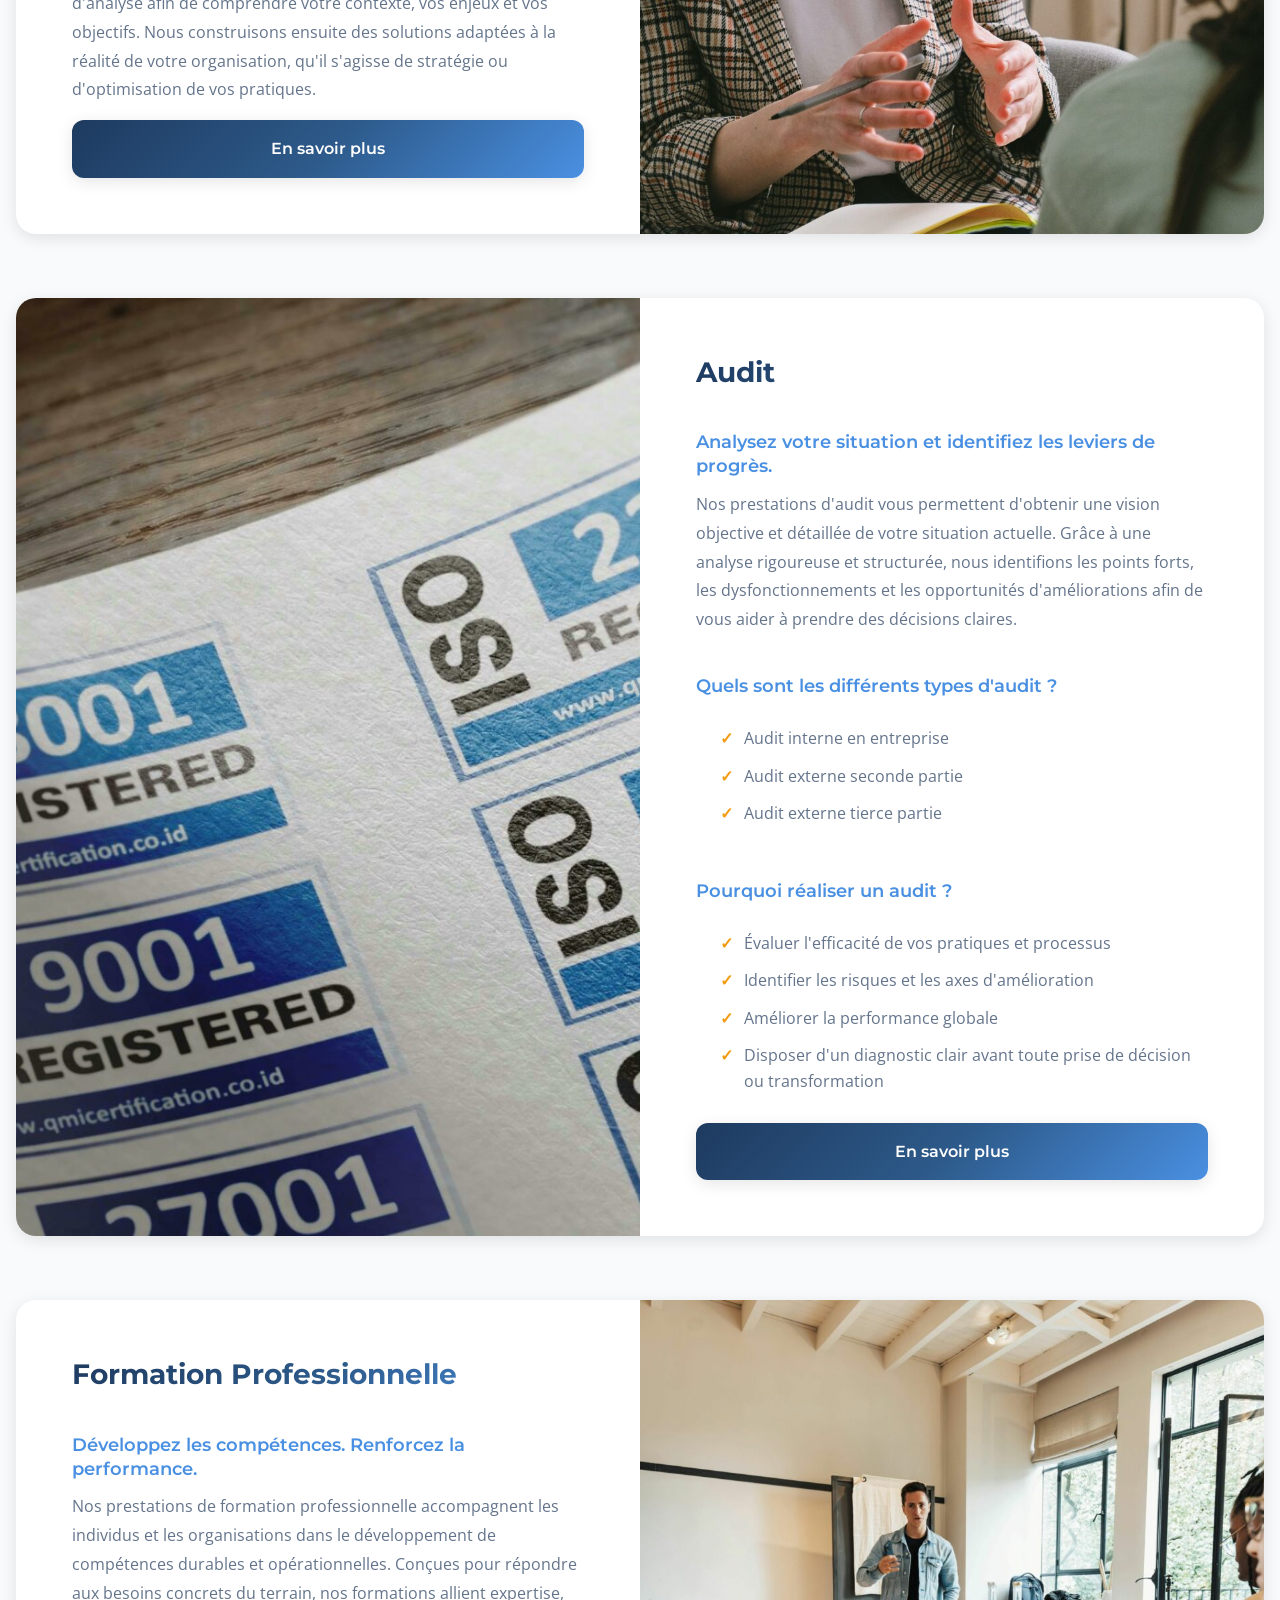
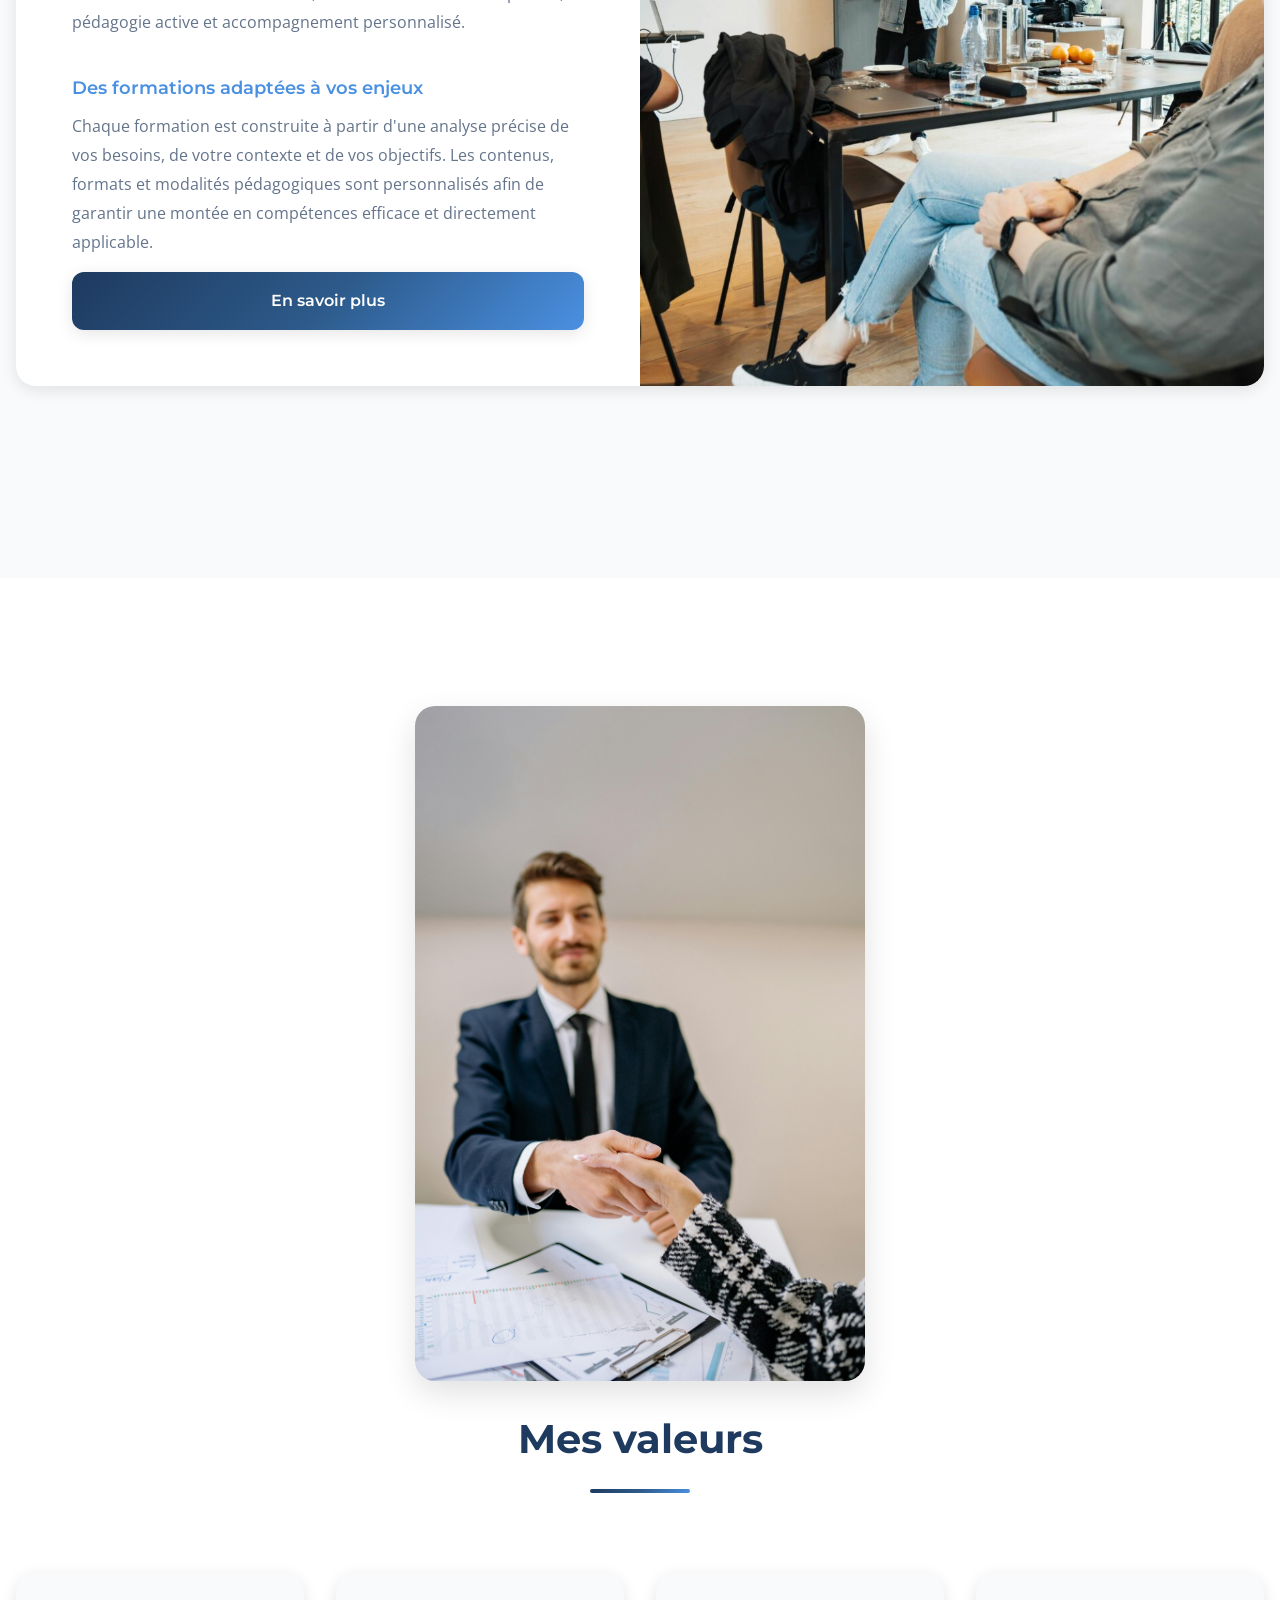
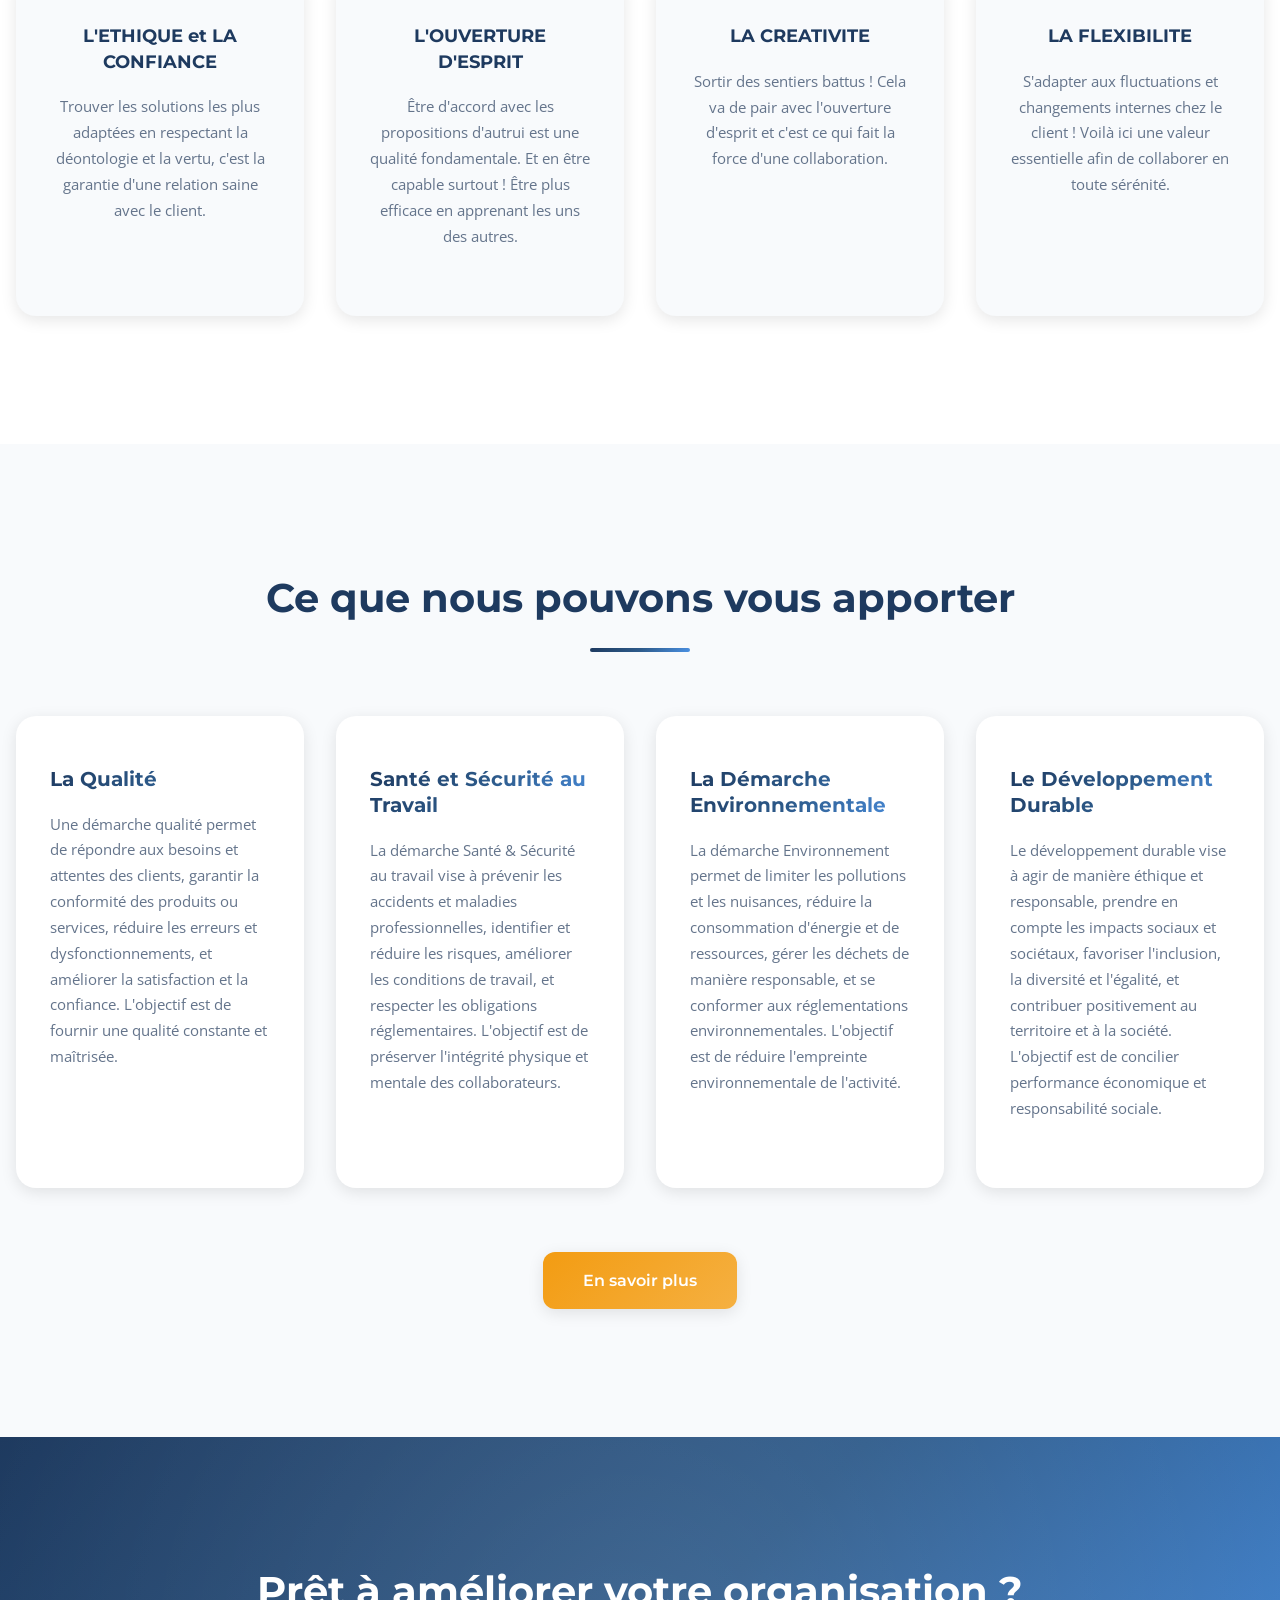
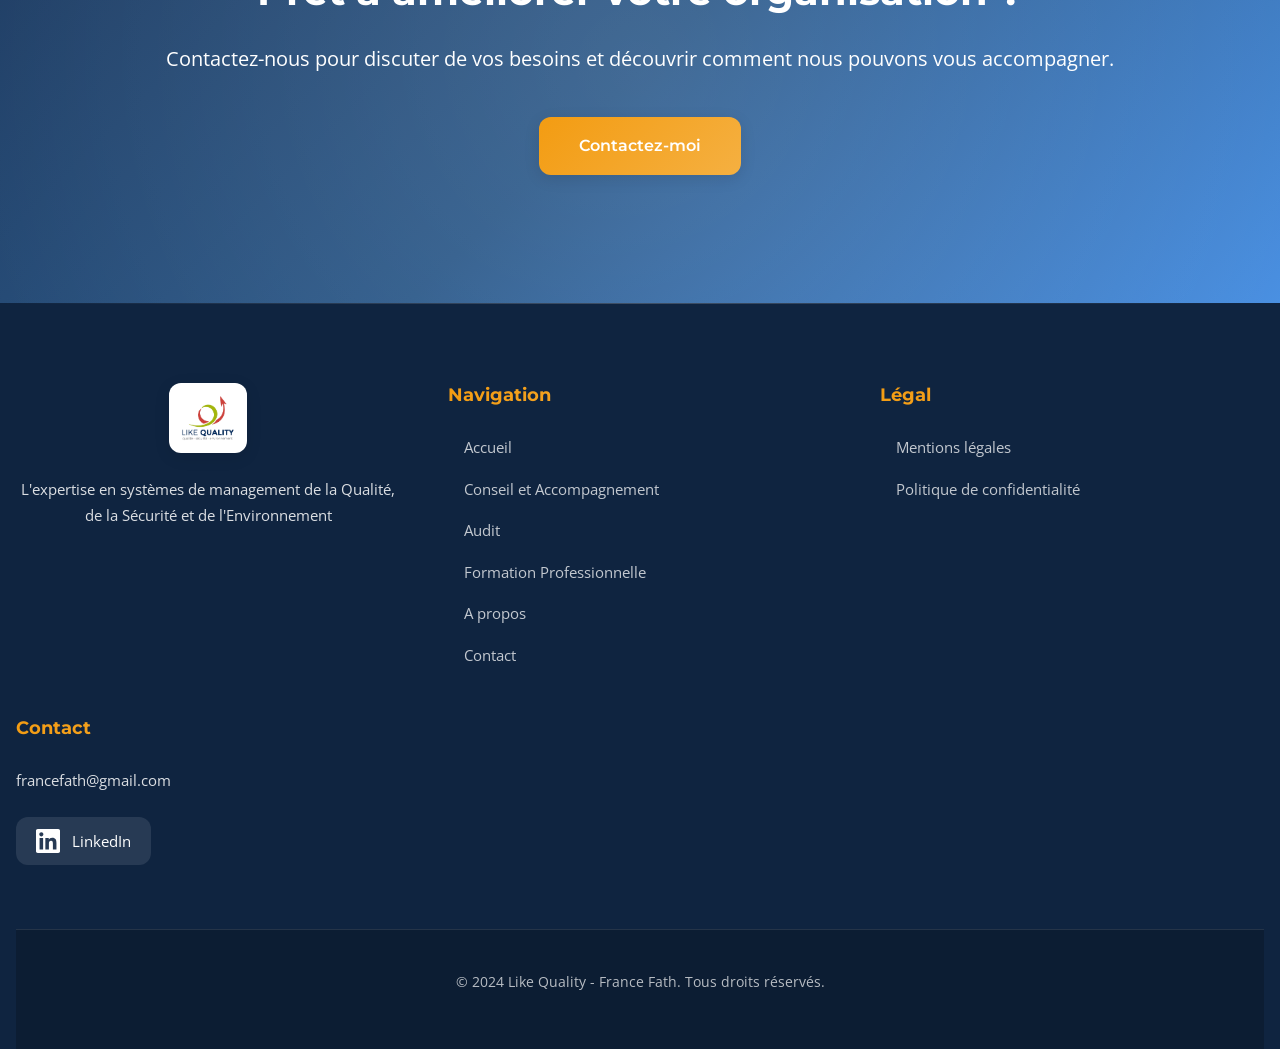
==== commit 7173ef96: "Modifications légères contenu et design" ====
--- a/index.html
+++ b/index.html
@@ -111,7 +111,7 @@
         <section class="hero">
             <div class="hero-content container">
                 <img src="images/logo_like_quality.jpg" alt="Like Quality Logo" class="hero-logo fade-in" fetchpriority="high">
-                <h1 class="hero-title fade-in">Like Quality</h1>
+                <h1 class="hero-title fade-in">France Fath</h1>
                 <p class="hero-slogan fade-in">L'expertise en systèmes de management de la Qualité, de la Sécurité et de l'Environnement</p>
                 <a href="#services" class="btn btn-primary fade-in">Découvrir nos services</a>
             </div>
@@ -211,7 +211,7 @@
         <!-- QSE Section -->
         <section class="qse">
             <div class="container">
-                <h2 class="section-title fade-in">Ce que nous pouvons vous apportez</h2>
+                <h2 class="section-title fade-in">Ce que nous pouvons vous apporter</h2>
                 <div class="qse-grid">
                     <div class="qse-card fade-in">
                         <h3>La Qualité</h3>
--- a/css/styles.css
+++ b/css/styles.css
@@ -552,17 +552,10 @@
     width: 280px;
     height: auto;
     margin: 0 auto 2.5rem;
-    transition: var(--transition);
-    border-radius: 16px;
+    border-radius: 50px;
     background: rgba(255, 255, 255, 0.95);
     padding: 20px;
     box-shadow: var(--shadow-xl);
-    animation: fadeInUp 1s ease-out;
-}
-
-.hero-logo:hover {
-    transform: scale(1.08) translateY(-10px);
-    box-shadow: 0 30px 60px rgba(0, 0, 0, 0.3);
 }
 
 .hero-title {
@@ -1305,6 +1298,33 @@
     overflow: hidden;
 }
 
+/* Sous-sections imbriquées */
+.content-block .content-block {
+    max-width: 100%;
+    margin: 2rem 0 0 0;
+    background: var(--bg-light);
+    border-radius: 12px;
+    padding: 1.5rem 2rem;
+    box-shadow: none;
+    border-left: 3px solid var(--secondary-color);
+    border-top: 1px solid rgba(0, 0, 0, 0.05);
+    border-right: 1px solid rgba(0, 0, 0, 0.05);
+    border-bottom: 1px solid rgba(0, 0, 0, 0.05);
+}
+
+.content-block .content-block:first-child {
+    margin-top: 1.5rem;
+}
+
+.content-block .content-block::before {
+    display: none;
+}
+
+.content-block .content-block:hover {
+    transform: none;
+    box-shadow: none;
+}
+
 .content-block::before {
     content: '';
     position: absolute;
@@ -1335,6 +1355,22 @@
     gap: 1rem;
     position: relative;
     padding-bottom: 1rem;
+}
+
+/* Style des h4 dans les sous-sections imbriquées */
+.content-block .content-block h4 {
+    color: var(--secondary-color);
+    margin-bottom: 1rem;
+    font-size: 1.15rem;
+    font-weight: 600;
+    display: block;
+    padding-bottom: 0.5rem;
+    border-bottom: 2px solid rgba(74, 144, 226, 0.2);
+}
+
+.content-block .content-block h4::before,
+.content-block .content-block h4::after {
+    display: none;
 }
 
 .content-block h3::before {
@@ -1583,6 +1619,7 @@
     grid-template-columns: repeat(4, 1fr);
     gap: 2rem;
     margin-bottom: 4rem;
+    align-items: flex-start;
 }
 
 .about-service-card {
@@ -1600,14 +1637,24 @@
     transform: translateY(-8px);
 }
 
+.about-service-image-wrapper {
+    width: 100%;
+    height: 200px;
+    overflow: hidden;
+    position: relative;
+}
+
 .about-service-card img {
     width: 100%;
-    height: 200px;
+    height: 100%;
     object-fit: cover;
+    object-position: center;
+    display: block;
+    margin: 0;
 }
 
 .about-service-content {
-    padding: 2.5rem 2rem;
+    padding: 2rem;
     flex: 1;
     display: flex;
     flex-direction: column;
@@ -1615,9 +1662,12 @@
 
 .about-service-content h3 {
     margin-bottom: 1.5rem;
+    margin-top: 0;
     font-size: 1.1rem;
     font-weight: 700;
     color: var(--primary-color);
+    min-height: 2.7rem;
+    line-height: 1.35;
 }
 
 .about-service-question {
@@ -1625,6 +1675,7 @@
     border-radius: 12px;
     padding: 1.25rem;
     margin-bottom: 1.5rem;
+    margin-top: 0;
     border-left: 4px solid var(--secondary-color);
 }
 
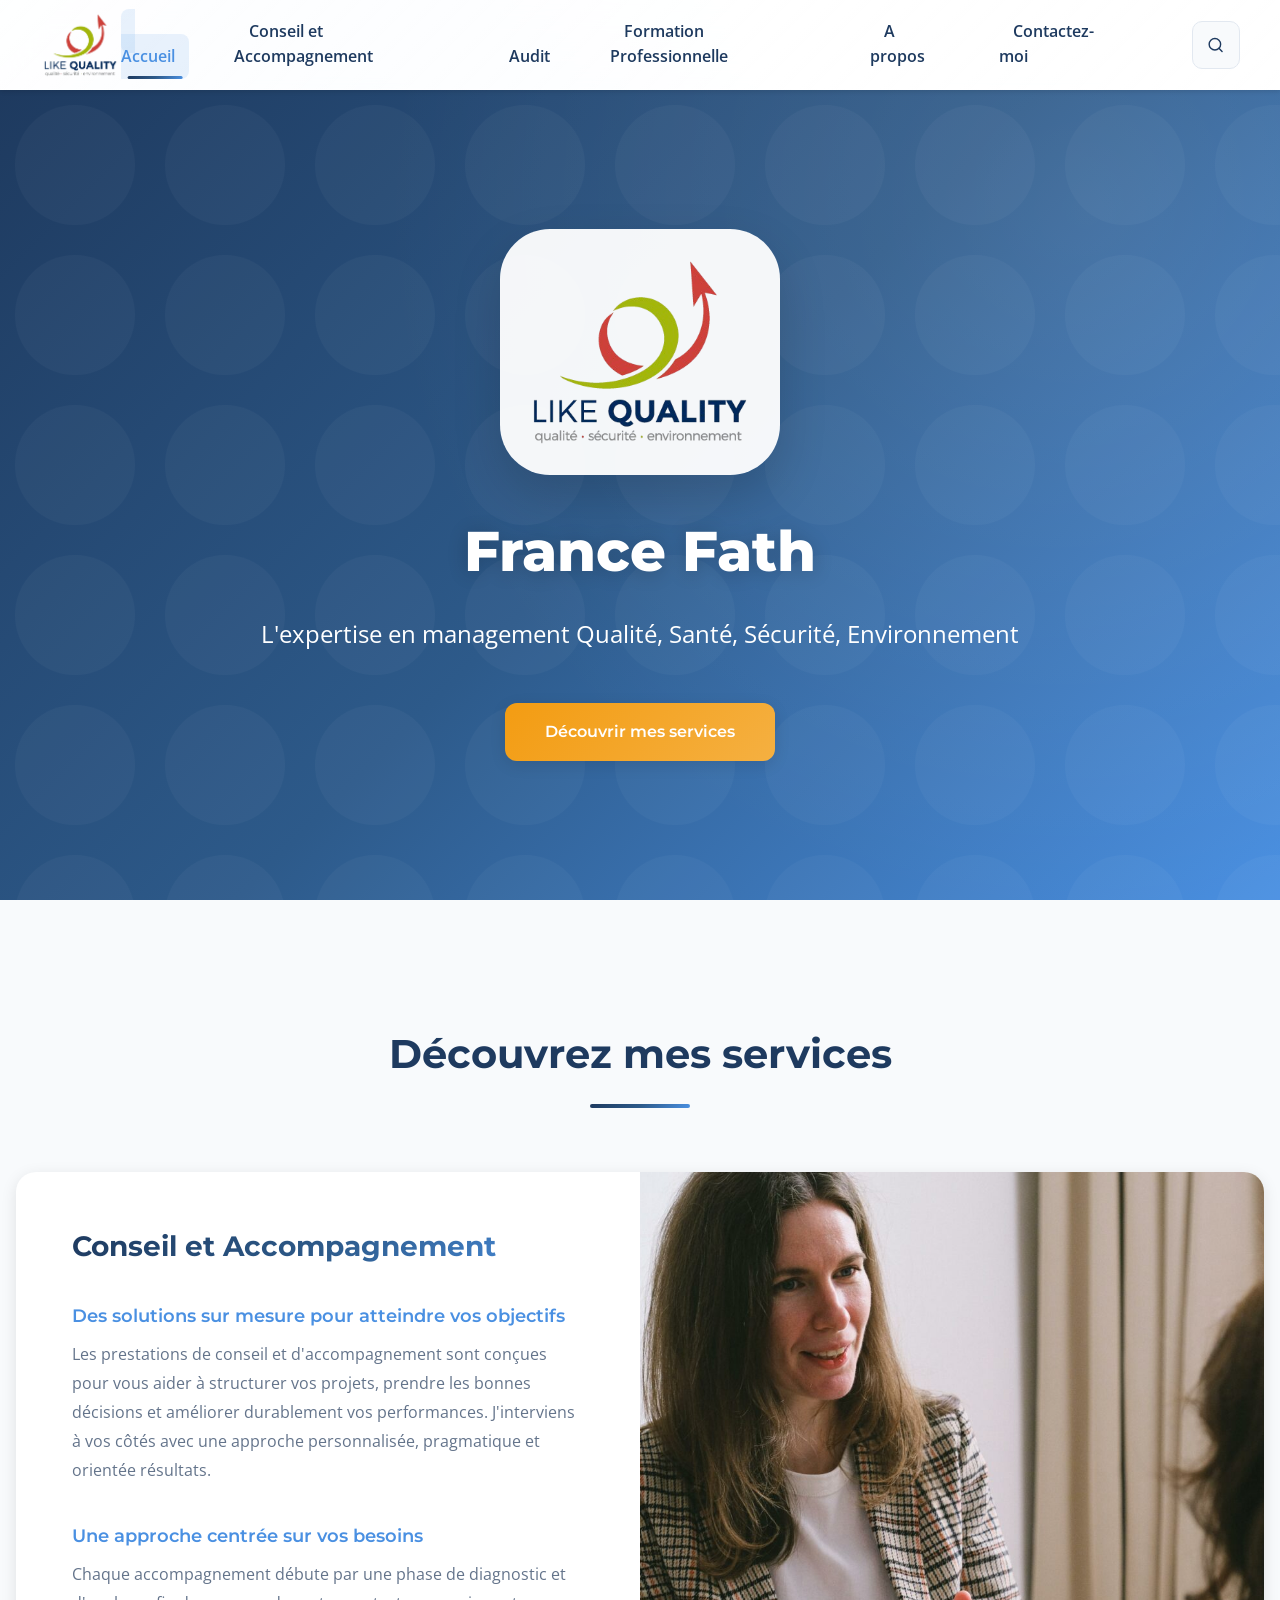
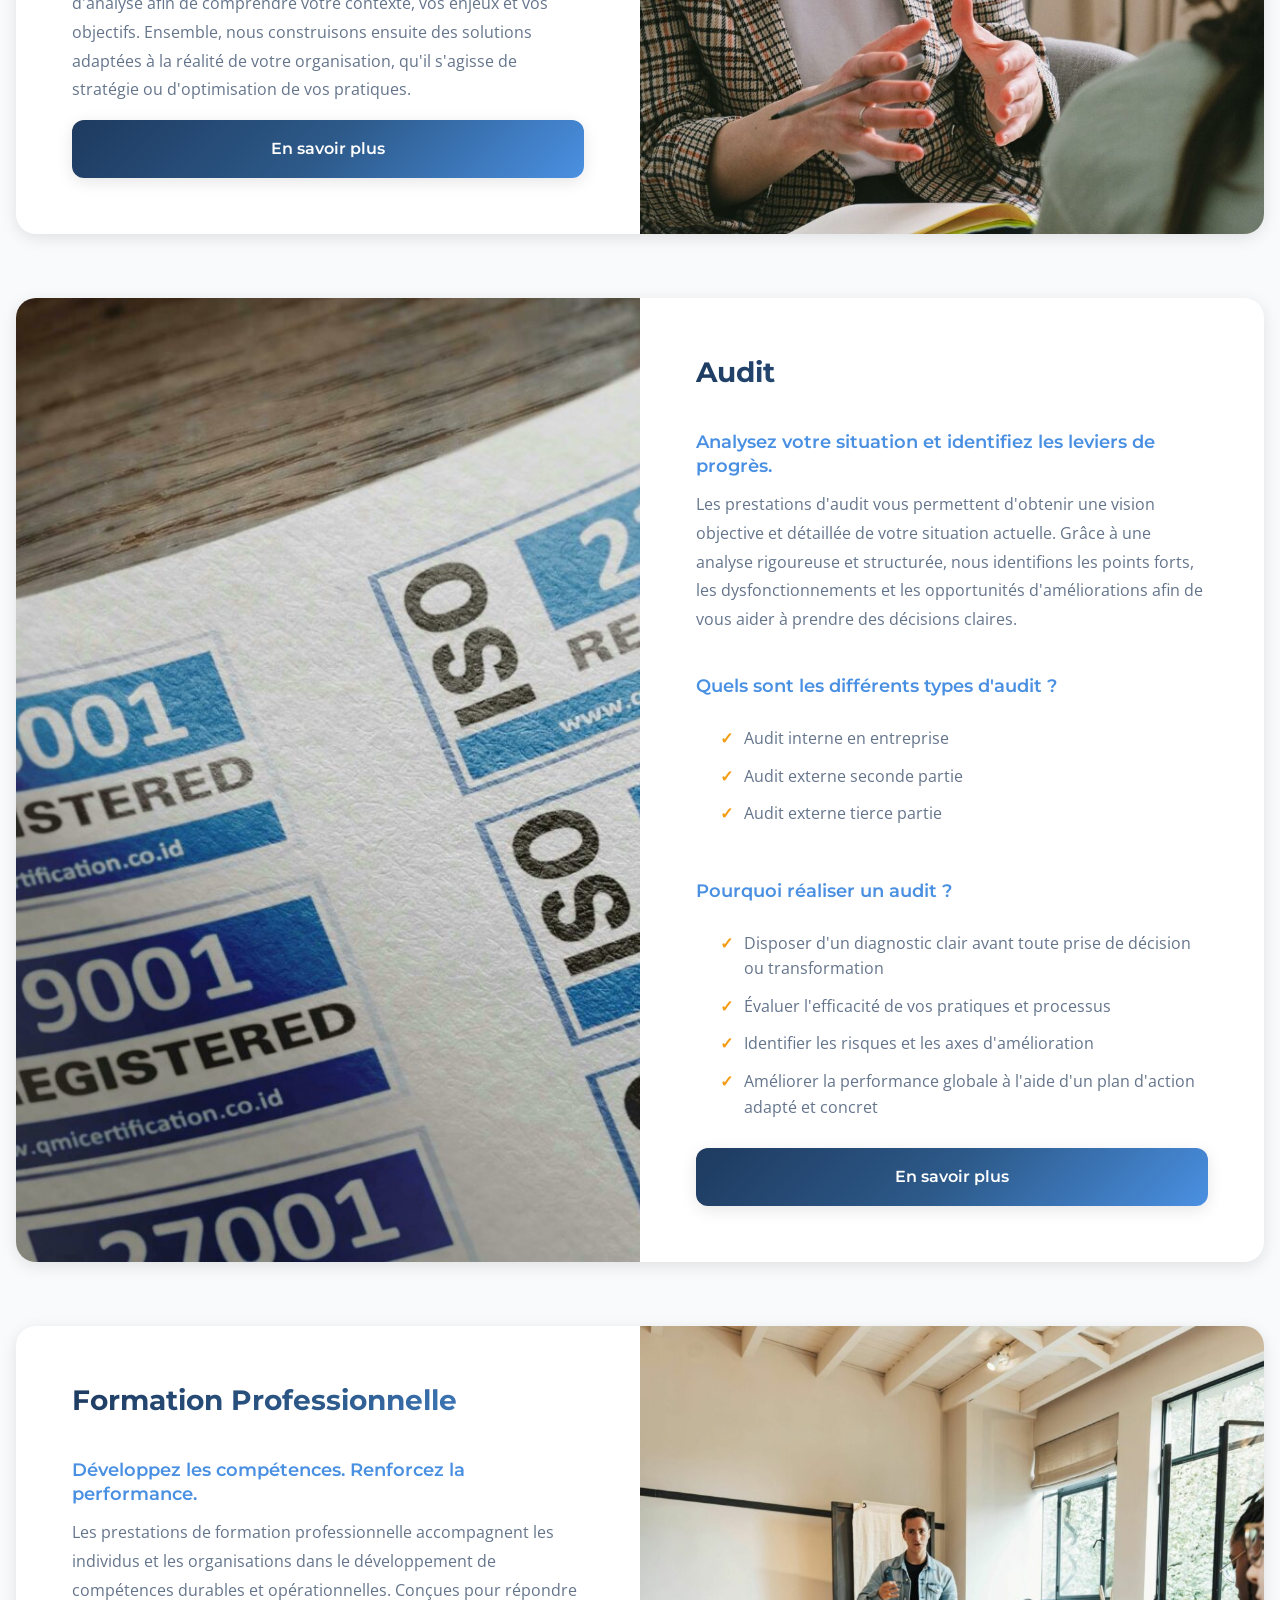
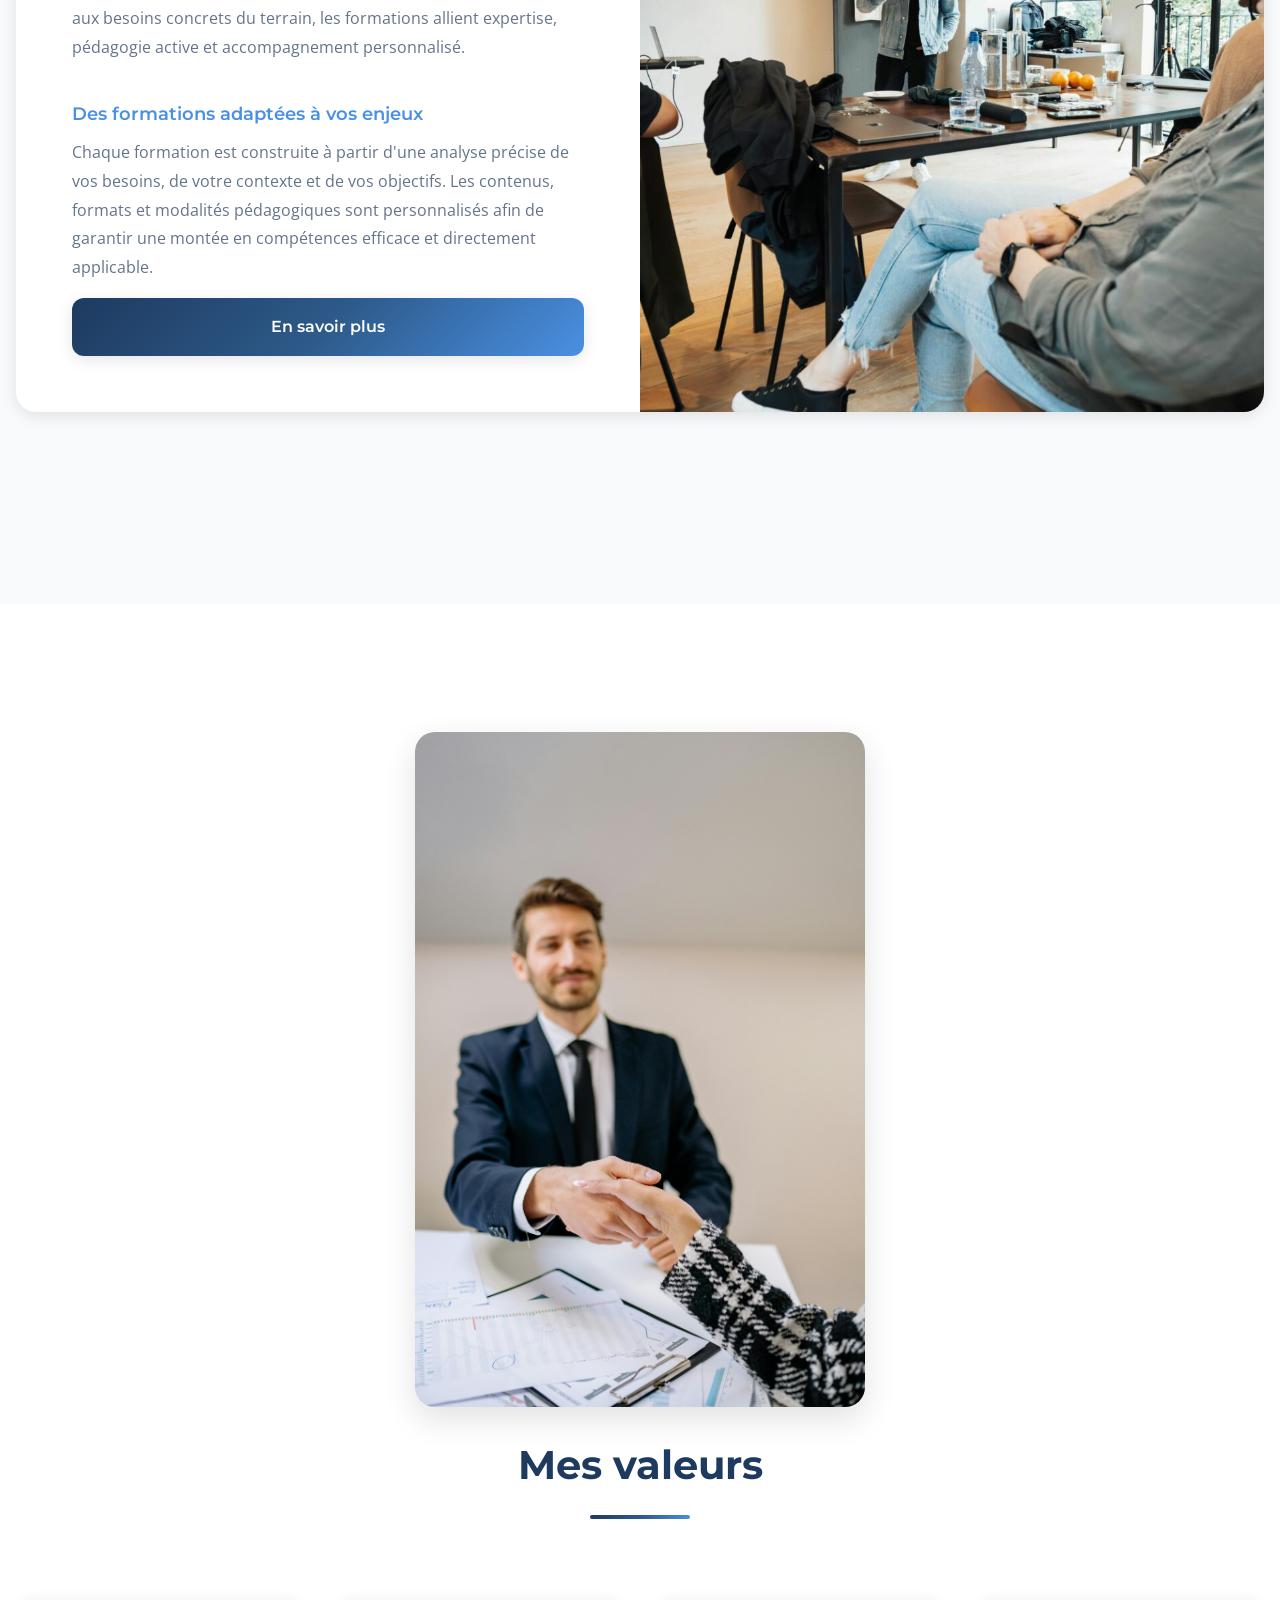
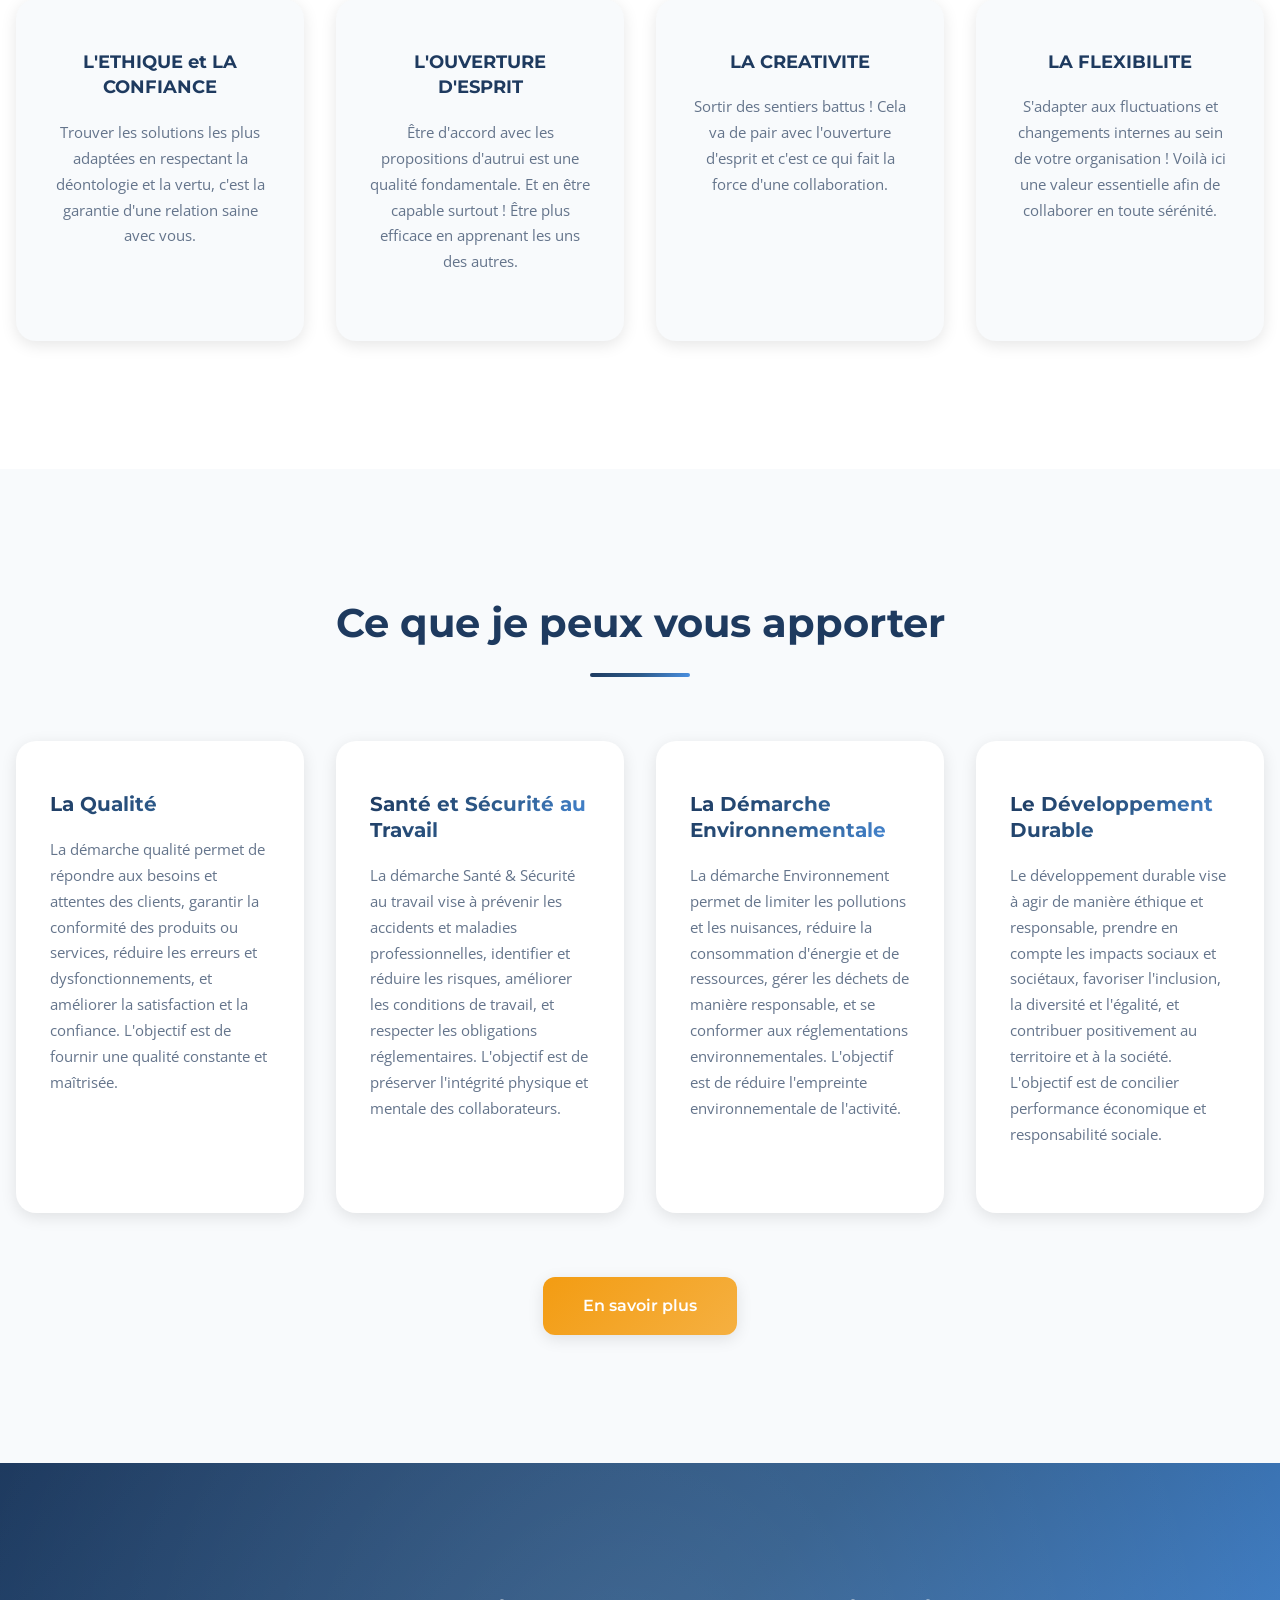
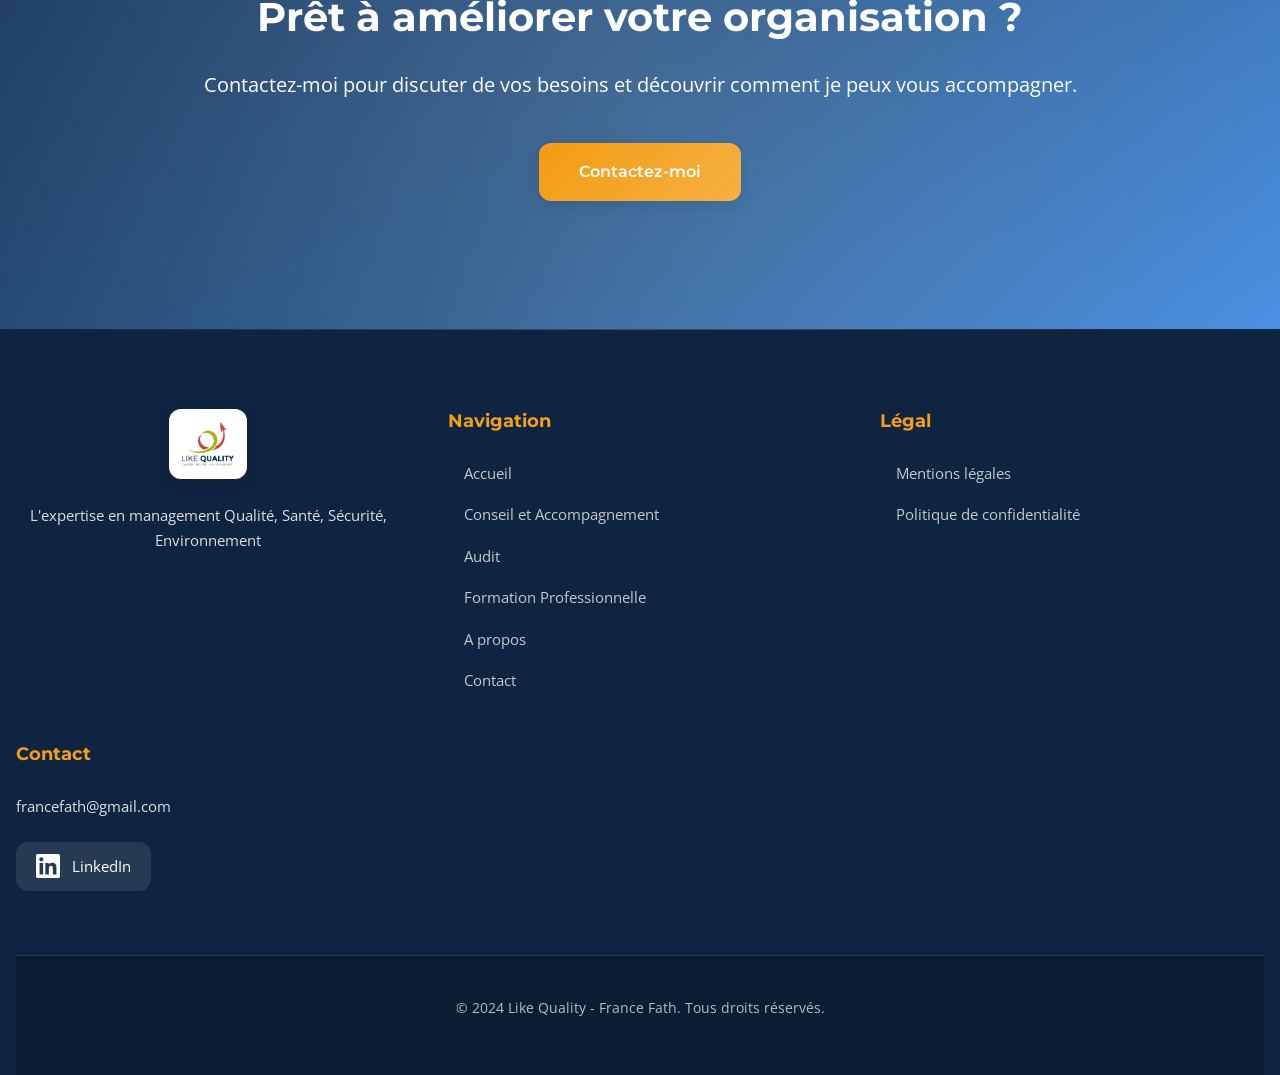
==== commit 1cb230e1: "Modifications finales - Première version de déploiement" ====
--- a/index.html
+++ b/index.html
@@ -112,15 +112,15 @@
             <div class="hero-content container">
                 <img src="images/logo_like_quality.jpg" alt="Like Quality Logo" class="hero-logo fade-in" fetchpriority="high">
                 <h1 class="hero-title fade-in">France Fath</h1>
-                <p class="hero-slogan fade-in">L'expertise en systèmes de management de la Qualité, de la Sécurité et de l'Environnement</p>
-                <a href="#services" class="btn btn-primary fade-in">Découvrir nos services</a>
+                <p class="hero-slogan fade-in">L'expertise en management Qualité, Santé, Sécurité, Environnement</p>
+                <a href="#services" class="btn btn-primary fade-in">Découvrir mes services</a>
             </div>
         </section>
 
         <!-- Services Section -->
         <section id="services" class="services">
             <div class="container">
-                <h2 class="section-title fade-in">Découvrez nos services</h2>
+                <h2 class="section-title fade-in">Découvrez mes services</h2>
                 
                 <!-- Service 1: Conseil et Accompagnement -->
                 <article class="service-card fade-in">
@@ -130,9 +130,9 @@
                     <div class="service-content">
                         <h3>Conseil et Accompagnement</h3>
                         <h4 class="service-subtitle">Des solutions sur mesure pour atteindre vos objectifs</h4>
-                        <p class="service-text">Nos prestations de conseil et d'accompagnement sont conçues pour vous aider à structurer vos projets, prendre les bonnes décisions et améliorer durablement vos performances. Nous intervenons à vos côtés avec une approche personnalisée, pragmatique et orientée résultats.</p>
+                        <p class="service-text">Les prestations de conseil et d'accompagnement sont conçues pour vous aider à structurer vos projets, prendre les bonnes décisions et améliorer durablement vos performances. J'interviens à vos côtés avec une approche personnalisée, pragmatique et orientée résultats.</p>
                         <h4 class="service-subtitle">Une approche centrée sur vos besoins</h4>
-                        <p class="service-text">Chaque accompagnement débute par une phase de diagnostic et d'analyse afin de comprendre votre contexte, vos enjeux et vos objectifs. Nous construisons ensuite des solutions adaptées à la réalité de votre organisation, qu'il s'agisse de stratégie ou d'optimisation de vos pratiques.</p>
+                        <p class="service-text">Chaque accompagnement débute par une phase de diagnostic et d'analyse afin de comprendre votre contexte, vos enjeux et vos objectifs. Ensemble, nous construisons ensuite des solutions adaptées à la réalité de votre organisation, qu'il s'agisse de stratégie ou d'optimisation de vos pratiques.</p>
                         <a href="conseil-accompagnement.html" class="btn btn-secondary">En savoir plus</a>
                     </div>
                 </article>
@@ -145,7 +145,7 @@
                     <div class="service-content">
                         <h3>Audit</h3>
                         <h4 class="service-subtitle">Analysez votre situation et identifiez les leviers de progrès.</h4>
-                        <p class="service-text">Nos prestations d'audit vous permettent d'obtenir une vision objective et détaillée de votre situation actuelle. Grâce à une analyse rigoureuse et structurée, nous identifions les points forts, les dysfonctionnements et les opportunités d'améliorations afin de vous aider à prendre des décisions claires.</p>
+                        <p class="service-text">Les prestations d'audit vous permettent d'obtenir une vision objective et détaillée de votre situation actuelle. Grâce à une analyse rigoureuse et structurée, nous identifions les points forts, les dysfonctionnements et les opportunités d'améliorations afin de vous aider à prendre des décisions claires.</p>
                         <h4 class="service-subtitle">Quels sont les différents types d'audit ?</h4>
                         <ul class="service-list">
                             <li>Audit interne en entreprise</li>
@@ -154,10 +154,10 @@
                         </ul>
                         <h4 class="service-subtitle">Pourquoi réaliser un audit ?</h4>
                         <ul class="service-list">
+                            <li>Disposer d'un diagnostic clair avant toute prise de décision ou transformation</li>
                             <li>Évaluer l'efficacité de vos pratiques et processus</li>
                             <li>Identifier les risques et les axes d'amélioration</li>
-                            <li>Améliorer la performance globale</li>
-                            <li>Disposer d'un diagnostic clair avant toute prise de décision ou transformation</li>
+                            <li>Améliorer la performance globale à l'aide d'un plan d'action adapté et concret</li>
                         </ul>
                         <a href="audit.html" class="btn btn-secondary">En savoir plus</a>
                     </div>
@@ -171,7 +171,7 @@
                     <div class="service-content">
                         <h3>Formation Professionnelle</h3>
                         <h4 class="service-subtitle">Développez les compétences. Renforcez la performance.</h4>
-                        <p class="service-text">Nos prestations de formation professionnelle accompagnent les individus et les organisations dans le développement de compétences durables et opérationnelles. Conçues pour répondre aux besoins concrets du terrain, nos formations allient expertise, pédagogie active et accompagnement personnalisé.</p>
+                        <p class="service-text">Les prestations de formation professionnelle accompagnent les individus et les organisations dans le développement de compétences durables et opérationnelles. Conçues pour répondre aux besoins concrets du terrain, les formations allient expertise, pédagogie active et accompagnement personnalisé.</p>
                         <h4 class="service-subtitle">Des formations adaptées à vos enjeux</h4>
                         <p class="service-text">Chaque formation est construite à partir d'une analyse précise de vos besoins, de votre contexte et de vos objectifs. Les contenus, formats et modalités pédagogiques sont personnalisés afin de garantir une montée en compétences efficace et directement applicable.</p>
                         <a href="formation-professionnelle.html" class="btn btn-secondary">En savoir plus</a>
@@ -190,7 +190,7 @@
                 <div class="values-grid">
                     <div class="value-card fade-in">
                         <h3>L'ETHIQUE et LA CONFIANCE</h3>
-                        <p>Trouver les solutions les plus adaptées en respectant la déontologie et la vertu, c'est la garantie d'une relation saine avec le client.</p>
+                        <p>Trouver les solutions les plus adaptées en respectant la déontologie et la vertu, c'est la garantie d'une relation saine avec vous.</p>
                     </div>
                     <div class="value-card fade-in">
                         <h3>L'OUVERTURE D'ESPRIT</h3>
@@ -202,7 +202,7 @@
                     </div>
                     <div class="value-card fade-in">
                         <h3>LA FLEXIBILITE</h3>
-                        <p>S'adapter aux fluctuations et changements internes chez le client ! Voilà ici une valeur essentielle afin de collaborer en toute sérénité.</p>
+                        <p>S'adapter aux fluctuations et changements internes au sein de votre organisation ! Voilà ici une valeur essentielle afin de collaborer en toute sérénité.</p>
                     </div>
                 </div>
             </div>
@@ -211,11 +211,11 @@
         <!-- QSE Section -->
         <section class="qse">
             <div class="container">
-                <h2 class="section-title fade-in">Ce que nous pouvons vous apporter</h2>
+                <h2 class="section-title fade-in">Ce que je peux vous apporter</h2>
                 <div class="qse-grid">
                     <div class="qse-card fade-in">
                         <h3>La Qualité</h3>
-                        <p>Une démarche qualité permet de répondre aux besoins et attentes des clients, garantir la conformité des produits ou services, réduire les erreurs et dysfonctionnements, et améliorer la satisfaction et la confiance. L'objectif est de fournir une qualité constante et maîtrisée.</p>
+                        <p>La démarche qualité permet de répondre aux besoins et attentes des clients, garantir la conformité des produits ou services, réduire les erreurs et dysfonctionnements, et améliorer la satisfaction et la confiance. L'objectif est de fournir une qualité constante et maîtrisée.</p>
                     </div>
                     <div class="qse-card fade-in">
                         <h3>Santé et Sécurité au Travail</h3>
@@ -240,7 +240,7 @@
         <section class="cta-section">
             <div class="container">
                 <h2 class="fade-in">Prêt à améliorer votre organisation ?</h2>
-                <p class="fade-in">Contactez-nous pour discuter de vos besoins et découvrir comment nous pouvons vous accompagner.</p>
+                <p class="fade-in">Contactez-moi pour discuter de vos besoins et découvrir comment je peux vous accompagner.</p>
                 <a href="contact.html" class="btn btn-primary fade-in">Contactez-moi</a>
             </div>
         </section>
@@ -252,7 +252,7 @@
             <div class="footer-content">
                 <div class="footer-brand">
                     <img src="images/logo_like_quality.jpg" alt="Like Quality Logo" class="footer-logo" loading="lazy">
-                    <p>L'expertise en systèmes de management de la Qualité, de la Sécurité et de l'Environnement</p>
+                    <p>L'expertise en management Qualité, Santé, Sécurité, Environnement</p>
                 </div>
                 <div class="footer-links">
                     <h3>Navigation</h3>
--- a/css/styles.css
+++ b/css/styles.css
@@ -1870,6 +1870,16 @@
     .logo img {
         height: 70px;
     }
+
+    .content-block .content-block {
+        margin: 1.9rem 0 0 0;
+        padding: 1.9rem 1.75rem;
+    }
+
+    .content-block .content-block h4 {
+        font-size: 1.12rem;
+        margin-bottom: 0.9rem;
+    }
 }
 
 @media (max-width: 1200px) {
@@ -1877,6 +1887,16 @@
         padding: 0 2rem;
     }
 
+    .content-block .content-block {
+        margin: 1.85rem 0 0 0;
+        padding: 1.85rem 1.6rem;
+    }
+
+    .content-block .content-block h4 {
+        font-size: 1.11rem;
+        margin-bottom: 0.88rem;
+    }
+
     .nav-menu {
         gap: 1.8rem;
     }
@@ -1915,6 +1935,16 @@
 
     .contact-container {
         grid-template-columns: 1fr;
+    }
+
+    .content-block .content-block {
+        margin: 1.75rem 0 0 0;
+        padding: 1.75rem 1.5rem;
+    }
+
+    .content-block .content-block h4 {
+        font-size: 1.1rem;
+        margin-bottom: 0.85rem;
     }
 
     .about-services {
@@ -2021,6 +2051,16 @@
         border-radius: 16px;
     }
 
+    .content-block .content-block {
+        margin: 1.5rem 0 0 0;
+        padding: 1.5rem 1.25rem;
+    }
+
+    .content-block .content-block h4 {
+        font-size: 1.05rem;
+        margin-bottom: 0.75rem;
+    }
+
     .content-block h3 {
         font-size: 1.25rem;
         gap: 0.75rem;
@@ -2144,6 +2184,16 @@
     .btn {
         padding: 0.875rem 1.5rem;
         font-size: 0.9rem;
+    }
+
+    .content-block .content-block {
+        margin: 1.25rem 0 0 0;
+        padding: 1.25rem 1rem;
+    }
+
+    .content-block .content-block h4 {
+        font-size: 1rem;
+        margin-bottom: 0.6rem;
     }
 
     .section-title {
